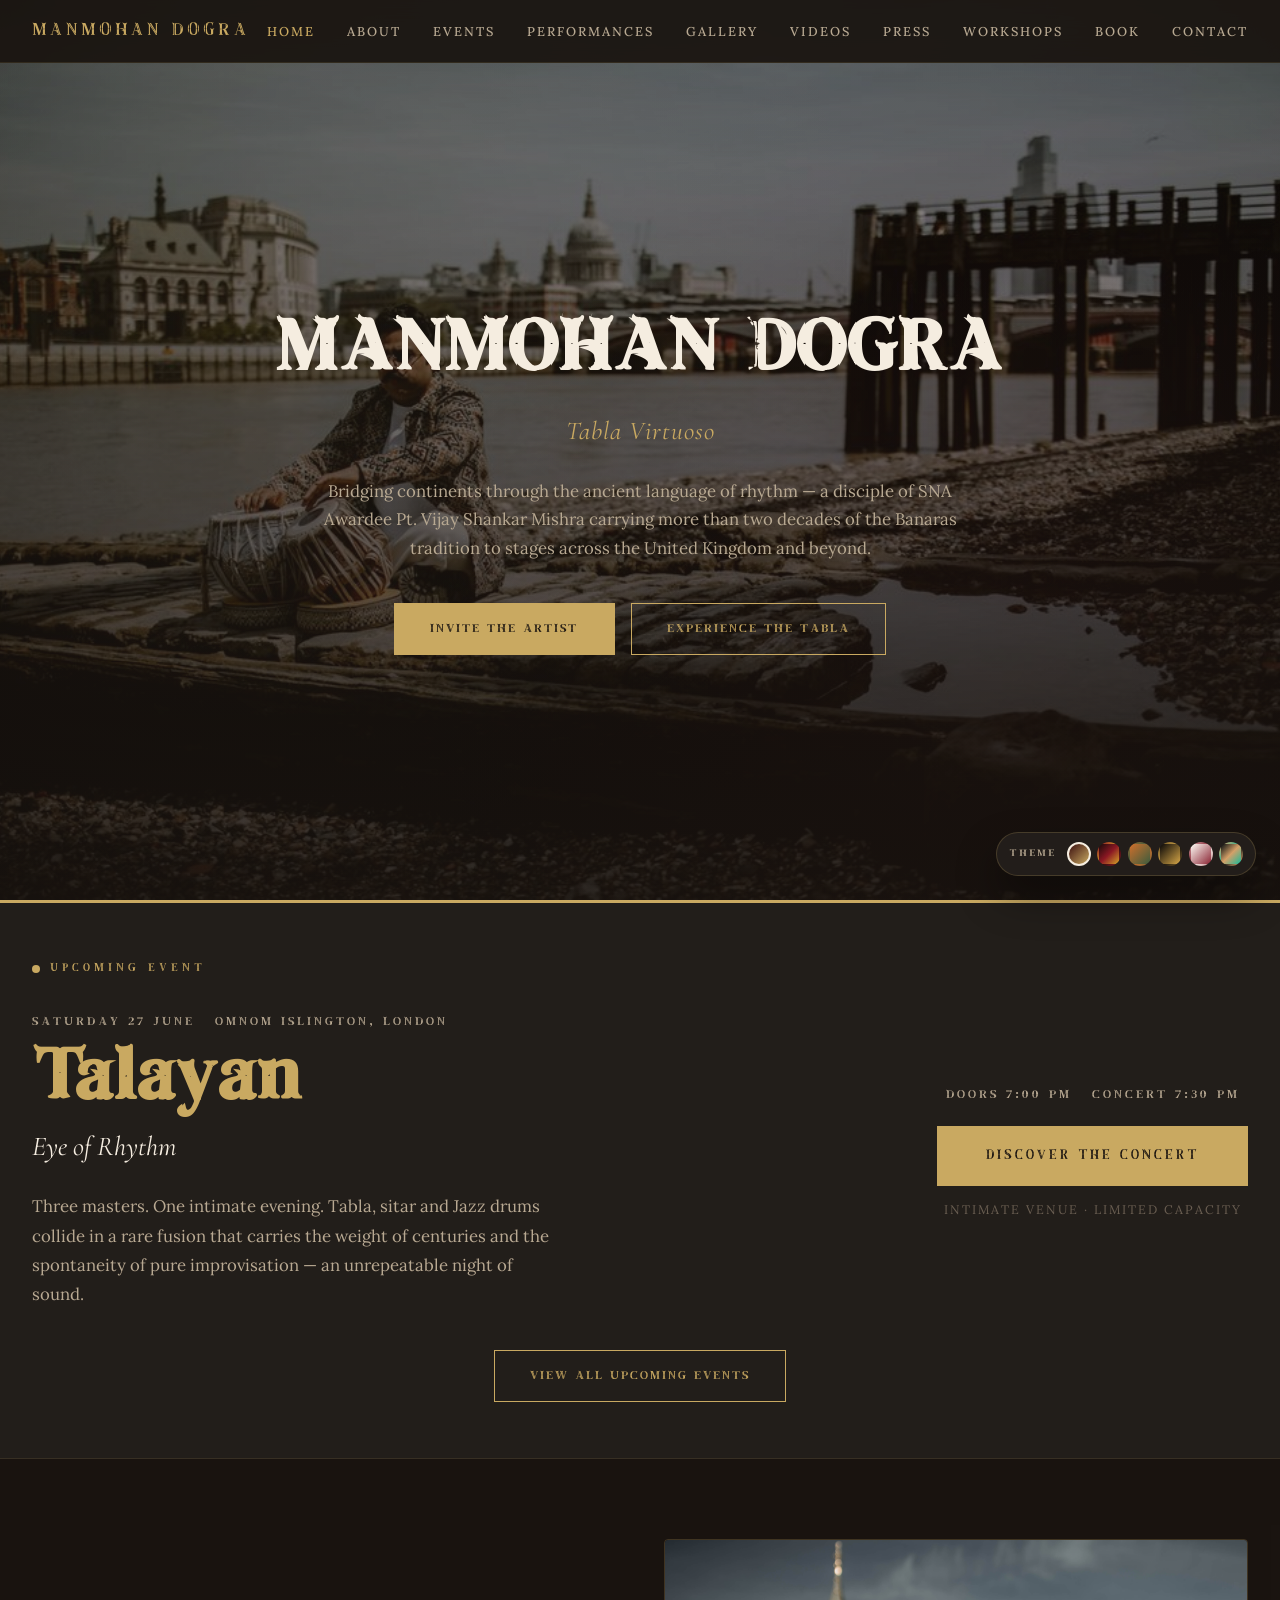
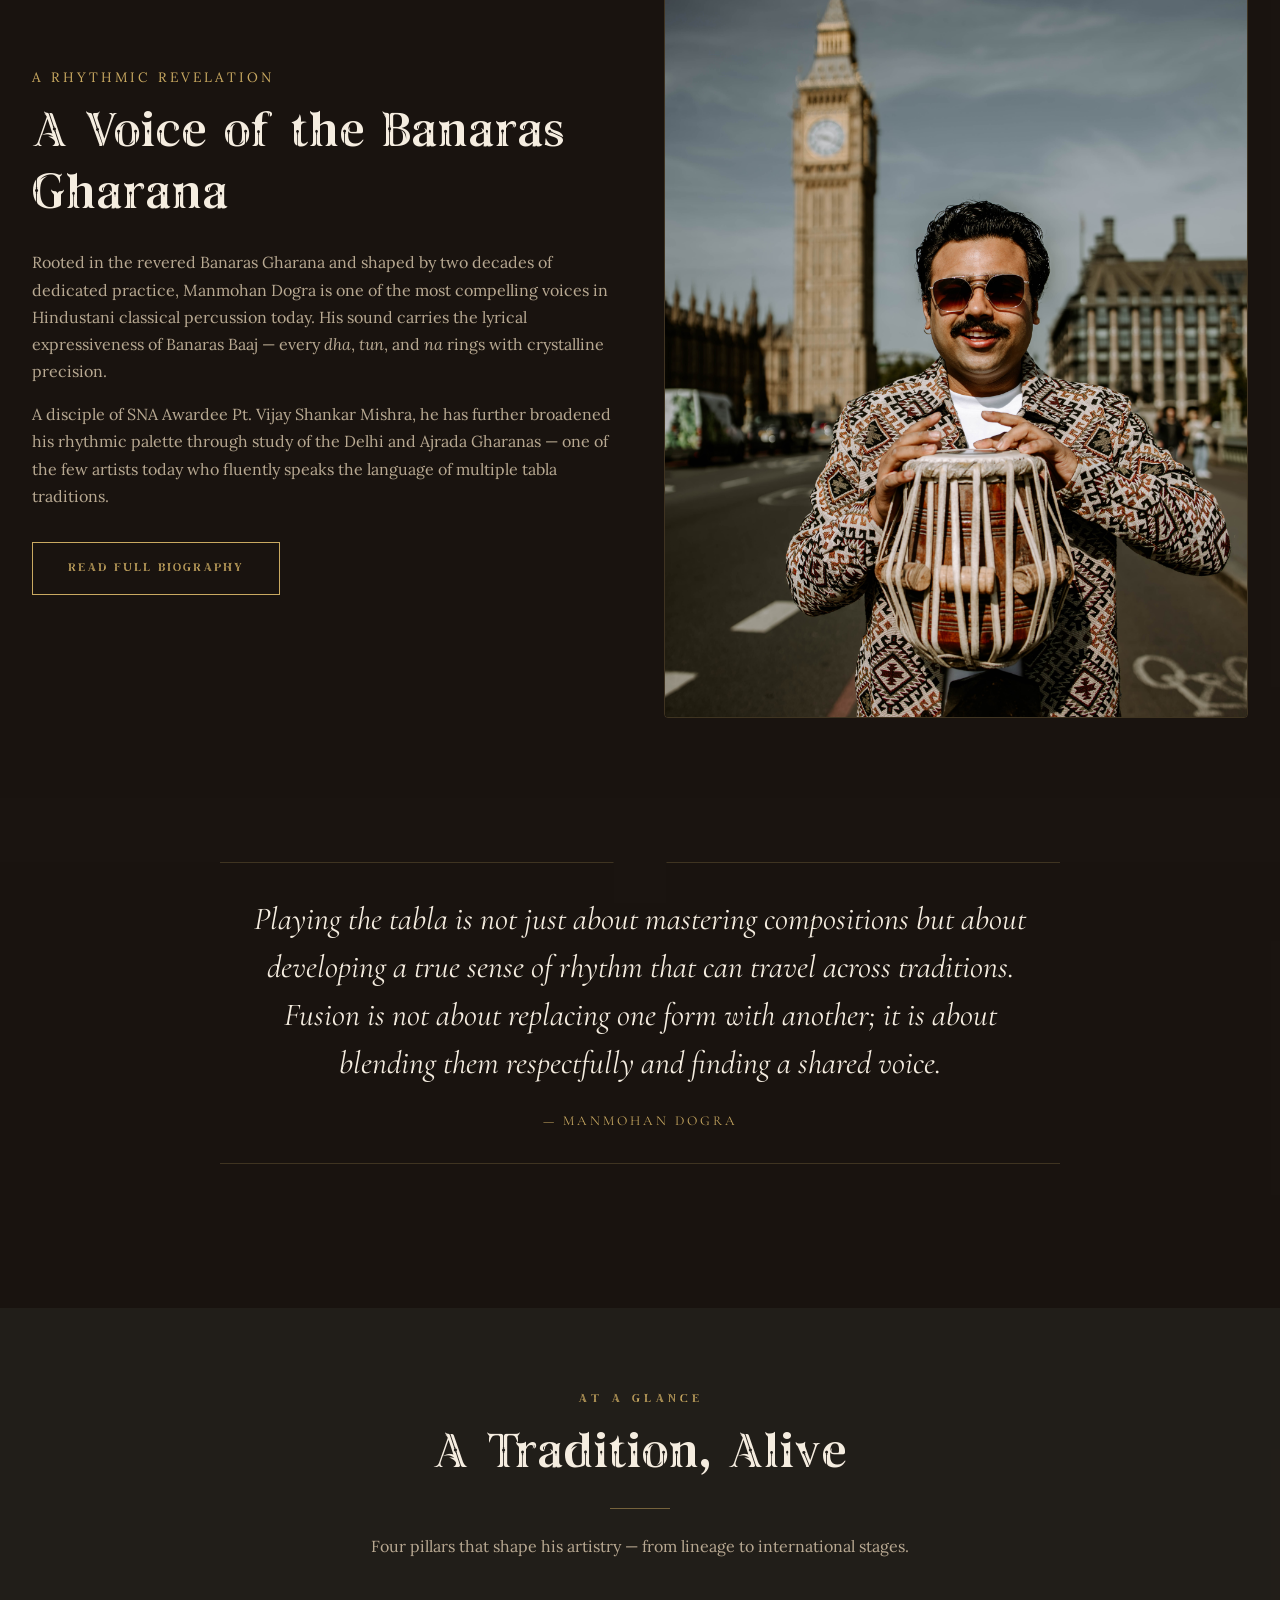
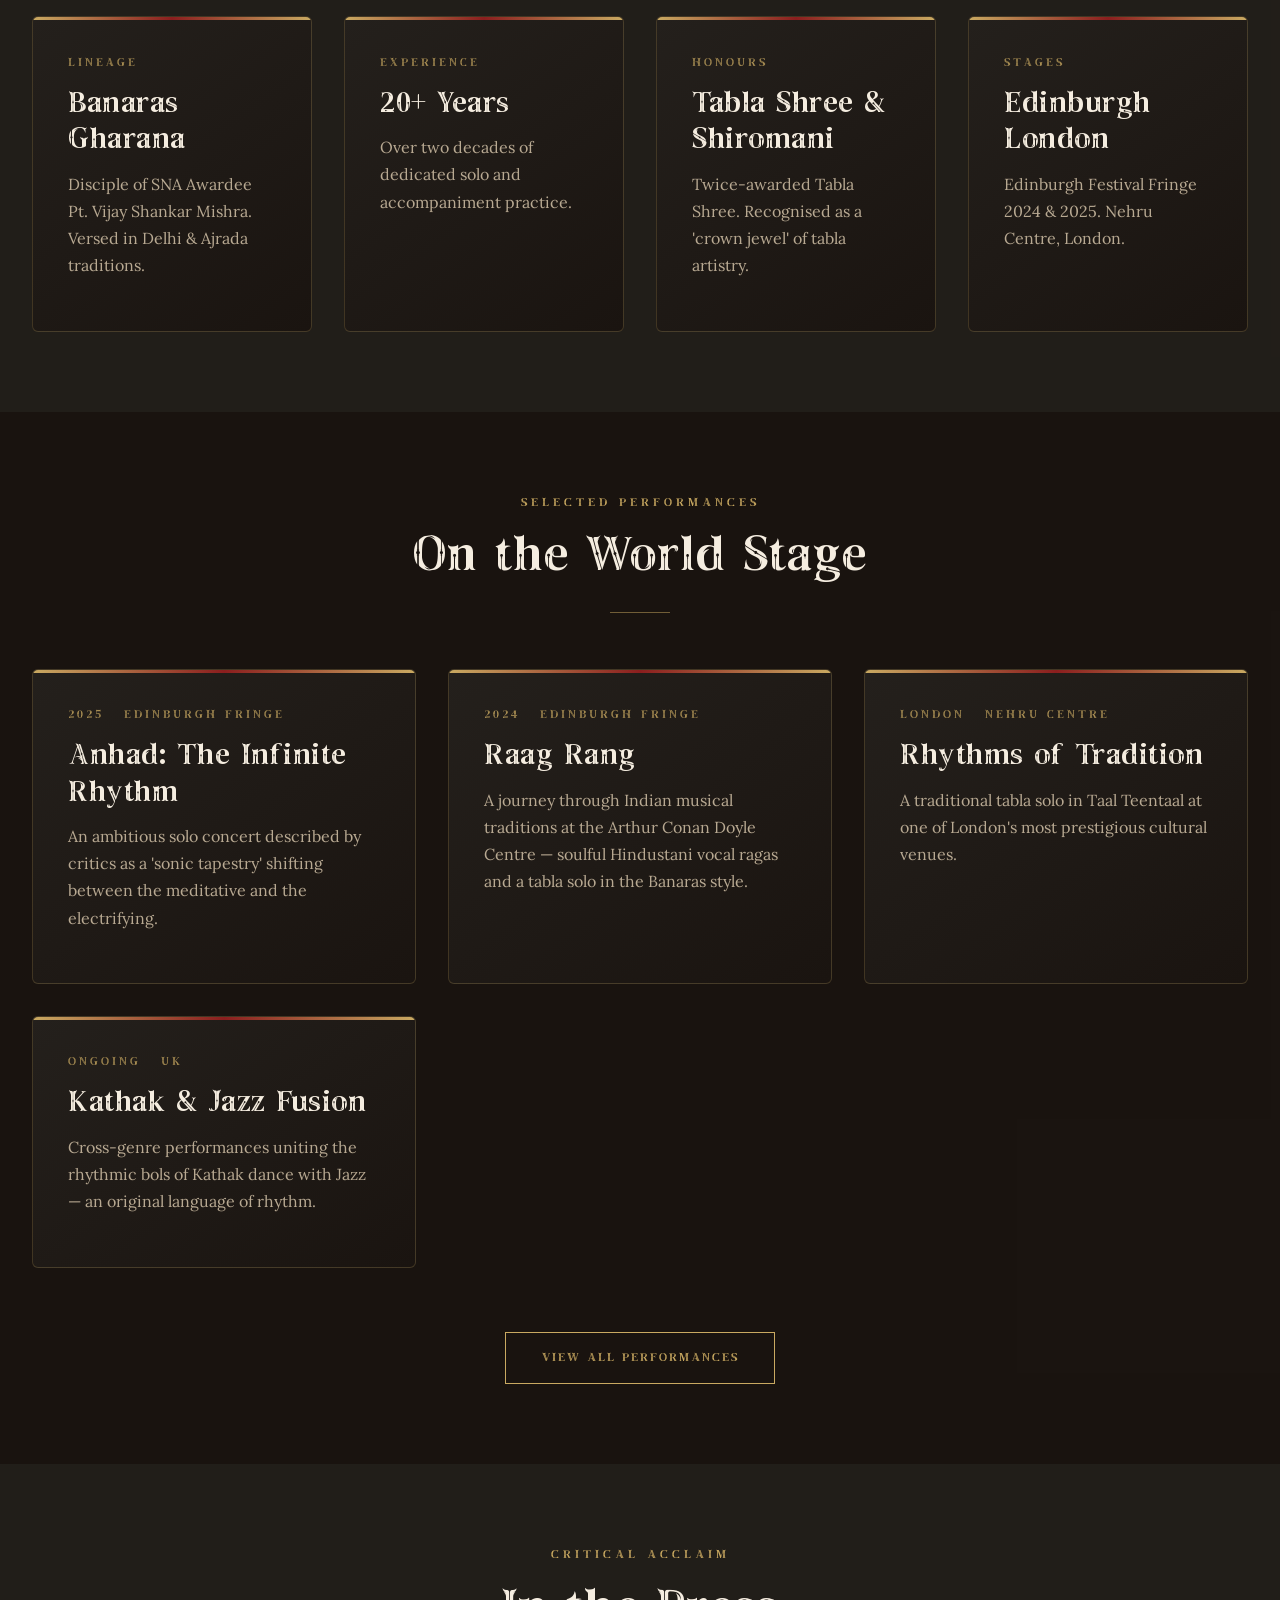
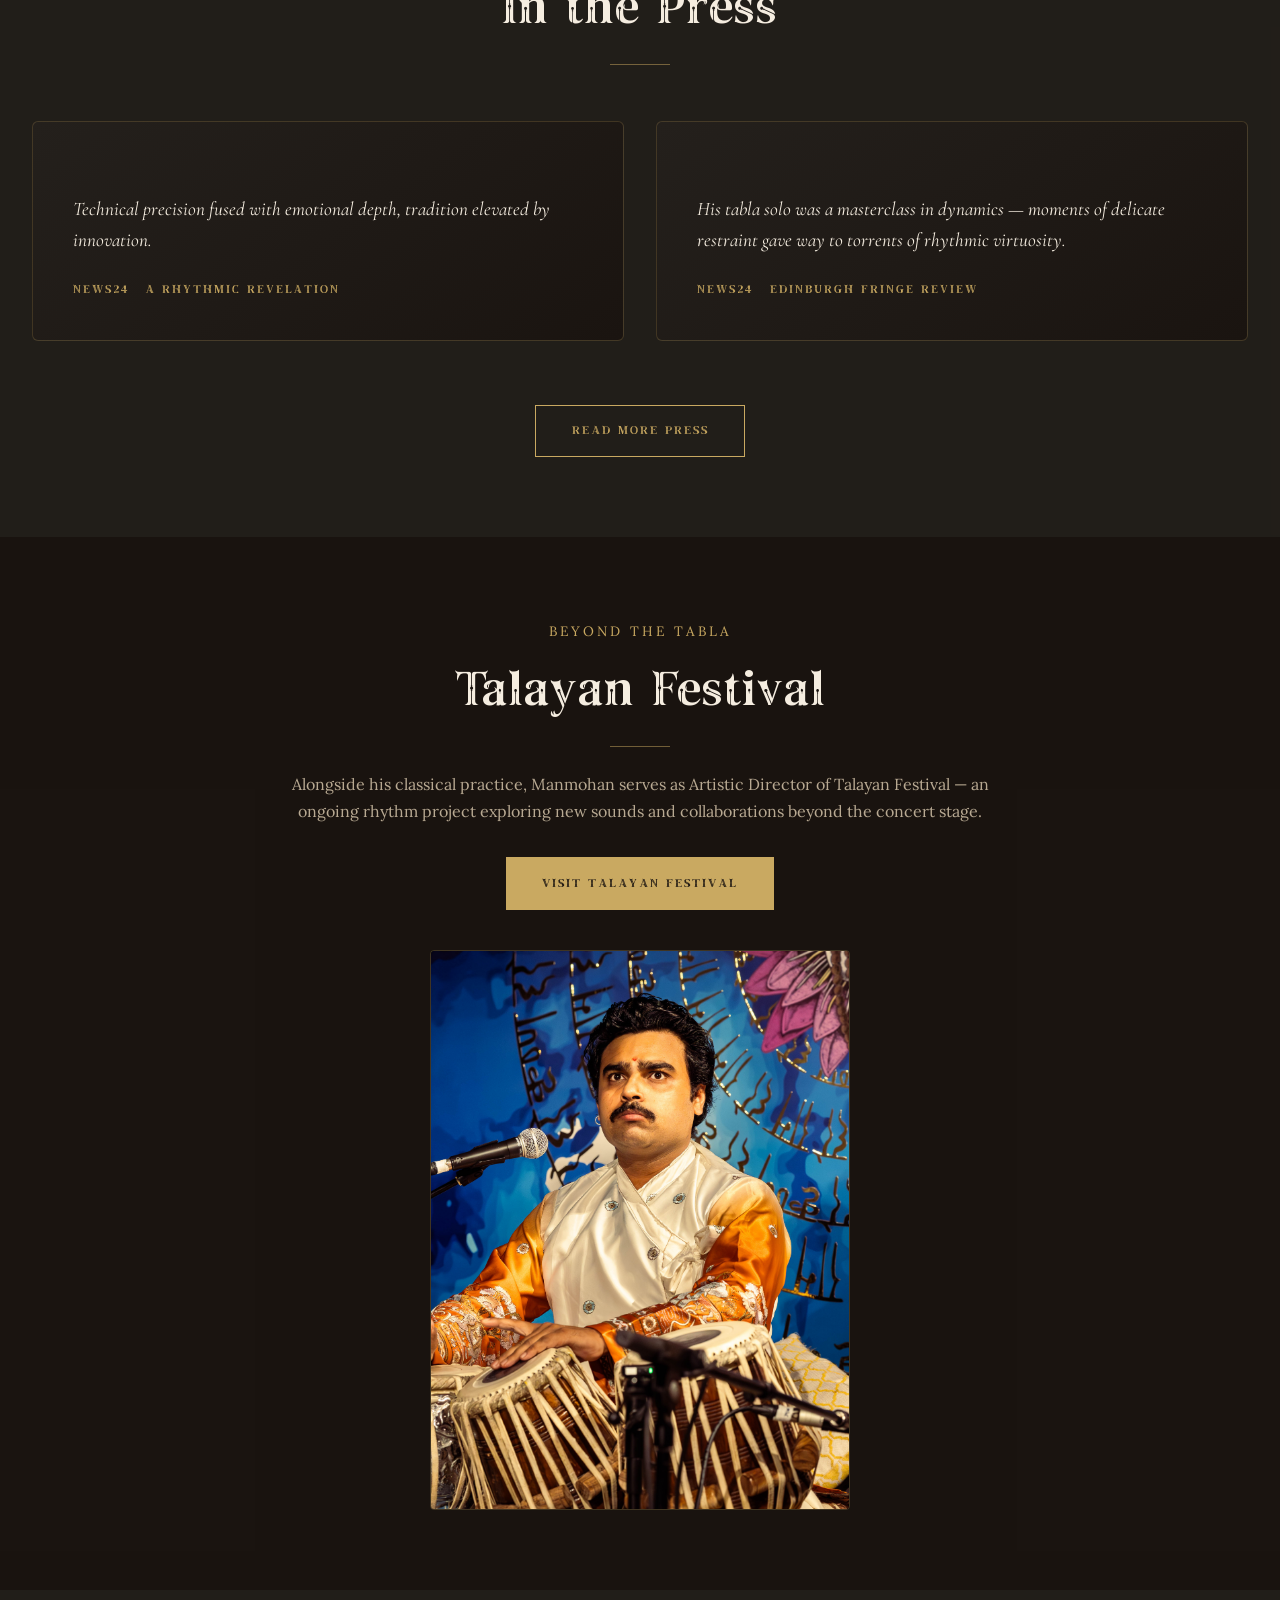
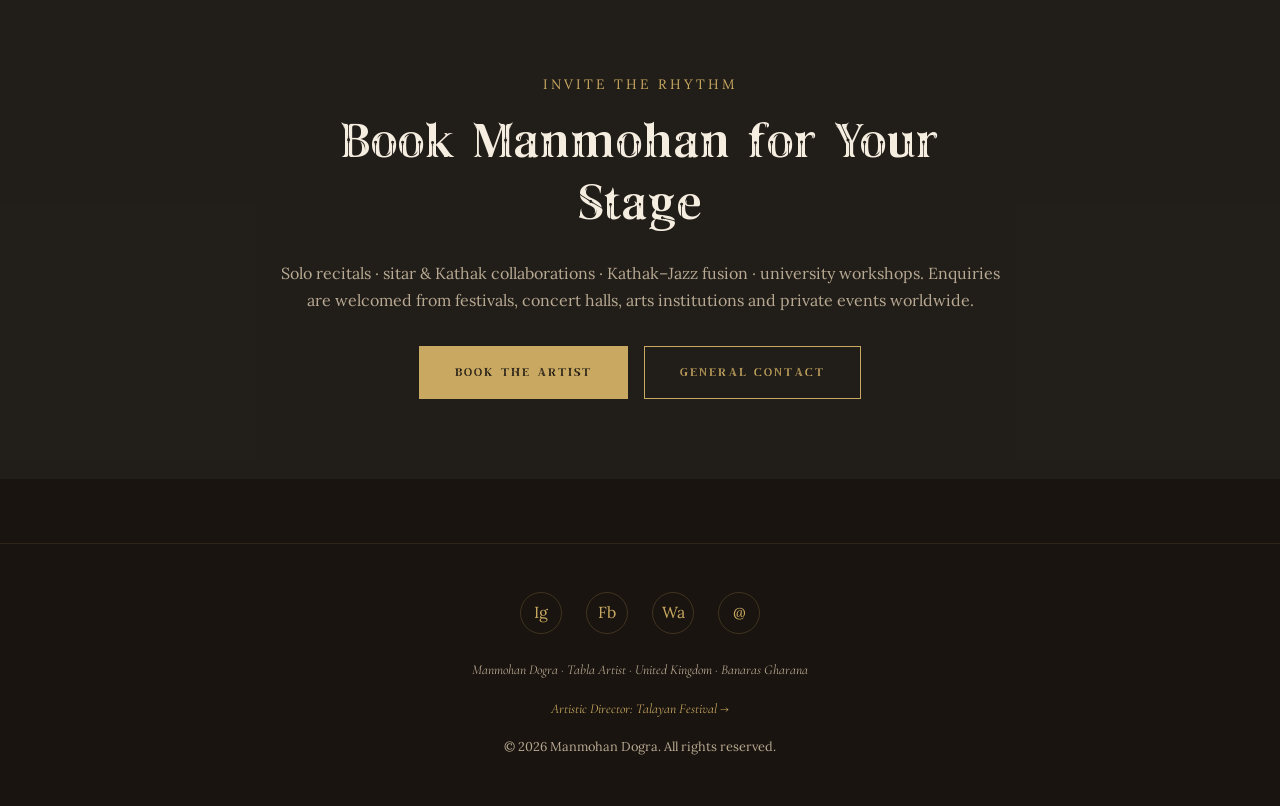
==== index.html @ 14b8acdb "Correct Rhythm Project link/name to Talayan Festival Replaces the earlier placeholder "Lion Festival" ====
<!DOCTYPE html>
<html lang="en">
<head>
<meta charset="UTF-8">
<meta name="viewport" content="width=device-width,initial-scale=1">
<title>Manmohan Dogra — Tabla Virtuoso | Banaras Gharana</title>
<meta name="description" content="Manmohan Dogra, Tabla Virtuoso of the Banaras Gharana. Bridging continents through the ancient language of rhythm — based in the United Kingdom.">
<link rel="preconnect" href="https://fonts.googleapis.com">
<link rel="preconnect" href="https://fonts.gstatic.com" crossorigin>
<link href="https://fonts.googleapis.com/css2?family=Lora:ital,wght@0,400;0,500;0,600;1,400;1,500&family=Cormorant+Garamond:ital,wght@0,400;0,500;1,400;1,500&display=swap" rel="stylesheet">
<link rel="stylesheet" href="assets/css/main.css">
</head>
<body>

<div id="page-bg" data-bg-category="home" aria-hidden="true"></div>

<!-- ================= NAV ================= -->
<nav class="site-nav">
  <div class="nav-inner">
    <a href="index.html" class="brand">MANMOHAN DOGRA</a>
    <button class="nav-toggle" aria-label="Menu">☰</button>
    <ul class="nav-links">
      <li><a href="index.html">Home</a></li>
      <li><a href="about.html">About</a></li>
      <li><a href="events.html">Events</a></li>
      <li><a href="performances.html">Performances</a></li>
      <li><a href="gallery.html">Gallery</a></li>
      <li><a href="videos.html">Videos</a></li>
      <li><a href="press.html">Press</a></li>
      <li><a href="workshops.html">Workshops</a></li>
      <li><a href="book.html">Book</a></li>
      <li><a href="contact.html">Contact</a></li>
    </ul>
  </div>
</nav>

<!-- ================= HERO ================= -->
<header class="hero">
  <div class="hero-overlay"></div>
  <div class="hero-content">
    <h1>MANMOHAN DOGRA</h1>
    <p class="sub">Tabla Virtuoso</p>
    <p class="tagline">Bridging continents through the ancient language of rhythm — a disciple of SNA Awardee Pt. Vijay Shankar Mishra carrying more than two decades of the Banaras tradition to stages across the United Kingdom and beyond.</p>
    <div class="btn-row">
      <a href="book.html" class="btn btn-primary">Invite the Artist</a>
      <a href="videos.html" class="btn">Experience the Tabla</a>
    </div>
  </div>
</header>

<!-- ================= UPCOMING EVENTS ================= -->
<section class="next-concert">
  <div class="container">
    <div class="concert-label">
      <span class="concert-dot"></span> Upcoming Event
    </div>
    <div class="concert-body">
      <div class="concert-info">
        <p class="concert-eyebrow">Saturday 27 June · OMNOM Islington, London</p>
        <h2 class="concert-title">Talayan</h2>
        <p class="concert-subtitle">Eye of Rhythm</p>
        <p class="concert-desc">Three masters. One intimate evening. Tabla, sitar and Jazz drums collide in a rare fusion that carries the weight of centuries and the spontaneity of pure improvisation — an unrepeatable night of sound.</p>
      </div>
      <div class="concert-cta">
        <p class="concert-time">Doors 7:00 PM · Concert 7:30 PM</p>
        <a href="talayan.html" class="btn btn-primary btn-ticket">Discover the Concert</a>
        <p class="concert-note">Intimate venue · Limited capacity</p>
      </div>
    </div>
    <div class="text-center" style="margin-top:2.5rem">
      <a href="events.html" class="btn">View All Upcoming Events</a>
    </div>
  </div>
</section>

<!-- ================= ABOUT SNAPSHOT ================= -->
<section>
  <div class="container">
    <div class="two-col">
      <div>
        <span class="caps" style="color:var(--accent)">A Rhythmic Revelation</span>
        <h2 style="margin-top:0.8rem">A Voice of the Banaras Gharana</h2>
        <p>Rooted in the revered Banaras Gharana and shaped by two decades of dedicated practice, Manmohan Dogra is one of the most compelling voices in Hindustani classical percussion today. His sound carries the lyrical expressiveness of Banaras Baaj — every <em>dha</em>, <em>tun</em>, and <em>na</em> rings with crystalline precision.</p>
        <p>A disciple of SNA Awardee Pt. Vijay Shankar Mishra, he has further broadened his rhythmic palette through study of the Delhi and Ajrada Gharanas — one of the few artists today who fluently speaks the language of multiple tabla traditions.</p>
        <a href="about.html" class="btn" style="margin-top:1rem">Read Full Biography</a>
      </div>
      <div>
        <img src="IMG_7757.jpg" alt="Manmohan Dogra with his tabla by Big Ben, London" style="border-radius:4px;border:1px solid var(--border);aspect-ratio:3/4;object-fit:cover;width:100%;object-position:center 30%">
      </div>
    </div>
  </div>
</section>

<!-- ================= PULL QUOTE ================= -->
<section style="padding-top:0">
  <div class="container">
    <blockquote class="pull-quote">
      Playing the tabla is not just about mastering compositions but about developing a true sense of rhythm that can travel across traditions. Fusion is not about replacing one form with another; it is about blending them respectfully and finding a shared voice.
      <cite>— Manmohan Dogra</cite>
    </blockquote>
  </div>
</section>

<!-- ================= HIGHLIGHTS ================= -->
<section class="section-alt">
  <div class="container">
    <div class="section-head">
      <span class="eyebrow">At a Glance</span>
      <h2>A Tradition, Alive</h2>
      <span class="dash"></span>
      <p>Four pillars that shape his artistry — from lineage to international stages.</p>
    </div>
    <div class="grid grid-4">
      <div class="card">
        <div class="meta">Lineage</div>
        <h3>Banaras Gharana</h3>
        <p>Disciple of SNA Awardee Pt. Vijay Shankar Mishra. Versed in Delhi &amp; Ajrada traditions.</p>
      </div>
      <div class="card">
        <div class="meta">Experience</div>
        <h3>20+ Years</h3>
        <p>Over two decades of dedicated solo and accompaniment practice.</p>
      </div>
      <div class="card">
        <div class="meta">Honours</div>
        <h3>Tabla Shree &amp; Shiromani</h3>
        <p>Twice-awarded Tabla Shree. Recognised as a 'crown jewel' of tabla artistry.</p>
      </div>
      <div class="card">
        <div class="meta">Stages</div>
        <h3>Edinburgh · London</h3>
        <p>Edinburgh Festival Fringe 2024 &amp; 2025. Nehru Centre, London.</p>
      </div>
    </div>
  </div>
</section>

<!-- ================= FEATURED PERFORMANCES ================= -->
<section>
  <div class="container">
    <div class="section-head">
      <span class="eyebrow">Selected Performances</span>
      <h2>On the World Stage</h2>
      <span class="dash"></span>
    </div>
    <div class="grid grid-2">
      <article class="card">
        <div class="meta">2025 · Edinburgh Fringe</div>
        <h3>Anhad: The Infinite Rhythm</h3>
        <p>An ambitious solo concert described by critics as a 'sonic tapestry' shifting between the meditative and the electrifying.</p>
      </article>
      <article class="card">
        <div class="meta">2024 · Edinburgh Fringe</div>
        <h3>Raag Rang</h3>
        <p>A journey through Indian musical traditions at the Arthur Conan Doyle Centre — soulful Hindustani vocal ragas and a tabla solo in the Banaras style.</p>
      </article>
      <article class="card">
        <div class="meta">London · Nehru Centre</div>
        <h3>Rhythms of Tradition</h3>
        <p>A traditional tabla solo in Taal Teentaal at one of London's most prestigious cultural venues.</p>
      </article>
      <article class="card">
        <div class="meta">Ongoing · UK</div>
        <h3>Kathak &amp; Jazz Fusion</h3>
        <p>Cross-genre performances uniting the rhythmic bols of Kathak dance with Jazz — an original language of rhythm.</p>
      </article>
    </div>
    <div class="text-center mt-4">
      <a href="performances.html" class="btn">View All Performances</a>
    </div>
  </div>
</section>

<!-- ================= PRESS STRIP ================= -->
<section class="section-alt">
  <div class="container">
    <div class="section-head">
      <span class="eyebrow">Critical Acclaim</span>
      <h2>In the Press</h2>
      <span class="dash"></span>
    </div>
    <div class="grid grid-2">
      <div class="press-card">
        <blockquote>Technical precision fused with emotional depth, tradition elevated by innovation.</blockquote>
        <div class="source"><a href="https://news24online.com/entertainment/a-rhythmic-revelation-critiquing-manmohan-dogras-tabla-artistry/628805/" target="_blank" rel="noopener">News24 · A Rhythmic Revelation</a></div>
      </div>
      <div class="press-card">
        <blockquote>His tabla solo was a masterclass in dynamics — moments of delicate restraint gave way to torrents of rhythmic virtuosity.</blockquote>
        <div class="source"><a href="https://news24online.com/entertainment/a-rhythmic-revelation-critiquing-manmohan-dogras-tabla-artistry/628805/" target="_blank" rel="noopener">News24 · Edinburgh Fringe Review</a></div>
      </div>
    </div>
    <div class="text-center mt-4">
      <a href="press.html" class="btn">Read More Press</a>
    </div>
  </div>
</section>

<!-- ================= TALAYAN FESTIVAL ================= -->
<section class="text-center">
  <div class="narrow">
    <span class="caps" style="color:var(--accent)">Beyond the Tabla</span>
    <h2 style="margin-top:1rem">Talayan Festival</h2>
    <span class="dash" style="display:block;width:60px;height:1px;background:var(--accent);margin:1.5rem auto;opacity:0.5"></span>
    <p>Alongside his classical practice, Manmohan serves as Artistic Director of Talayan Festival — an ongoing rhythm project exploring new sounds and collaborations beyond the concert stage.</p>
    <div class="btn-row mt-2">
      <a href="https://talayanfestival.com/#top" target="_blank" rel="noopener" class="btn btn-primary">Visit Talayan Festival</a>
    </div>
  </div>
  <div style="max-width:420px;margin:2.5rem auto 0">
    <img src="CONCERT_0022.jpg" alt="Manmohan Dogra, Artistic Director of Talayan Festival" style="border-radius:4px;border:1px solid var(--border);aspect-ratio:3/4;object-fit:cover;width:100%;object-position:center 20%">
  </div>
</section>

<!-- ================= CTA ================= -->
<section class="section-alt text-center">
  <div class="narrow">
    <span class="caps" style="color:var(--accent)">Invite the Rhythm</span>
    <h2 style="margin-top:1rem">Book Manmohan for Your Stage</h2>
    <p>Solo recitals · sitar &amp; Kathak collaborations · Kathak–Jazz fusion · university workshops. Enquiries are welcomed from festivals, concert halls, arts institutions and private events worldwide.</p>
    <div class="btn-row mt-2">
      <a href="book.html" class="btn btn-primary">Book the Artist</a>
      <a href="contact.html" class="btn">General Contact</a>
    </div>
  </div>
</section>

<!-- ================= FOOTER ================= -->
<footer class="site-footer">
  <div class="socials">
    <a href="https://www.instagram.com/manmohandogra_official" target="_blank" rel="noopener" aria-label="Instagram">Ig</a>
    <a href="https://www.facebook.com/profile.php?id=100010316465657" target="_blank" rel="noopener" aria-label="Facebook">Fb</a>
    <a href="#" data-whatsapp="link" target="_blank" rel="noopener" aria-label="WhatsApp">Wa</a>
    <a href="#" data-email="link" aria-label="Email">@</a>
  </div>
  <p class="copy">Manmohan Dogra · Tabla Artist · United Kingdom · Banaras Gharana</p>
  <p class="copy" style="margin-top:0.6rem;font-size:0.85rem"><a href="https://talayanfestival.com/#top" target="_blank" rel="noopener" style="color:var(--accent)">Artistic Director: Talayan Festival →</a></p>
  <p style="margin-top:0.5rem;font-size:0.8rem">&copy; <span id="yr"></span> Manmohan Dogra. All rights reserved.</p>
</footer>

<!-- ================= THEME SWITCHER ================= -->
<div class="theme-switch" aria-label="Theme switcher">
  <span class="label">Theme</span>
  <button data-set="royal-banaras" title="Royal Banaras"></button>
  <button data-set="varanasi-dusk" title="Varanasi Dusk"></button>
  <button data-set="temple-saffron" title="Temple Saffron"></button>
  <button data-set="midnight-concert" title="Midnight Concert"></button>
  <button data-set="editorial-raga" title="Editorial Raga"></button>
  <button data-set="peacock-teal" title="Peacock Teal"></button>
</div>

<script>document.getElementById('yr').textContent = new Date().getFullYear();</script>
<script src="assets/js/app.js"></script>
</body>
</html>
---- assets/css/main.css ----
/* ============================================================
   Manmohan Dogra — Tabla Virtuoso | Master Stylesheet
   Four themes selectable via [data-theme] on <html>
   ============================================================ */

/* ---------- Custom font: Taiganja Type ---------- */
@font-face {
  font-family: 'Taiganja';
  src: url('../fonts/TaiganjType.ttf') format('truetype'),
       url('../fonts/TaiganjType.otf') format('opentype');
  font-weight: normal;
  font-style: normal;
  font-display: swap;
}

/* ---------- Theme: Royal Banaras (default) ---------- */
:root,
:root[data-theme="royal-banaras"] {
  --bg:          #1a1410;
  --bg-alt:      #24201c;
  --bg-card:     linear-gradient(145deg,#24201c,#1a1410);
  --text:        #f5ede0;
  --text-muted:  #b8a992;
  --text-dim:    #6a5f52;
  --accent:      #c9a961;
  --accent-2:    #8b1e1e;
  --border:      rgba(201,169,97,0.22);
  --border-soft: rgba(201,169,97,0.12);
  --shadow:      0 20px 40px rgba(0,0,0,0.4);
  --hero-glow:   radial-gradient(circle at 20% 30%,rgba(201,169,97,0.10),transparent 50%),
                 radial-gradient(circle at 80% 70%,rgba(139,30,30,0.12),transparent 50%);
  --font-head:   'Taiganja', 'Ranga', 'Yatra One', serif;
  --font-body:   'Lora', 'Inter', serif;
  --font-serif:  'Cormorant Garamond', serif;
  --hero-overlay: linear-gradient(180deg, rgba(26,20,16,0.35) 0%, rgba(26,20,16,0.85) 100%);
  --blur-brightness: 0.15;
  --sharp-opacity:   0.88;
}

/* ---------- Theme: Editorial Raga ---------- */
:root[data-theme="editorial-raga"] {
  --bg:          #fdfaf4;
  --bg-alt:      #f2ece0;
  --bg-card:     #ffffff;
  --text:        #0f0f0f;
  --text-muted:  #555555;
  --text-dim:    #8b8b8b;
  --accent:      #8b2635;
  --accent-2:    #c4b8a4;
  --border:      rgba(15,15,15,0.12);
  --border-soft: rgba(15,15,15,0.06);
  --shadow:      0 20px 40px rgba(0,0,0,0.08);
  --hero-glow:   radial-gradient(circle at 20% 30%,rgba(139,38,53,0.06),transparent 50%),
                 radial-gradient(circle at 80% 70%,rgba(196,184,164,0.25),transparent 50%);
  --font-head:   'Taiganja', 'Cormorant Garamond', serif;
  --font-body:   'Lora', serif;
  --font-serif:  'Cormorant Garamond', serif;
  --hero-overlay: linear-gradient(180deg, rgba(253,250,244,0.25) 0%, rgba(253,250,244,0.70) 100%);
  --blur-brightness: 0.40;
  --sharp-opacity:   0.62;
}

/* ---------- Theme: Midnight Concert ---------- */
:root[data-theme="midnight-concert"] {
  --bg:          #0a0808;
  --bg-alt:      #1f1a14;
  --bg-card:     linear-gradient(160deg,#1f1a14,#0a0808);
  --text:        #f5e9d0;
  --text-muted:  #c0b69d;
  --text-dim:    #6a5f52;
  --accent:      #d4a547;
  --accent-2:    #8c6a2a;
  --border:      rgba(212,165,71,0.22);
  --border-soft: rgba(212,165,71,0.08);
  --shadow:      0 24px 48px rgba(0,0,0,0.6);
  --hero-glow:   radial-gradient(circle at 30% 20%,rgba(212,165,71,0.15),transparent 55%),
                 radial-gradient(circle at 70% 80%,rgba(212,165,71,0.06),transparent 55%);
  --font-head:   'Taiganja', 'Ranga', 'Yatra One', serif;
  --font-body:   'Lora', 'Inter', serif;
  --font-serif:  'Cormorant Garamond', serif;
  --hero-overlay: linear-gradient(180deg, rgba(10,8,8,0.20) 0%, rgba(10,8,8,0.90) 100%);
  --blur-brightness: 0.12;
  --sharp-opacity:   0.90;
}

/* ---------- Theme: Temple Saffron ---------- */
:root[data-theme="temple-saffron"] {
  --bg:          #fefaf0;
  --bg-alt:      #fbecd2;
  --bg-card:     #ffffff;
  --text:        #2d1810;
  --text-muted:  #5c3a22;
  --text-dim:    #8b6a4a;
  --accent:      #cd6f2c;
  --accent-2:    #8b3a1a;
  --border:      rgba(205,111,44,0.25);
  --border-soft: rgba(205,111,44,0.10);
  --shadow:      0 20px 40px rgba(139,58,26,0.10);
  --hero-glow:   radial-gradient(circle at 20% 30%,rgba(205,111,44,0.12),transparent 50%),
                 radial-gradient(circle at 80% 70%,rgba(61,92,61,0.10),transparent 50%);
  --font-head:   'Taiganja', 'Ranga', 'Yatra One', serif;
  --font-body:   'Lora', 'Inter', serif;
  --font-serif:  'Cormorant Garamond', serif;
  --hero-overlay: linear-gradient(180deg, rgba(254,250,240,0.20) 0%, rgba(254,250,240,0.80) 100%);
  --blur-brightness: 0.38;
  --sharp-opacity:   0.65;
}

/* ---------- Theme: Peacock Teal ---------- */
:root[data-theme="peacock-teal"] {
  --bg:          #060e10;
  --bg-alt:      #0c1a1c;
  --bg-card:     linear-gradient(145deg,#0c1a1c,#060e10);
  --text:        #daf0ec;
  --text-muted:  #5aaa96;
  --text-dim:    #1e4840;
  --accent:      #d4a068;
  --accent-2:    #1ab898;
  --border:      rgba(212,160,104,0.22);
  --border-soft: rgba(212,160,104,0.10);
  --shadow:      0 20px 40px rgba(0,0,0,0.50);
  --hero-glow:   radial-gradient(circle at 25% 30%,rgba(26,184,152,0.14),transparent 50%),
                 radial-gradient(circle at 75% 70%,rgba(212,160,104,0.12),transparent 50%);
  --font-head:   'Taiganja', 'Ranga', 'Yatra One', serif;
  --font-body:   'Lora', 'Inter', serif;
  --font-serif:  'Cormorant Garamond', serif;
  --hero-overlay: linear-gradient(180deg, rgba(6,14,16,0.28) 0%, rgba(6,14,16,0.88) 100%);
  --blur-brightness: 0.13;
  --sharp-opacity:   0.88;
}

/* ---------- Theme: Varanasi Dusk — authentic Banaras maroon & gold ---------- */
:root[data-theme="varanasi-dusk"] {
  --bg:          #1a0a0a;
  --bg-alt:      #26120f;
  --bg-card:     linear-gradient(145deg,#26120f,#1a0a0a);
  --text:        #f5e8d0;
  --text-muted:  #c0a58a;
  --text-dim:    #6a4a38;
  --accent:      #d4a028;
  --accent-2:    #8b1823;
  --border:      rgba(212,160,40,0.25);
  --border-soft: rgba(212,160,40,0.10);
  --shadow:      0 22px 45px rgba(0,0,0,0.55);
  --hero-glow:   radial-gradient(circle at 25% 30%,rgba(212,160,40,0.14),transparent 55%),
                 radial-gradient(circle at 75% 70%,rgba(139,24,35,0.16),transparent 55%);
  --font-head:   'Taiganja', 'Ranga', 'Yatra One', serif;
  --font-body:   'Lora', serif;
  --font-serif:  'Cormorant Garamond', serif;
  --hero-overlay: linear-gradient(180deg, rgba(26,10,10,0.30) 0%, rgba(26,10,10,0.88) 100%);
  --blur-brightness: 0.16;
  --sharp-opacity:   0.88;
}

/* ---------- Global Reset ---------- */
*,*::before,*::after{box-sizing:border-box;margin:0;padding:0}
html{scroll-behavior:smooth;background:var(--bg);transition:background 0.4s ease}
body{
  font-family:var(--font-body);
  background:transparent;
  color:var(--text);
  line-height:1.7;
  -webkit-font-smoothing:antialiased;
  transition:color 0.4s ease;
  min-height:100vh;
}

/* ---------- Page background slideshow ---------- */
#page-bg{
  position:fixed;inset:0;z-index:-1;
  background:var(--bg);
  transition:background 0.4s ease;
  overflow:hidden;
}
.bg-slide{
  position:absolute;inset:0;
  opacity:0;
  transition:opacity 2s ease-in-out;
}
.bg-slide.active{opacity:1}
.bg-blur{
  position:absolute;inset:-5%;
  background-size:cover;
  background-position:var(--bg-focal,center 30%);
  background-repeat:no-repeat;
  filter:blur(40px) brightness(var(--blur-brightness,0.15)) saturate(0.7);
}
.bg-sharp{
  position:absolute;inset:0;
  background-size:cover;
  background-position:var(--bg-focal,center 25%);
  background-repeat:no-repeat;
  opacity:var(--sharp-opacity,0.88);
}
img{max-width:100%;display:block}
a{color:inherit;text-decoration:none;transition:color 0.3s}
a:hover{color:var(--accent)}
button{font-family:inherit;cursor:pointer;border:none;background:none;color:inherit}

/* ---------- Typography ---------- */
h1,h2,h3,h4{font-family:var(--font-head);font-weight:400;letter-spacing:0.5px;color:var(--text);line-height:1.2}
h1{font-size:clamp(2.6rem,6.2vw,4.8rem);letter-spacing:2px;line-height:1.1;font-weight:700}
h2{font-size:clamp(2rem,4vw,3.2rem);letter-spacing:1px;margin-bottom:1.5rem}
h3{font-size:clamp(1.3rem,2.5vw,1.9rem);letter-spacing:0.5px;margin-bottom:0.75rem}
h4{font-size:1.1rem;letter-spacing:1px;margin-bottom:0.5rem}
p{margin-bottom:1rem;color:var(--text-muted)}
.serif{font-family:var(--font-serif);font-style:italic}
.caps{text-transform:uppercase;letter-spacing:3px;font-size:0.85rem}

/* ---------- Layout Containers ---------- */
.container{max-width:1280px;margin:0 auto;padding:0 2rem}
.narrow{max-width:800px;margin:0 auto;padding:0 2rem}
section{
  padding:5rem 0;
  background:color-mix(in srgb,var(--bg) 82%,transparent);
  transition:background 0.4s ease;
}
.section-alt{
  background:color-mix(in srgb,var(--bg-alt) 85%,transparent);
}

/* ---------- Navigation ---------- */
.site-nav{
  position:fixed;top:0;left:0;right:0;z-index:100;
  background:color-mix(in srgb, var(--bg) 92%, transparent);
  backdrop-filter:blur(12px);
  border-bottom:1px solid var(--border-soft);
  transition:background 0.4s;
}
.nav-inner{
  max-width:1400px;margin:0 auto;padding:1rem 2rem;
  display:flex;align-items:center;justify-content:space-between;
}
.brand{
  font-family:var(--font-head);font-size:1.1rem;letter-spacing:4px;
  color:var(--accent);text-decoration:none;display:flex;align-items:center;gap:0.5rem;
}
.brand .om{font-size:1.4rem}
.nav-links{display:flex;gap:2rem;list-style:none;align-items:center}
.nav-links a{
  font-size:0.8rem;letter-spacing:2px;text-transform:uppercase;
  color:var(--text-muted);font-weight:500;
}
.nav-links a:hover,.nav-links a.active{color:var(--accent)}
.nav-toggle{display:none;font-size:1.5rem;color:var(--text)}

@media (max-width:900px){
  .nav-toggle{display:block}
  .nav-links{
    position:absolute;top:100%;left:0;right:0;
    flex-direction:column;padding:1.5rem 2rem;gap:1.2rem;
    background:var(--bg);border-bottom:1px solid var(--border-soft);
    display:none;
  }
  .nav-links.open{display:flex}
}

/* ---------- Hero ---------- */
.hero{
  min-height:100vh;position:relative;
  display:flex;align-items:center;justify-content:center;text-align:center;
  padding:8rem 2rem 4rem;
  background:transparent;
  background-image:var(--hero-glow);
}
.hero-image{
  position:absolute;inset:0;z-index:0;
  background-size:cover;background-position:center 20%;
  opacity:0.45;filter:saturate(0.9) contrast(1.05);
}
.hero-overlay{position:absolute;inset:0;z-index:1;background:var(--hero-overlay)}
.hero-content{position:relative;z-index:2;max-width:900px}
.hero .om{font-size:3rem;color:var(--accent);margin-bottom:1rem;display:block}
.hero h1{color:var(--text);margin-bottom:1rem}
.hero .sub{
  font-family:var(--font-serif);font-style:italic;font-size:clamp(1.2rem,2.5vw,1.6rem);
  color:var(--accent);margin-bottom:0.5rem;letter-spacing:1px;
}
.hero .tagline{color:var(--text-muted);max-width:640px;margin:1.5rem auto 2.5rem;font-size:1.05rem}
.hero-ornament{
  display:flex;align-items:center;justify-content:center;gap:1.2rem;
  margin-bottom:2rem;color:var(--accent);
}
.hero-ornament .line{width:60px;height:1px;background:var(--accent);opacity:0.5}

/* ---------- Buttons ---------- */
.btn{
  display:inline-block;padding:0.9rem 2.2rem;
  font-family:var(--font-head);font-size:0.8rem;letter-spacing:2px;text-transform:uppercase;
  border:1px solid var(--accent);color:var(--accent);
  transition:all 0.35s;cursor:pointer;
}
.btn:hover{background:var(--accent);color:var(--bg);transform:translateY(-2px)}
.btn-primary{background:var(--accent);color:var(--bg)}
.btn-primary:hover{background:transparent;color:var(--accent)}
.btn-row{display:flex;gap:1rem;justify-content:center;flex-wrap:wrap}

/* ---------- Section Headers ---------- */
.section-head{text-align:center;margin-bottom:3.5rem}
.section-head .eyebrow{
  font-family:var(--font-head);font-size:0.8rem;letter-spacing:4px;
  color:var(--accent);text-transform:uppercase;margin-bottom:0.8rem;display:block;
}
.section-head h2{color:var(--text)}
.section-head .dash{
  display:block;width:60px;height:1px;background:var(--accent);
  margin:1.5rem auto;opacity:0.5;
}
.section-head p{max-width:640px;margin:1rem auto 0}

/* ---------- Cards & Grids ---------- */
.grid{display:grid;gap:2rem}
.grid-2{grid-template-columns:repeat(auto-fit,minmax(340px,1fr))}
.grid-3{grid-template-columns:repeat(auto-fit,minmax(280px,1fr))}
.grid-4{grid-template-columns:repeat(auto-fit,minmax(240px,1fr))}

.card{
  background:var(--bg-card);
  border:1px solid var(--border);
  border-radius:6px;padding:2.2rem;
  transition:all 0.4s;position:relative;overflow:hidden;
}
.card::before{
  content:"";position:absolute;top:0;left:0;right:0;height:3px;
  background:linear-gradient(90deg,var(--accent),var(--accent-2),var(--accent));
}
.card:hover{transform:translateY(-6px);border-color:var(--accent);box-shadow:var(--shadow)}
.card h3{color:var(--text)}
.card .meta{
  font-family:var(--font-head);font-size:0.75rem;letter-spacing:3px;
  color:var(--accent);opacity:0.8;text-transform:uppercase;margin-bottom:0.8rem;
}

/* ---------- Ornamental divider ---------- */
.ornament{
  display:flex;align-items:center;justify-content:center;gap:1rem;
  color:var(--accent);margin:2rem 0;
}
.ornament::before,.ornament::after{
  content:"";width:80px;height:1px;background:var(--accent);opacity:0.4;
}

/* ---------- Featured Quote ---------- */
.pull-quote{
  font-family:var(--font-serif);font-style:italic;
  font-size:clamp(1.3rem,2.8vw,2rem);line-height:1.5;
  text-align:center;color:var(--text);
  max-width:840px;margin:4rem auto;padding:2rem;
  border-top:1px solid var(--border);border-bottom:1px solid var(--border);
  position:relative;
}
.pull-quote::before{
  content:"\201C";position:absolute;top:-0.5rem;left:50%;transform:translateX(-50%);
  background:var(--bg);padding:0 1rem;font-size:3rem;color:var(--accent);
  font-family:var(--font-head);line-height:1;
}
.pull-quote cite{
  display:block;margin-top:1.5rem;font-style:normal;font-size:0.85rem;
  letter-spacing:3px;text-transform:uppercase;color:var(--accent);
}

/* ---------- Info Rows ---------- */
.info-table{width:100%;border-collapse:collapse;margin:2rem 0}
.info-table td{padding:0.9rem 0;border-bottom:1px solid var(--border-soft);vertical-align:top}
.info-table td:first-child{
  font-family:var(--font-head);color:var(--accent);
  font-size:0.8rem;letter-spacing:2px;text-transform:uppercase;width:180px;
}
.info-table td:last-child{color:var(--text)}

/* ---------- Gallery ---------- */
.gallery-grid{
  display:grid;gap:1rem;
  grid-template-columns:repeat(auto-fill,minmax(250px,1fr));
}
.gallery-item{
  position:relative;overflow:hidden;border-radius:4px;cursor:pointer;
  aspect-ratio:3/4;background:var(--bg-alt);
}
.gallery-item.wide{aspect-ratio:4/3;grid-column:span 2}
.gallery-item img{
  width:100%;height:100%;object-fit:cover;
  transition:transform 0.6s;filter:saturate(0.95);
}
.gallery-item:hover img{transform:scale(1.05);filter:saturate(1.1)}
.gallery-filter{
  display:flex;gap:0.5rem;justify-content:center;margin-bottom:2.5rem;flex-wrap:wrap;
}
.gallery-filter button{
  font-family:var(--font-head);font-size:0.75rem;letter-spacing:2px;text-transform:uppercase;
  padding:0.6rem 1.2rem;border:1px solid var(--border);color:var(--text-muted);
  transition:all 0.3s;
}
.gallery-filter button.active,
.gallery-filter button:hover{border-color:var(--accent);color:var(--accent)}

/* ---------- Lightbox ---------- */
.lightbox{
  position:fixed;inset:0;z-index:200;
  background:rgba(0,0,0,0.92);display:none;
  align-items:center;justify-content:center;padding:2rem;
}
.lightbox.open{display:flex}
.lightbox img{max-width:100%;max-height:90vh;object-fit:contain}
.lightbox-close{
  position:absolute;top:1.5rem;right:2rem;font-size:2rem;
  color:#fff;background:none;cursor:pointer;
}

/* ---------- Video Embeds ---------- */
.video-grid{display:grid;gap:2rem;grid-template-columns:repeat(auto-fit,minmax(320px,1fr))}
.video{
  position:relative;aspect-ratio:16/9;overflow:hidden;border-radius:4px;
  border:1px solid var(--border);background:var(--bg-alt);
}
.video iframe{position:absolute;inset:0;width:100%;height:100%;border:0}
.video-caption{
  font-family:var(--font-serif);font-style:italic;font-size:1rem;
  margin-top:0.8rem;color:var(--text-muted);
}

/* ---------- Press quote cards ---------- */
.press-card{
  background:var(--bg-card);border:1px solid var(--border);padding:2.5rem;
  border-radius:6px;position:relative;
}
.press-card::before{
  content:"\201C";font-family:var(--font-head);font-size:4rem;
  color:var(--accent);position:absolute;top:0.5rem;left:1.5rem;line-height:1;opacity:0.5;
}
.press-card blockquote{
  font-family:var(--font-serif);font-style:italic;font-size:1.2rem;
  line-height:1.6;color:var(--text);margin:0 0 1.5rem;padding-top:2rem;
}
.press-card .source{
  font-family:var(--font-head);font-size:0.75rem;letter-spacing:2px;
  text-transform:uppercase;color:var(--accent);
}
.press-card .source a:hover{text-decoration:underline}

/* ---------- Upcoming Concert strip ---------- */
.next-concert{
  padding:3.5rem 0;
  background:color-mix(in srgb,var(--bg-alt) 90%,transparent);
  border-top:3px solid var(--accent);
  border-bottom:1px solid var(--border-soft);
}
.concert-label{
  display:flex;align-items:center;gap:0.6rem;
  font-family:var(--font-head);font-size:0.72rem;letter-spacing:4px;
  text-transform:uppercase;color:var(--accent);margin-bottom:2rem;
}
.concert-dot{
  display:inline-block;width:8px;height:8px;border-radius:50%;
  background:var(--accent);
  animation:concertPulse 1.8s ease-in-out infinite;
}
@keyframes concertPulse{
  0%,100%{opacity:1;transform:scale(1)}
  50%{opacity:0.4;transform:scale(0.75)}
}
.concert-body{
  display:flex;align-items:center;justify-content:space-between;
  gap:3rem;flex-wrap:wrap;
}
.concert-info{flex:1;min-width:260px}
.concert-eyebrow{
  font-family:var(--font-head);font-size:0.8rem;letter-spacing:3px;
  text-transform:uppercase;color:var(--text-muted);margin-bottom:0.6rem;
}
.concert-title{
  font-family:var(--font-head);font-weight:700;
  font-size:clamp(2.8rem,6vw,5rem);
  color:var(--accent);letter-spacing:2px;line-height:1;
  margin-bottom:0.3rem;
}
.concert-subtitle{
  font-family:var(--font-serif);font-style:italic;
  font-size:clamp(1.2rem,2.5vw,1.7rem);
  color:var(--text);margin-bottom:1.4rem;
}
.concert-desc{
  color:var(--text-muted);max-width:520px;
  font-size:1.05rem;line-height:1.75;margin:0;
}
.concert-cta{
  text-align:center;flex-shrink:0;
}
.concert-time{
  font-family:var(--font-head);font-size:0.82rem;letter-spacing:3px;
  text-transform:uppercase;color:var(--text-muted);margin-bottom:1.2rem;
}
.btn-ticket{
  padding:1.1rem 3rem;font-size:0.85rem;letter-spacing:3px;
}
.concert-note{
  margin-top:0.8rem;font-size:0.78rem;
  letter-spacing:2px;color:var(--text-dim);text-transform:uppercase;
}
@media(max-width:700px){
  .concert-body{flex-direction:column;align-items:flex-start}
  .concert-cta{width:100%;text-align:left}
}

/* ---------- Footer ---------- */
.site-footer{
  border-top:1px solid var(--border-soft);
  padding:3rem 2rem 2rem;margin-top:4rem;
  text-align:center;color:var(--text-dim);font-size:0.85rem;
  background:color-mix(in srgb,var(--bg) 90%,transparent);
  transition:background 0.4s ease;
}
.site-footer .socials{
  display:flex;justify-content:center;gap:1.5rem;margin-bottom:1.5rem;
}
.site-footer .socials a{
  width:42px;height:42px;border:1px solid var(--border);
  border-radius:50%;display:flex;align-items:center;justify-content:center;
  color:var(--accent);font-size:1rem;
}
.site-footer .socials a:hover{background:var(--accent);color:var(--bg);border-color:var(--accent)}
.site-footer .copy{font-family:var(--font-serif);font-style:italic;color:var(--text-muted)}

/* ---------- Form ---------- */
.form{display:grid;gap:1.2rem;max-width:640px;margin:0 auto}
.form label{
  font-family:var(--font-head);font-size:0.75rem;letter-spacing:2px;
  text-transform:uppercase;color:var(--accent);margin-bottom:0.3rem;display:block;
}
.form input,.form textarea,.form select{
  width:100%;padding:0.9rem 1rem;
  background:var(--bg-alt);border:1px solid var(--border);
  color:var(--text);font-family:var(--font-body);font-size:1rem;
  border-radius:4px;transition:border-color 0.3s;
}
.form input:focus,.form textarea:focus,.form select:focus{
  outline:none;border-color:var(--accent);
}
.form textarea{min-height:140px;resize:vertical}

/* ---------- Theme switcher panel ---------- */
.theme-switch{
  position:fixed;right:1.5rem;bottom:1.5rem;z-index:90;
  background:color-mix(in srgb,var(--bg-alt) 90%,transparent);
  backdrop-filter:blur(12px);
  border:1px solid var(--border);
  border-radius:22px;padding:0.55rem 0.75rem;
  display:flex;gap:0.4rem;align-items:center;flex-wrap:wrap;
  max-width:340px;justify-content:flex-end;
  box-shadow:var(--shadow);
}
.theme-switch .label{
  font-family:var(--font-head);font-size:0.65rem;letter-spacing:2px;
  text-transform:uppercase;color:var(--text-muted);margin-right:0.3rem;
}
.theme-switch button{
  width:24px;height:24px;border-radius:50%;
  border:2px solid transparent;cursor:pointer;
  transition:transform 0.3s,border-color 0.3s;
}
.theme-switch button:hover{transform:scale(1.15)}
.theme-switch button.active{border-color:var(--text)}
.theme-switch button[data-set="royal-banaras"]{
  background:linear-gradient(135deg,#3a0e0e 0%,#c9a961 100%);
}
.theme-switch button[data-set="editorial-raga"]{
  background:linear-gradient(135deg,#fdfaf4 0%,#8b2635 100%);
}
.theme-switch button[data-set="midnight-concert"]{
  background:linear-gradient(135deg,#0a0808 0%,#d4a547 100%);
}
.theme-switch button[data-set="temple-saffron"]{
  background:linear-gradient(135deg,#cd6f2c 0%,#3d5c3d 100%);
}
.theme-switch button[data-set="peacock-teal"]{
  background:linear-gradient(135deg,#060e10 0%,#d4a068 50%,#1ab898 100%);
}
.theme-switch button[data-set="varanasi-dusk"]{
  background:linear-gradient(135deg,#1a0a0a 0%,#8b1823 50%,#d4a028 100%);
}

/* ---------- Utility ---------- */
.text-center{text-align:center}
.mt-2{margin-top:2rem}.mt-4{margin-top:4rem}
.mb-2{margin-bottom:2rem}.mb-4{margin-bottom:4rem}

/* ---------- Responsive image columns ---------- */
.two-col{
  display:grid;grid-template-columns:1fr 1fr;gap:3rem;align-items:center;
}
@media (max-width:800px){
  .two-col{grid-template-columns:1fr}
  .gallery-item.wide{grid-column:auto}
  section{padding:3.5rem 0}
}

/* ---------- Page-specific hero variants ---------- */
.page-hero{
  min-height:55vh;padding:9rem 2rem 4rem;text-align:center;
  background:transparent;background-image:var(--hero-glow);
  border-bottom:1px solid var(--border-soft);
  position:relative;
}
.page-hero::before{
  content:"";position:absolute;inset:0;z-index:-1;
  background:linear-gradient(180deg,color-mix(in srgb,var(--bg) 55%,transparent) 0%,color-mix(in srgb,var(--bg) 82%,transparent) 100%);
}
.page-hero .eyebrow{
  font-family:var(--font-head);font-size:0.8rem;letter-spacing:4px;
  color:var(--accent);text-transform:uppercase;margin-bottom:1rem;display:block;
}
.page-hero h1{font-size:clamp(2rem,5vw,3.5rem);color:var(--text)}

/* ---------- Event Page (Talayan etc.) ---------- */
.event-hero{
  min-height:92vh;position:relative;
  display:flex;align-items:center;justify-content:center;text-align:center;
  padding:9rem 2rem 5rem;
  background:transparent;background-image:var(--hero-glow);
}
.event-hero-overlay{
  position:absolute;inset:0;z-index:1;
  background:linear-gradient(180deg,color-mix(in srgb,var(--bg) 30%,transparent) 0%,color-mix(in srgb,var(--bg) 80%,transparent) 100%);
}
.event-hero-content{position:relative;z-index:2;max-width:920px}
.event-eyebrow{
  display:inline-flex;align-items:center;gap:0.6rem;
  font-family:var(--font-head);font-size:0.78rem;letter-spacing:4px;
  text-transform:uppercase;color:var(--accent);
  margin-bottom:2rem;padding:0.5rem 1.2rem;
  border:1px solid var(--accent);border-radius:30px;
  background:color-mix(in srgb,var(--bg) 30%,transparent);
}
.event-dot{
  display:inline-block;width:7px;height:7px;border-radius:50%;
  background:var(--accent);
  animation:concertPulse 1.8s ease-in-out infinite;
}
.event-title{
  font-family:var(--font-head);font-weight:700;
  font-size:clamp(4rem,11vw,8.5rem);
  letter-spacing:6px;line-height:0.95;
  color:var(--accent);margin-bottom:0.5rem;
}
.event-subtitle{
  font-family:var(--font-serif);font-style:italic;
  font-size:clamp(1.3rem,3vw,2rem);
  color:var(--text);margin-bottom:1.6rem;letter-spacing:1px;
}
.event-tagline{
  color:var(--text-muted);font-size:1.1rem;
  max-width:620px;margin:0 auto 2.5rem;line-height:1.7;
}

/* Artist cards */
.artist-card{
  background:color-mix(in srgb,var(--bg-card) 92%,transparent);
  border:1px solid var(--border);border-radius:6px;
  overflow:hidden;display:flex;flex-direction:column;
  transition:all 0.4s;
}
.artist-card:hover{transform:translateY(-6px);border-color:var(--accent);box-shadow:var(--shadow)}
.artist-photo{
  aspect-ratio:4/5;background-size:cover;background-position:center 25%;
  background-color:var(--bg-alt);
  border-bottom:1px solid var(--border-soft);
}
.artist-photo-placeholder{
  background:repeating-linear-gradient(45deg,
    color-mix(in srgb,var(--bg-alt) 80%,transparent) 0,
    color-mix(in srgb,var(--bg-alt) 80%,transparent) 12px,
    color-mix(in srgb,var(--bg) 80%,transparent) 12px,
    color-mix(in srgb,var(--bg) 80%,transparent) 24px);
  display:flex;align-items:center;justify-content:center;
  position:relative;
}
.artist-photo-placeholder::after{
  content:"Photo to follow";
  font-family:var(--font-head);font-size:0.7rem;letter-spacing:3px;
  text-transform:uppercase;color:var(--text-dim);
  background:var(--bg);padding:0.4rem 1rem;border:1px solid var(--border);
  border-radius:30px;
}
.artist-body{padding:1.8rem 1.6rem 1.8rem}
.artist-instrument{
  font-family:var(--font-head);font-size:0.72rem;letter-spacing:3px;
  text-transform:uppercase;color:var(--accent);margin-bottom:0.5rem;
}
.artist-card h3{margin-bottom:0.9rem}
.artist-card p{font-size:0.97rem;line-height:1.7}
.artist-link{
  display:inline-block;margin-top:0.5rem;
  font-family:var(--font-head);font-size:0.78rem;letter-spacing:2px;
  text-transform:uppercase;color:var(--accent);
}
.artist-note{
  margin-top:0.8rem;font-size:0.82rem;font-style:italic;
  color:var(--text-dim);
}

/* Video placeholders */
.video-placeholder{
  aspect-ratio:16/9;
  background:color-mix(in srgb,var(--bg-alt) 85%,transparent);
  border:1px dashed var(--border);border-radius:6px;
  display:flex;flex-direction:column;align-items:center;justify-content:center;
  gap:0.4rem;padding:1.5rem;text-align:center;
}
.video-placeholder .vp-instrument{
  font-family:var(--font-head);font-size:0.72rem;letter-spacing:3px;
  text-transform:uppercase;color:var(--accent);
}
.video-placeholder .vp-name{
  font-family:var(--font-head);font-size:1.1rem;color:var(--text);
}
.video-placeholder .vp-note{
  font-size:0.78rem;letter-spacing:2px;text-transform:uppercase;
  color:var(--text-dim);margin-top:0.3rem;
}

/* ---------- Events Page (event listing cards) ---------- */
.event-listing{
  background:color-mix(in srgb,var(--bg-card) 92%,transparent);
  border:1px solid var(--border);border-radius:8px;
  overflow:hidden;margin-bottom:2.5rem;
  transition:all 0.4s;
}
.event-listing:hover{border-color:var(--accent);box-shadow:var(--shadow);transform:translateY(-4px)}
.event-listing-image{
  width:100%;aspect-ratio:2/1;
  background-size:cover;background-position:center 35%;
  background-color:var(--bg-alt);
}
.event-listing-body{
  display:flex;align-items:flex-start;gap:2rem;
  padding:2.5rem;
}
.event-listing-date{
  flex-shrink:0;text-align:center;
  border:1px solid var(--accent);border-radius:6px;
  padding:1rem 1.2rem;background:color-mix(in srgb,var(--bg) 30%,transparent);
}
.event-listing-date .event-day{
  display:block;font-family:var(--font-head);font-weight:700;
  font-size:2.4rem;color:var(--accent);line-height:1;
}
.event-listing-date .event-month{
  display:block;font-family:var(--font-head);
  font-size:0.78rem;letter-spacing:3px;text-transform:uppercase;
  color:var(--accent);margin-top:0.4rem;
}
.event-listing-date .event-year{
  display:block;font-size:0.7rem;letter-spacing:2px;
  color:var(--text-muted);margin-top:0.2rem;
}
.event-listing-info{flex:1;min-width:0}
.event-listing-eyebrow{
  display:inline-flex;align-items:center;gap:0.5rem;
  font-family:var(--font-head);font-size:0.72rem;letter-spacing:3px;
  text-transform:uppercase;color:var(--accent);margin-bottom:0;
}
.event-listing-meta{
  font-family:var(--font-head);font-size:0.85rem;letter-spacing:1px;
  color:var(--text-muted);margin-bottom:1rem;
}
@media (max-width:800px){
  .event-listing-image{aspect-ratio:4/3}
  .event-listing-body{flex-direction:column;gap:1.5rem;padding:1.8rem}
}

/* ---------- Event detail grid (poster + about) ---------- */
.event-detail-grid{
  display:grid;grid-template-columns:1fr 1.5fr;gap:3rem;
  margin-top:3rem;align-items:start;
}
.event-poster{display:flex;flex-direction:column;align-items:center;gap:1rem}
.event-poster-img{width:100%;border-radius:6px;border:2px solid var(--accent);box-shadow:var(--shadow);display:block}
.event-poster-frame{
  width:100%;aspect-ratio:2/3;
  background:repeating-linear-gradient(45deg,
    color-mix(in srgb,var(--bg-alt) 80%,transparent) 0,
    color-mix(in srgb,var(--bg-alt) 80%,transparent) 14px,
    color-mix(in srgb,var(--bg) 80%,transparent) 14px,
    color-mix(in srgb,var(--bg) 80%,transparent) 28px);
  border:2px solid var(--accent);border-radius:6px;
  position:relative;
  display:flex;flex-direction:column;align-items:center;justify-content:center;
  gap:0.5rem;
  box-shadow:var(--shadow);
}
.event-poster-frame .poster-label{
  font-family:var(--font-head);font-size:0.85rem;letter-spacing:4px;
  text-transform:uppercase;color:var(--accent);
  background:var(--bg);padding:0.6rem 1.4rem;
  border:1px solid var(--accent);border-radius:30px;
}
.event-poster-frame .poster-note{
  font-family:var(--font-serif);font-style:italic;
  font-size:0.95rem;color:var(--text-muted);
}
.event-poster-caption{
  font-size:0.85rem;color:var(--text-dim);text-align:center;
  font-style:italic;margin:0;
}
.event-about h3{font-family:var(--font-head);font-weight:700;color:var(--accent);margin-bottom:1rem}
.event-about p{font-size:1.02rem;line-height:1.75}
@media (max-width:800px){
  .event-detail-grid{grid-template-columns:1fr;gap:2.5rem}
  .event-poster-frame{max-width:280px;margin:0 auto}
}
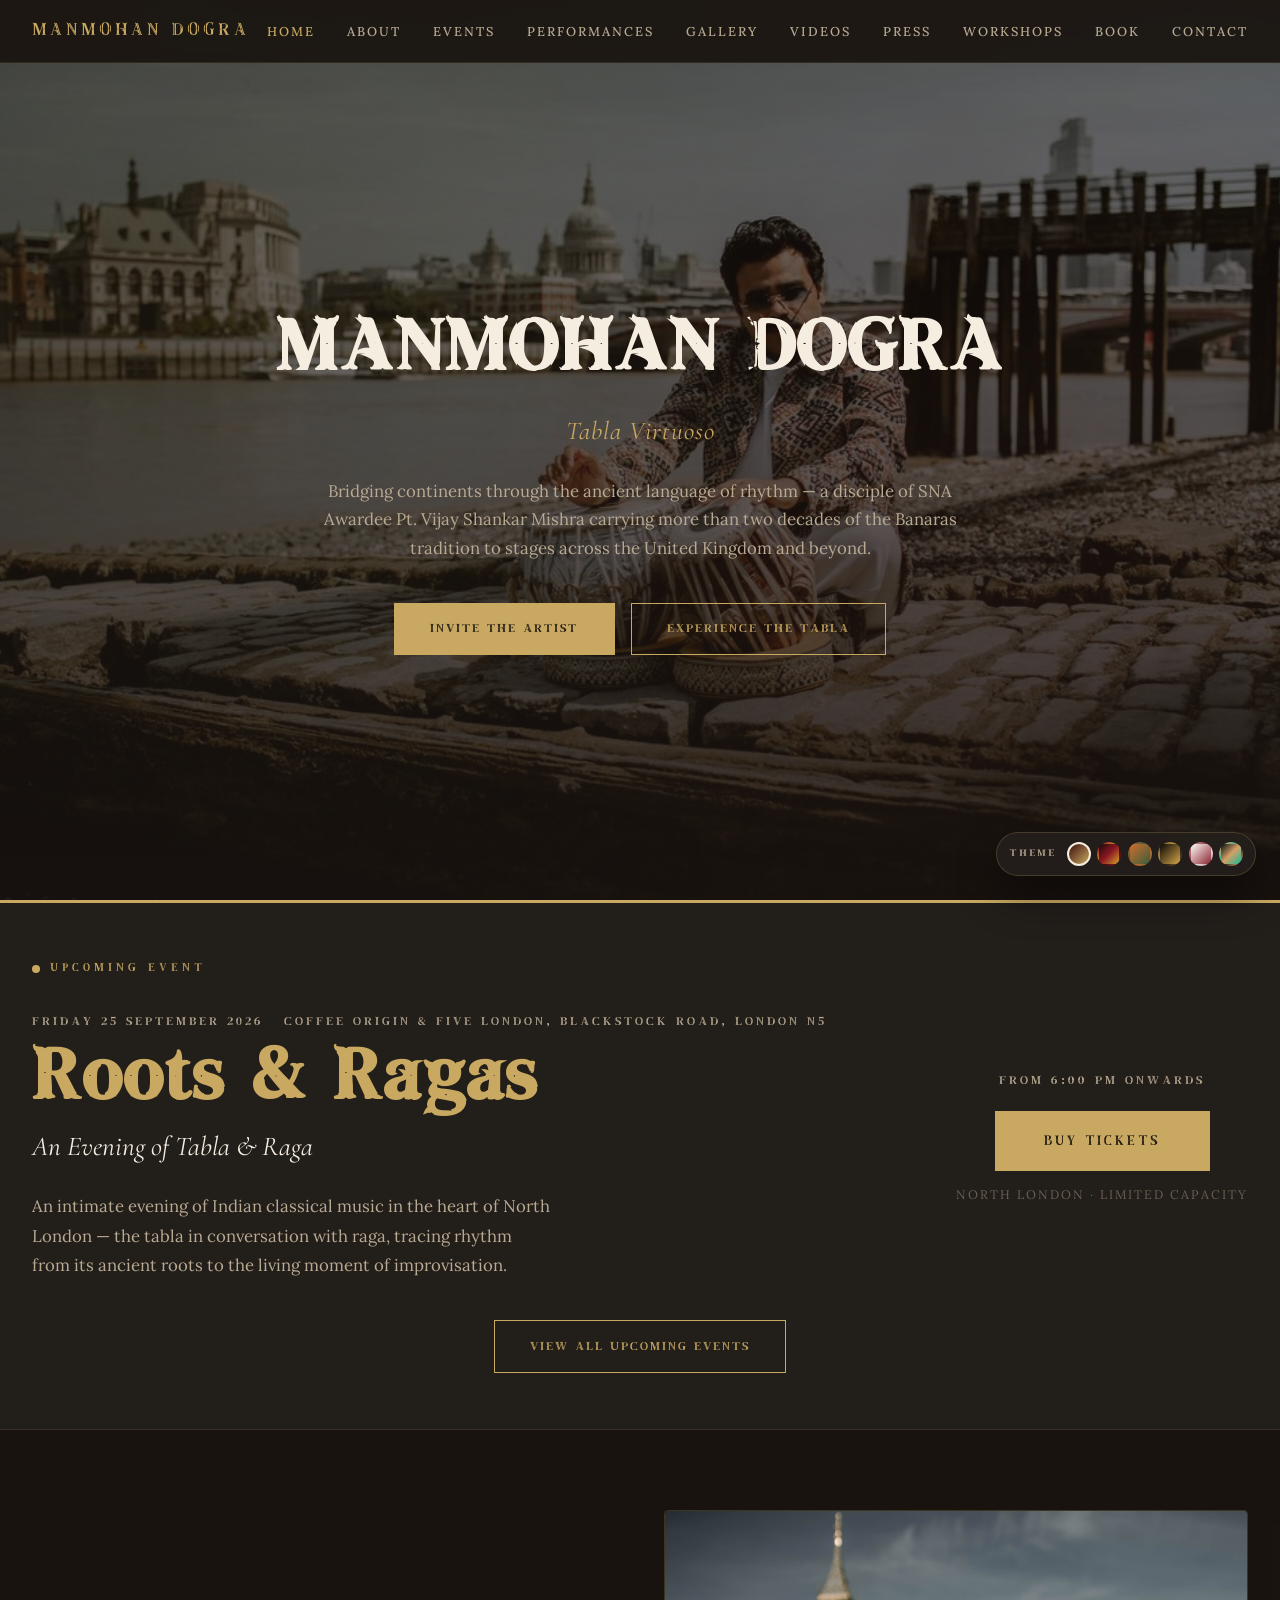
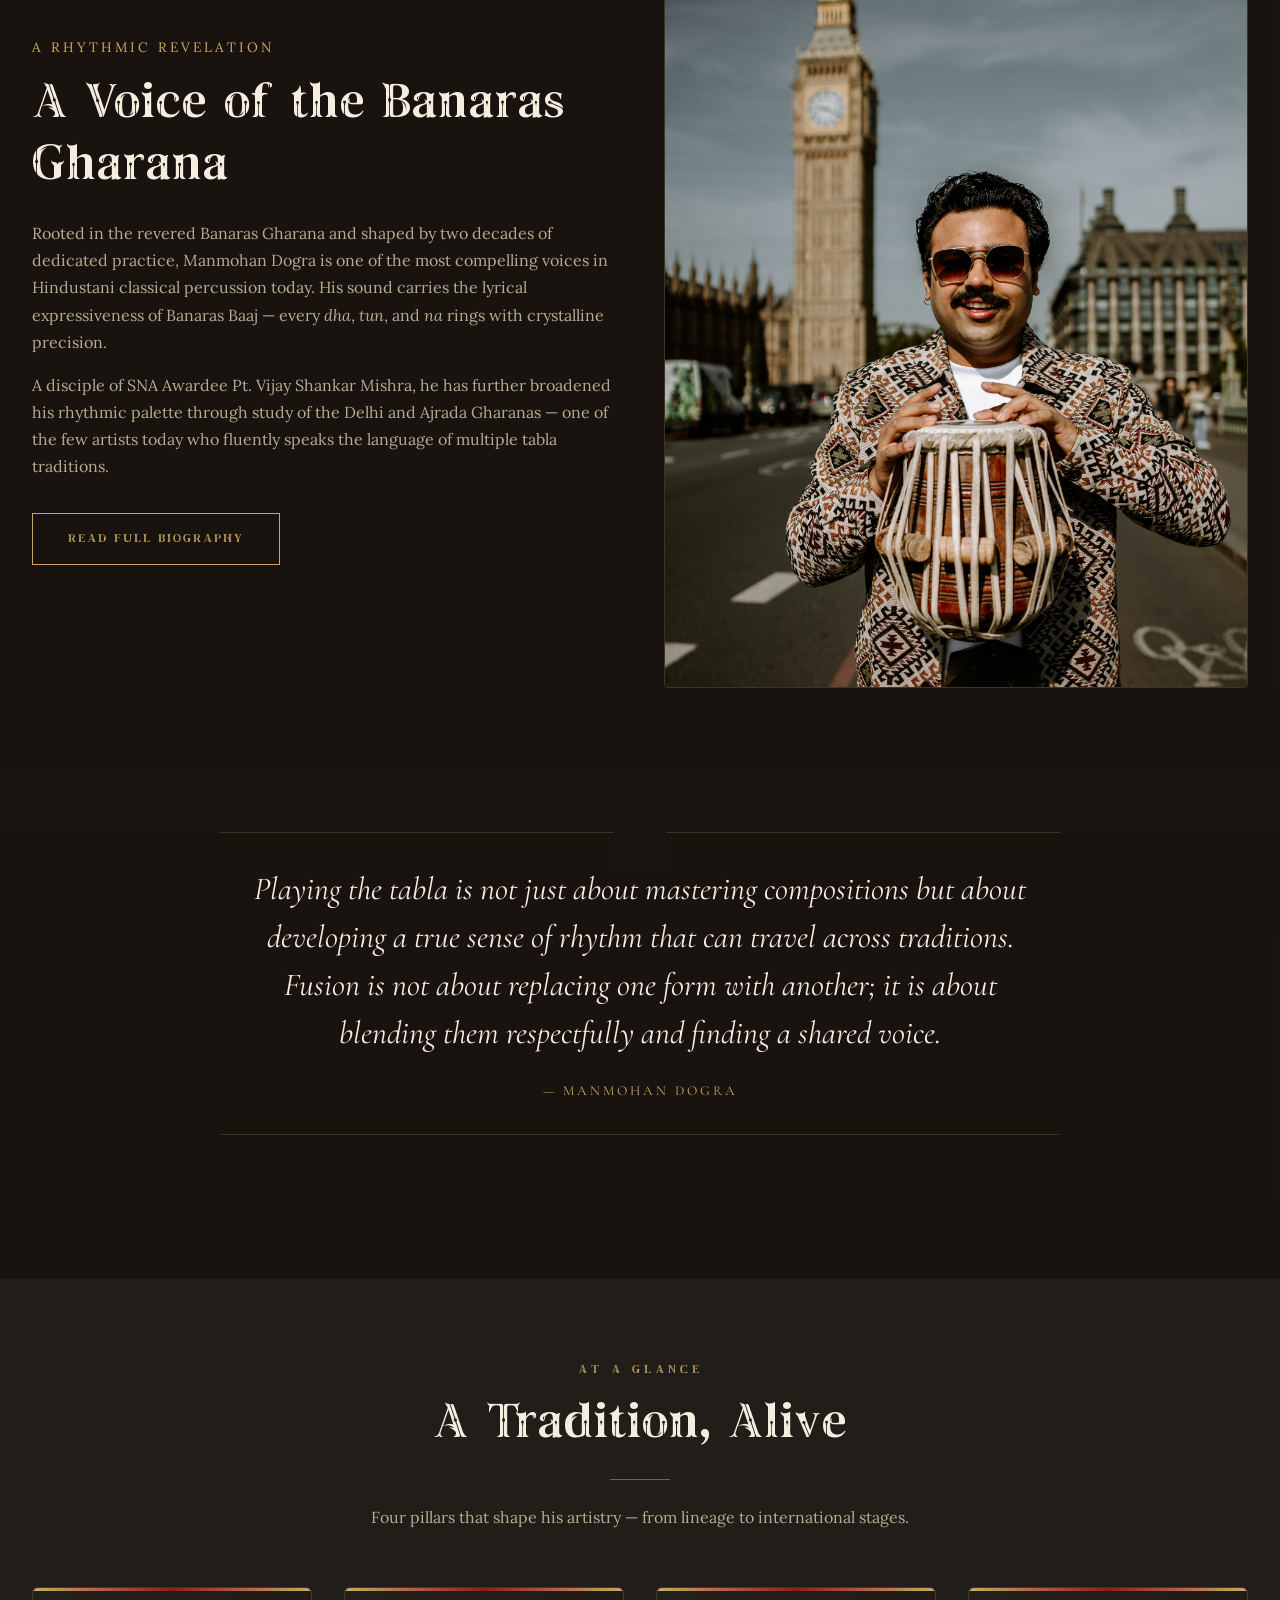
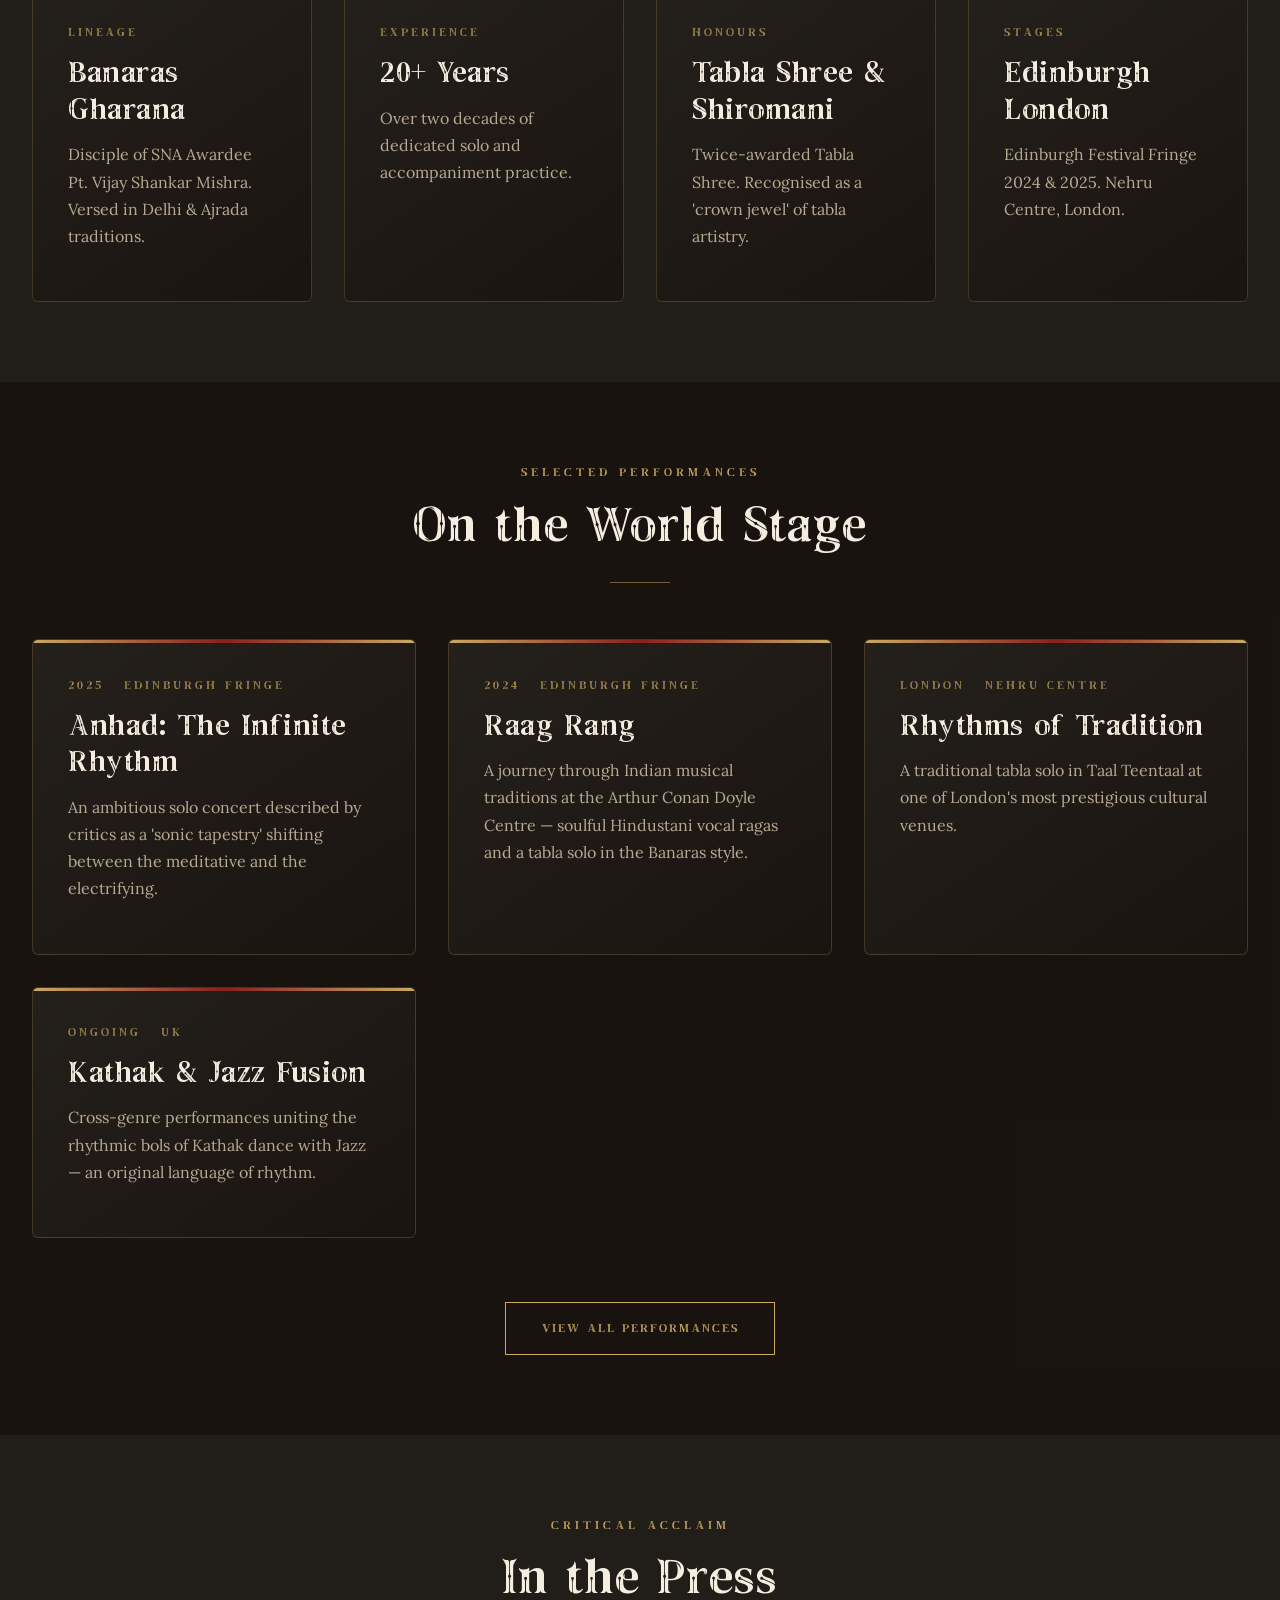
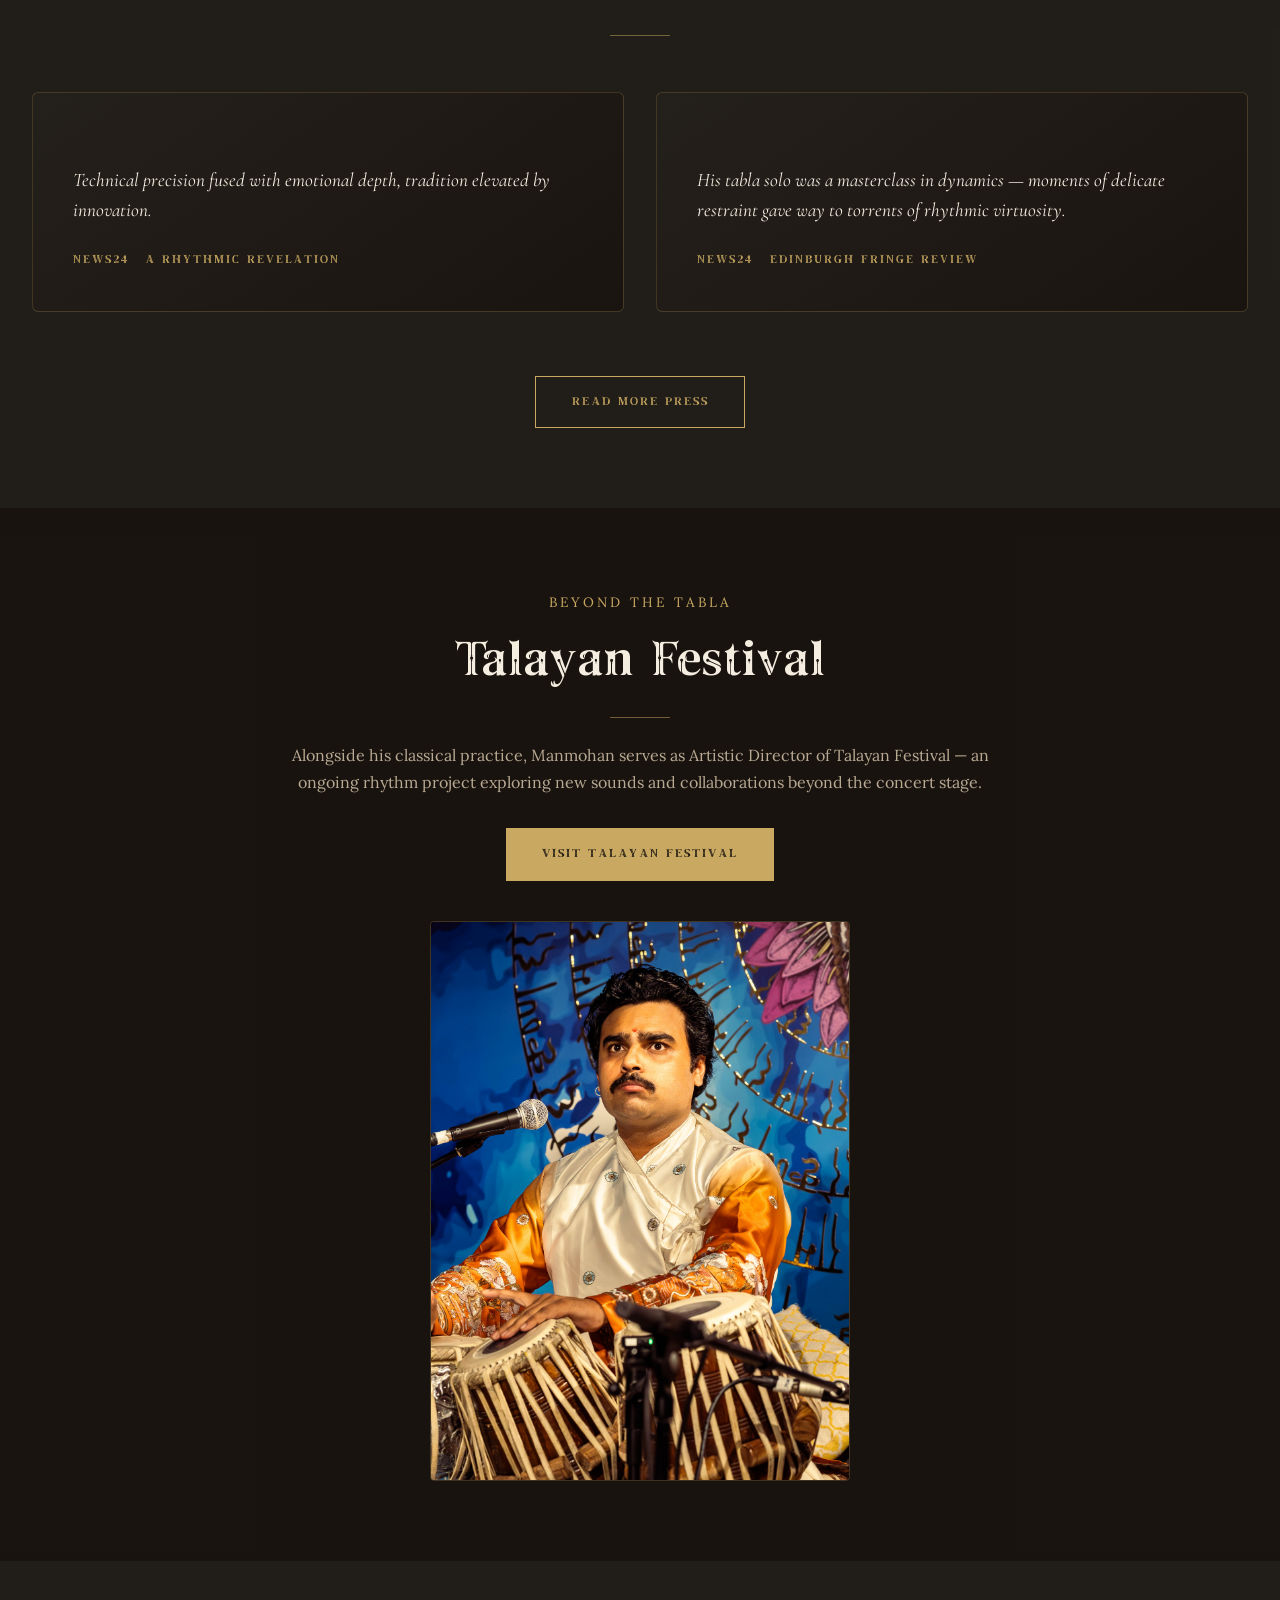
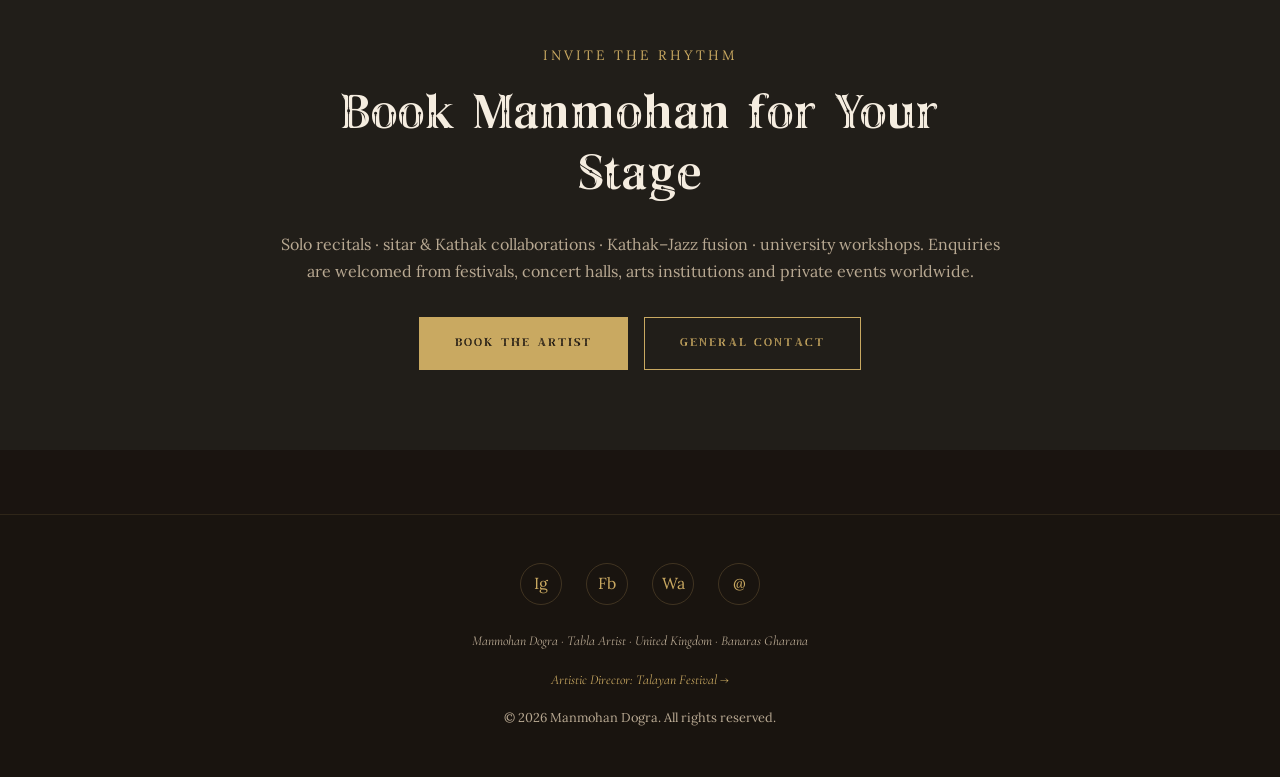
==== commit 7f3026d8: "Add Roots & Ragas concert; reframe Talayan as archive project Feature the new Roots & Ragas concert " ====
--- a/index.html
+++ b/index.html
@@ -56,15 +56,15 @@
     </div>
     <div class="concert-body">
       <div class="concert-info">
-        <p class="concert-eyebrow">Saturday 27 June · OMNOM Islington, London</p>
-        <h2 class="concert-title">Talayan</h2>
-        <p class="concert-subtitle">Eye of Rhythm</p>
-        <p class="concert-desc">Three masters. One intimate evening. Tabla, sitar and Jazz drums collide in a rare fusion that carries the weight of centuries and the spontaneity of pure improvisation — an unrepeatable night of sound.</p>
+        <p class="concert-eyebrow">Friday 25 September 2026 · Coffee Origin &amp; Five London, Blackstock Road, London N5</p>
+        <h2 class="concert-title">Roots &amp; Ragas</h2>
+        <p class="concert-subtitle">An Evening of Tabla &amp; Raga</p>
+        <p class="concert-desc">An intimate evening of Indian classical music in the heart of North London — the tabla in conversation with raga, tracing rhythm from its ancient roots to the living moment of improvisation.</p>
       </div>
       <div class="concert-cta">
-        <p class="concert-time">Doors 7:00 PM · Concert 7:30 PM</p>
-        <a href="talayan.html" class="btn btn-primary btn-ticket">Discover the Concert</a>
-        <p class="concert-note">Intimate venue · Limited capacity</p>
+        <p class="concert-time">From 6:00 PM onwards</p>
+        <a href="https://aalaap.app/e/roots-ragas-ummg" target="_blank" rel="noopener" class="btn btn-primary btn-ticket">Buy Tickets</a>
+        <p class="concert-note">North London · Limited capacity</p>
       </div>
     </div>
     <div class="text-center" style="margin-top:2.5rem">
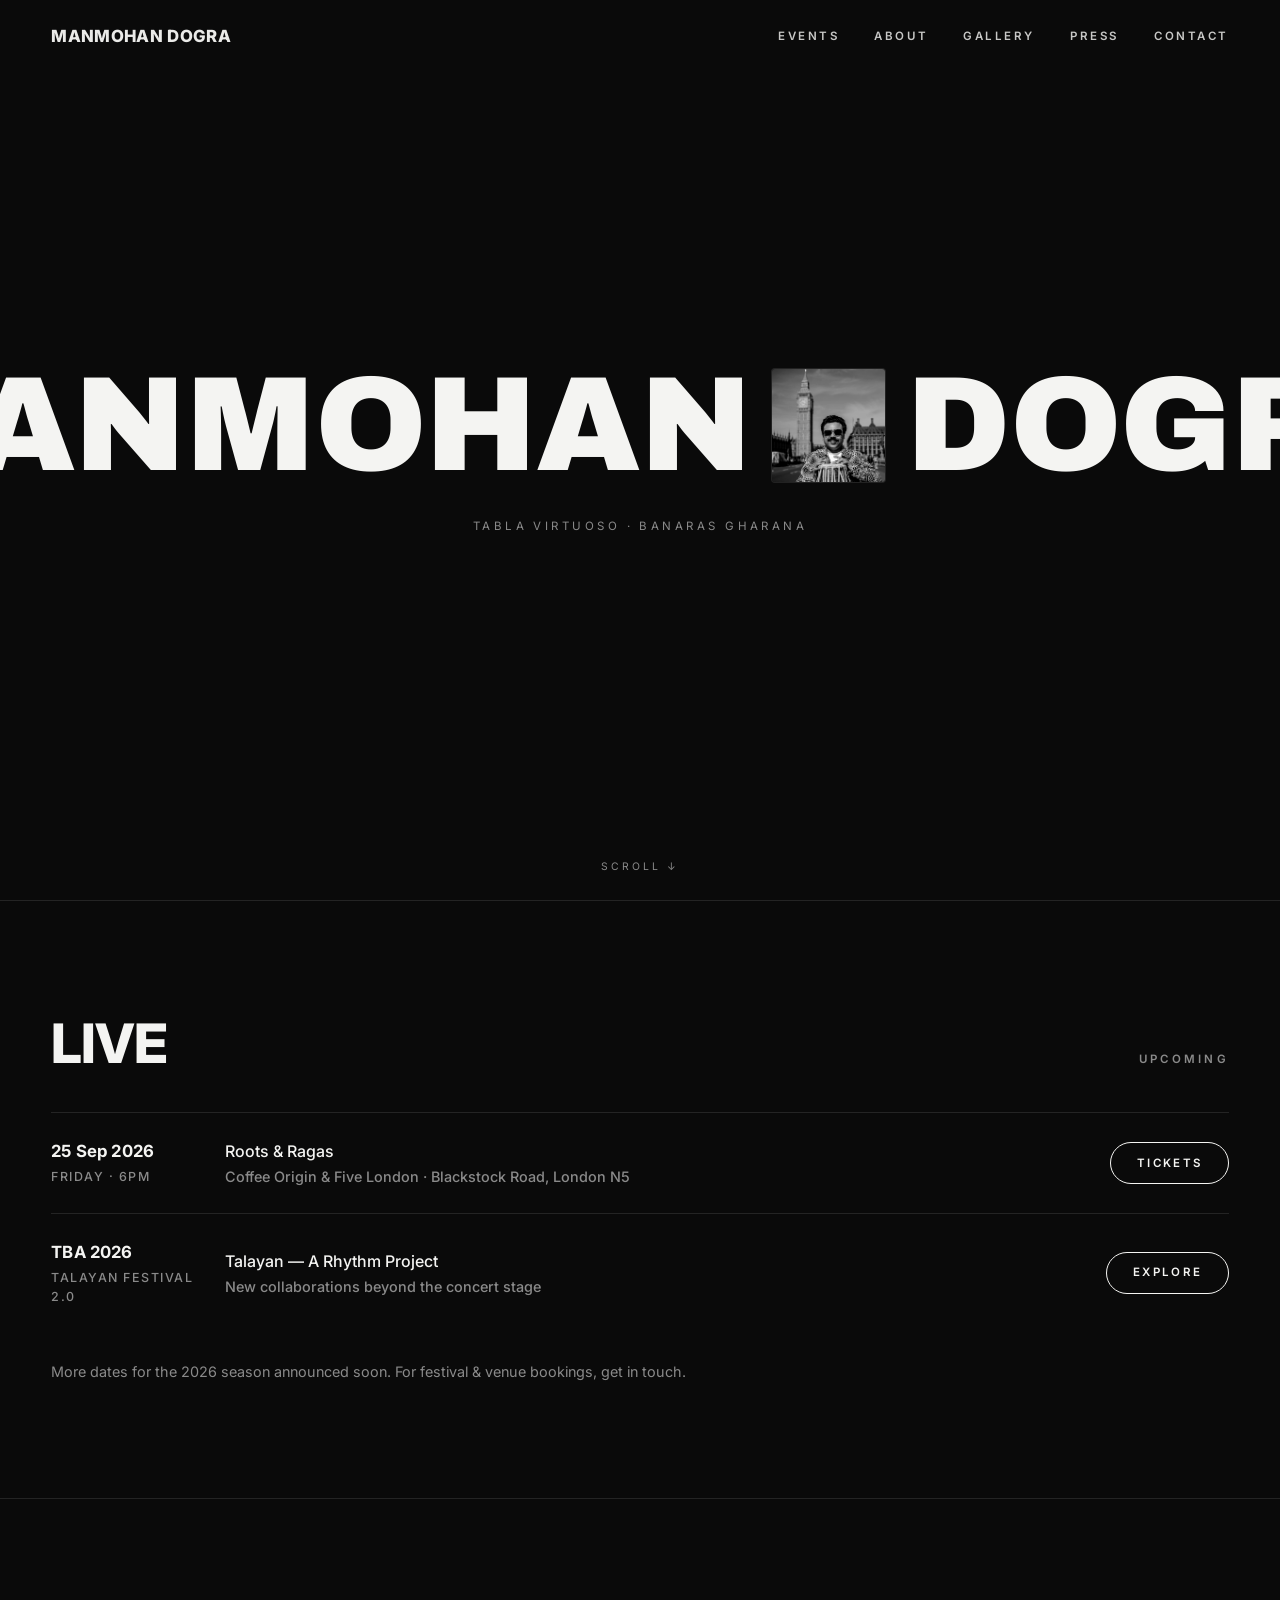
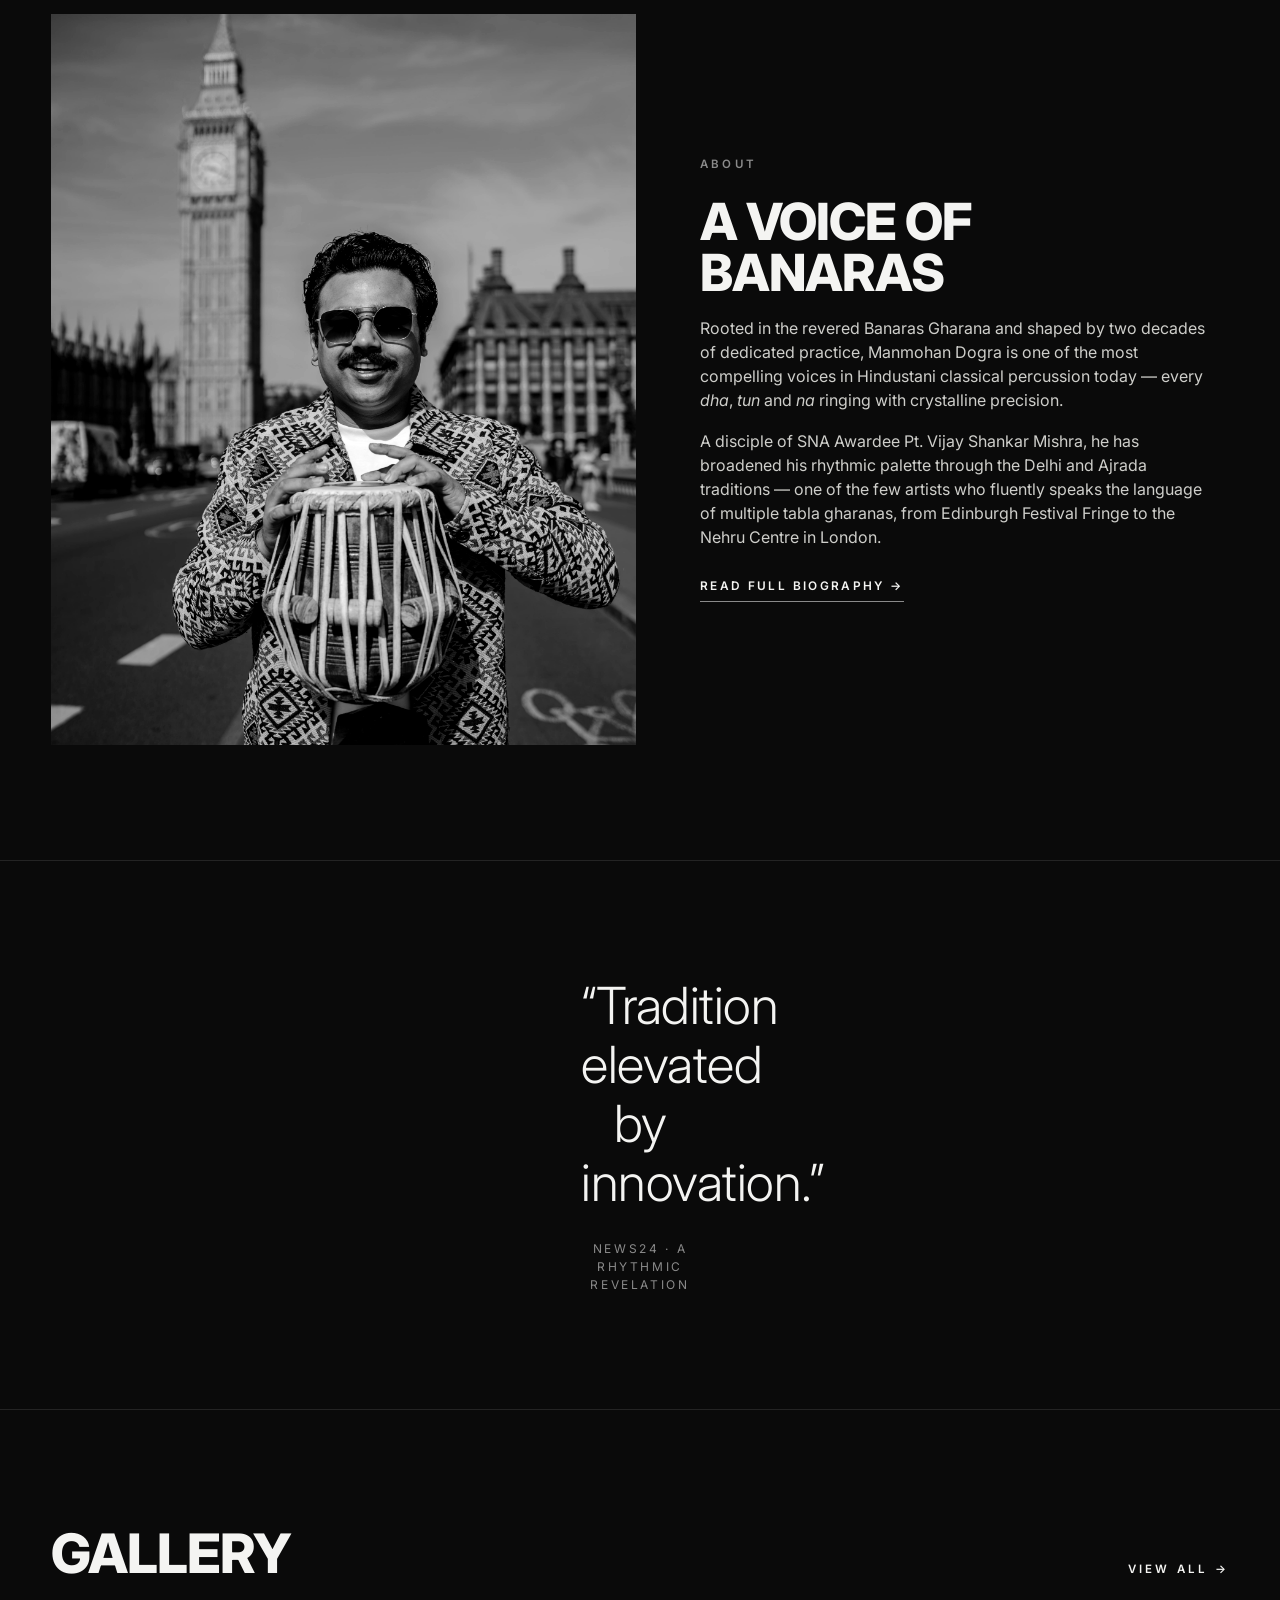
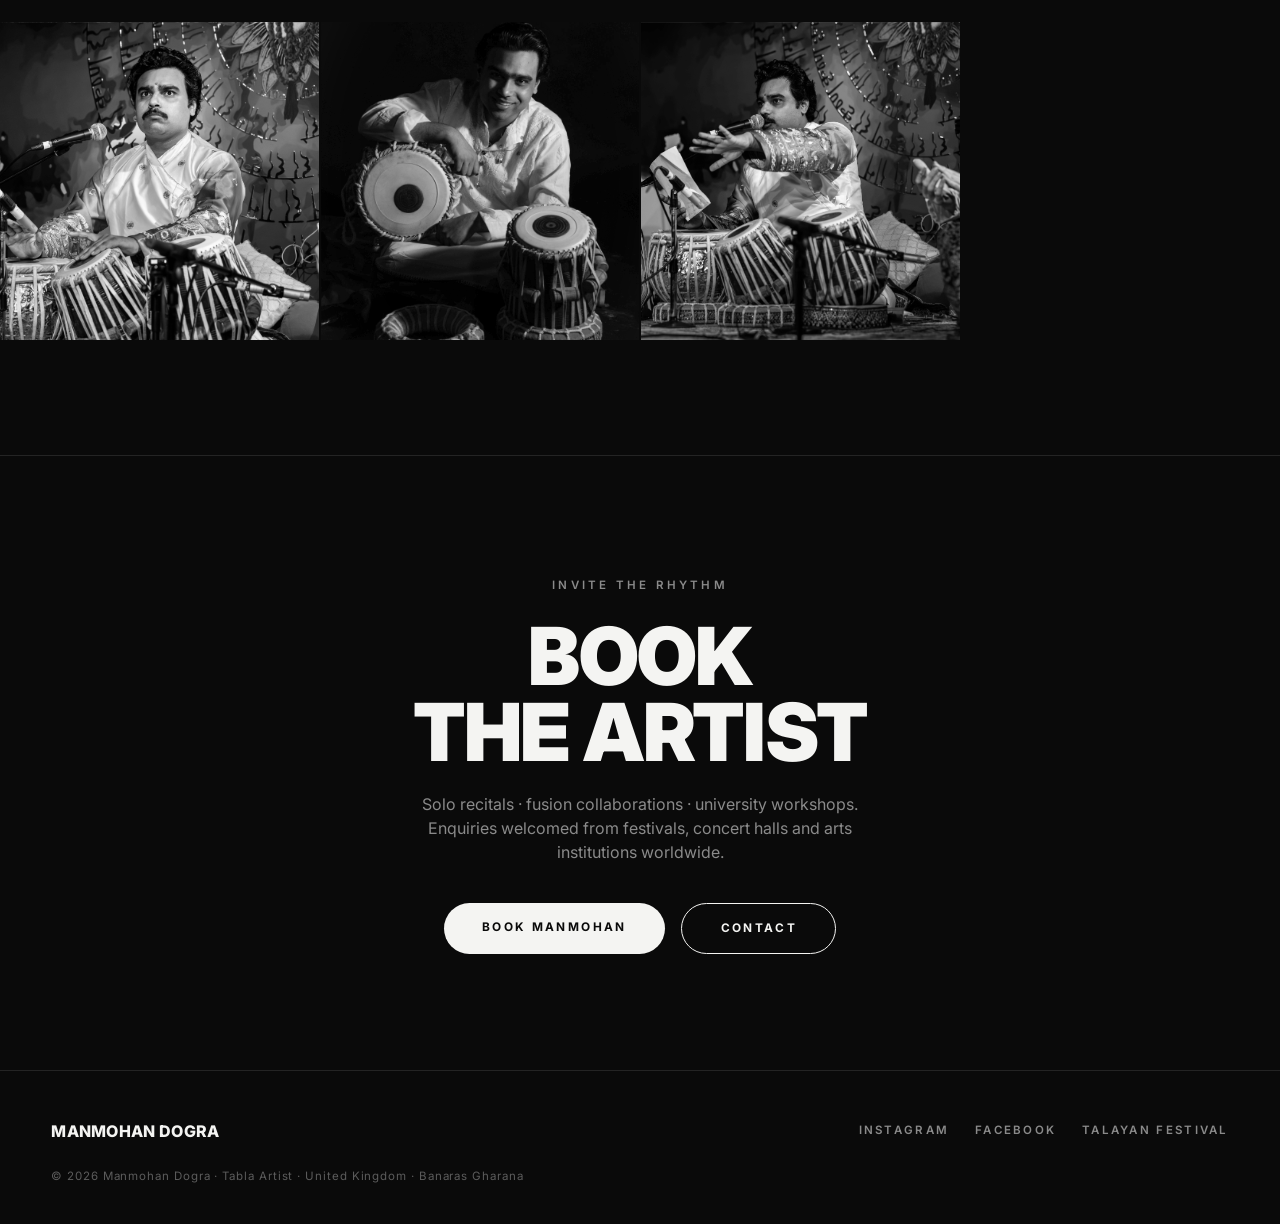
==== commit 6f1c1bce: "Make animated redesign the live homepage; slow the hero zoom-out Replace index.html with the Paul Ka" ====
--- a/index.html
+++ b/index.html
@@ -4,251 +4,343 @@
 <meta charset="UTF-8">
 <meta name="viewport" content="width=device-width,initial-scale=1">
 <title>Manmohan Dogra — Tabla Virtuoso | Banaras Gharana</title>
-<meta name="description" content="Manmohan Dogra, Tabla Virtuoso of the Banaras Gharana. Bridging continents through the ancient language of rhythm — based in the United Kingdom.">
+<link rel="canonical" href="https://manmohandogra.com/">
+<meta name="description" content="Manmohan Dogra — Tabla virtuoso of the Banaras Gharana. Live dates, music and rhythm across the United Kingdom and beyond.">
 <link rel="preconnect" href="https://fonts.googleapis.com">
 <link rel="preconnect" href="https://fonts.gstatic.com" crossorigin>
-<link href="https://fonts.googleapis.com/css2?family=Lora:ital,wght@0,400;0,500;0,600;1,400;1,500&family=Cormorant+Garamond:ital,wght@0,400;0,500;1,400;1,500&display=swap" rel="stylesheet">
-<link rel="stylesheet" href="assets/css/main.css">
+<link href="https://fonts.googleapis.com/css2?family=Archivo:wght@600;700;800;900&family=Inter:wght@300;400;500;600;700;800;900&display=swap" rel="stylesheet">
+<style>
+  :root{
+    --black:#0a0a0a;
+    --ink:#f4f4f2;
+    --grey:#8a8a8a;
+    --line:#242424;
+    --accent:#f4f4f2;
+  }
+  *{margin:0;padding:0;box-sizing:border-box}
+  html{scroll-behavior:smooth}
+  body{
+    background:var(--black);
+    color:var(--ink);
+    font-family:"Inter",Helvetica,Arial,sans-serif;
+    font-weight:400;
+    line-height:1.5;
+    -webkit-font-smoothing:antialiased;
+    overflow-x:hidden;
+  }
+  a{color:inherit;text-decoration:none}
+  img{max-width:100%;display:block}
+  .wrap{max-width:1400px;margin:0 auto;padding:0 clamp(1.2rem,4vw,4rem)}
+
+  /* ---------- labels ---------- */
+  .label{
+    font-size:0.72rem;letter-spacing:0.28em;text-transform:uppercase;
+    font-weight:600;color:var(--grey);
+  }
+
+  /* ---------- nav ---------- */
+  nav{
+    position:fixed;top:0;left:0;right:0;z-index:50;
+    display:flex;align-items:center;justify-content:space-between;
+    padding:1.5rem clamp(1.2rem,4vw,4rem);
+    mix-blend-mode:difference;
+  }
+  nav .brand{font-weight:800;letter-spacing:0.02em;font-size:1.05rem;text-transform:uppercase}
+  nav .menu{display:flex;gap:2.2rem}
+  nav .menu a{
+    font-size:0.72rem;letter-spacing:0.22em;text-transform:uppercase;font-weight:600;
+    opacity:0.85;transition:opacity .2s;
+  }
+  nav .menu a:hover{opacity:1}
+  .nav-burger{display:none;font-size:1.4rem;background:none;border:0;color:var(--ink);cursor:pointer}
+  @media(max-width:820px){
+    nav .menu{display:none}
+    .nav-burger{display:block}
+  }
+
+  /* ---------- hero (animated name + inline portrait) ---------- */
+  .hero{
+    position:relative;height:100vh;min-height:600px;
+    display:flex;flex-direction:column;align-items:center;justify-content:center;
+    background:var(--black);overflow:hidden;text-align:center;
+  }
+  .bigname{
+    display:flex;align-items:center;justify-content:center;gap:0.16em;
+    font-family:"Archivo",Helvetica,Arial,sans-serif;font-weight:900;
+    text-transform:uppercase;white-space:nowrap;
+    font-size:clamp(1.6rem,10.5vw,9.5rem);line-height:0.9;letter-spacing:-0.01em;
+    visibility:hidden;
+  }
+  .hero.shown .bigname{visibility:visible}
+  .bigname .word{display:inline-block;will-change:transform}
+  .namebox{
+    display:inline-block;flex:0 0 auto;
+    width:0.84em;height:0.84em;overflow:hidden;border-radius:3px;background:#141414;
+    transform-origin:center center;will-change:transform;
+    box-shadow:0 0 0 1px rgba(255,255,255,0.10);
+  }
+  .namebox img{width:100%;height:100%;object-fit:cover;object-position:center 18%;filter:grayscale(100%) contrast(1.06);display:block}
+  .hero-sub{
+    margin-top:2rem;font-size:0.72rem;letter-spacing:0.3em;text-transform:uppercase;color:var(--grey);
+    opacity:0;transition:opacity .7s ease 2.1s;
+  }
+  .hero.shown .hero-sub{opacity:1}
+  .scroll-cue{
+    position:absolute;left:50%;bottom:1.6rem;transform:translateX(-50%);z-index:2;
+    font-size:0.65rem;letter-spacing:0.3em;text-transform:uppercase;color:var(--grey);
+    opacity:0;transition:opacity .7s ease 2.4s;
+  }
+  .hero.shown .scroll-cue{opacity:1}
+  @media (prefers-reduced-motion: reduce){
+    .bigname{visibility:visible}
+    .bigname .word,.namebox{transform:none !important;transition:none !important}
+    .hero-sub,.scroll-cue{opacity:1;transition:none}
+  }
+
+  /* ---------- section frame ---------- */
+  section.block{padding:clamp(4rem,9vw,8rem) 0;border-top:1px solid var(--line)}
+  .head{display:flex;align-items:baseline;justify-content:space-between;gap:1rem;margin-bottom:2.6rem}
+  .head h2{font-size:clamp(1.8rem,4.5vw,3.4rem);font-weight:800;letter-spacing:-0.02em;text-transform:uppercase;line-height:1}
+
+  /* ---------- live dates ---------- */
+  .date-row{
+    display:grid;grid-template-columns:150px 1fr auto;gap:1.5rem;align-items:center;
+    padding:1.6rem 0;border-top:1px solid var(--line);transition:background .25s,padding .25s;
+  }
+  .date-row:last-child{border-bottom:1px solid var(--line)}
+  .date-row:hover{background:#141414;padding-left:1rem;padding-right:1rem}
+  .date-when{font-weight:700;font-size:1.05rem;letter-spacing:0.01em}
+  .date-when small{display:block;color:var(--grey);font-weight:500;font-size:0.78rem;letter-spacing:0.12em;text-transform:uppercase;margin-top:0.25rem}
+  .date-what{font-weight:500}
+  .date-what .venue{color:var(--grey);font-size:0.9rem;margin-top:0.2rem}
+  .ticket-btn{
+    border:1px solid var(--ink);padding:0.7rem 1.6rem;border-radius:999px;
+    font-size:0.72rem;letter-spacing:0.2em;text-transform:uppercase;font-weight:600;white-space:nowrap;
+    transition:background .2s,color .2s;
+  }
+  .ticket-btn:hover{background:var(--ink);color:var(--black)}
+  .ticket-btn.muted{border-color:var(--line);color:var(--grey);cursor:default}
+  .dates-note{margin-top:1.8rem;color:var(--grey);font-size:0.9rem}
+  @media(max-width:720px){
+    .date-row{grid-template-columns:1fr;gap:0.7rem}
+    .date-row .ticket-btn{justify-self:start}
+  }
+
+  /* ---------- about split ---------- */
+  .split{display:grid;grid-template-columns:1.05fr 0.95fr;gap:clamp(2rem,5vw,5rem);align-items:center}
+  .split img{filter:grayscale(100%) contrast(1.05);aspect-ratio:4/5;object-fit:cover;width:100%}
+  .split p{color:#cececa;margin-top:1.1rem;max-width:52ch}
+  .split .label{margin-bottom:1.4rem;display:block}
+  .txt-link{display:inline-block;margin-top:1.8rem;font-size:0.74rem;letter-spacing:0.2em;text-transform:uppercase;font-weight:600;border-bottom:1px solid var(--grey);padding-bottom:0.35rem}
+  .txt-link:hover{border-color:var(--ink)}
+  @media(max-width:820px){.split{grid-template-columns:1fr}.split img{aspect-ratio:3/2;margin-bottom:1.5rem}}
+
+  /* ---------- pull quote ---------- */
+  .quote-block{text-align:center;max-width:22ch;margin:0 auto}
+  .quote-block blockquote{font-size:clamp(1.6rem,4.5vw,3.2rem);font-weight:300;line-height:1.15;letter-spacing:-0.01em}
+  .quote-block cite{display:block;margin-top:1.8rem;font-style:normal;font-size:0.75rem;letter-spacing:0.22em;text-transform:uppercase;color:var(--grey)}
+
+  /* ---------- gallery strip ---------- */
+  .strip{display:grid;grid-template-columns:repeat(4,1fr);gap:2px}
+  .strip .cell{aspect-ratio:1/1;overflow:hidden}
+  .strip .cell div{width:100%;height:100%;background-size:cover;background-position:center;filter:grayscale(100%);transition:filter .4s,transform .6s}
+  .strip .cell:hover div{filter:grayscale(0%);transform:scale(1.06)}
+  @media(max-width:720px){.strip{grid-template-columns:repeat(2,1fr)}}
+
+  /* ---------- big CTA ---------- */
+  .cta{text-align:center}
+  .cta h2{font-size:clamp(2rem,7vw,5rem);font-weight:900;letter-spacing:-0.02em;text-transform:uppercase;line-height:0.95}
+  .cta p{color:var(--grey);margin:1.4rem auto 0;max-width:44ch}
+  .cta .row{display:flex;gap:1rem;justify-content:center;flex-wrap:wrap;margin-top:2.4rem}
+  .btn-solid{background:var(--ink);color:var(--black);padding:1rem 2.4rem;border-radius:999px;font-size:0.74rem;letter-spacing:0.2em;text-transform:uppercase;font-weight:700}
+  .btn-solid:hover{opacity:0.85}
+  .btn-ghost{border:1px solid var(--ink);padding:1rem 2.4rem;border-radius:999px;font-size:0.74rem;letter-spacing:0.2em;text-transform:uppercase;font-weight:700}
+  .btn-ghost:hover{background:var(--ink);color:var(--black)}
+
+  /* ---------- footer ---------- */
+  footer{border-top:1px solid var(--line);padding:3rem 0 2.4rem}
+  .foot-grid{display:flex;align-items:center;justify-content:space-between;gap:1rem;flex-wrap:wrap}
+  .foot-socials{display:flex;gap:1.6rem}
+  .foot-socials a{font-size:0.72rem;letter-spacing:0.2em;text-transform:uppercase;font-weight:600;color:var(--grey)}
+  .foot-socials a:hover{color:var(--ink)}
+  .foot-copy{color:#5c5c5c;font-size:0.72rem;letter-spacing:0.08em;margin-top:1.6rem}
+</style>
 </head>
 <body>
 
-<div id="page-bg" data-bg-category="home" aria-hidden="true"></div>
-
-<!-- ================= NAV ================= -->
-<nav class="site-nav">
-  <div class="nav-inner">
-    <a href="index.html" class="brand">MANMOHAN DOGRA</a>
-    <button class="nav-toggle" aria-label="Menu">☰</button>
-    <ul class="nav-links">
-      <li><a href="index.html">Home</a></li>
-      <li><a href="about.html">About</a></li>
-      <li><a href="events.html">Events</a></li>
-      <li><a href="performances.html">Performances</a></li>
-      <li><a href="gallery.html">Gallery</a></li>
-      <li><a href="videos.html">Videos</a></li>
-      <li><a href="press.html">Press</a></li>
-      <li><a href="workshops.html">Workshops</a></li>
-      <li><a href="book.html">Book</a></li>
-      <li><a href="contact.html">Contact</a></li>
-    </ul>
-  </div>
+<!-- ============ NAV ============ -->
+<nav>
+  <a href="index.html" class="brand">Manmohan Dogra</a>
+  <div class="menu">
+    <a href="events.html">Events</a>
+    <a href="about.html">About</a>
+    <a href="gallery.html">Gallery</a>
+    <a href="press.html">Press</a>
+    <a href="contact.html">Contact</a>
+  </div>
+  <button class="nav-burger" aria-label="Menu" onclick="location.href='events.html'">≡</button>
 </nav>
 
-<!-- ================= HERO ================= -->
-<header class="hero">
-  <div class="hero-overlay"></div>
-  <div class="hero-content">
-    <h1>MANMOHAN DOGRA</h1>
-    <p class="sub">Tabla Virtuoso</p>
-    <p class="tagline">Bridging continents through the ancient language of rhythm — a disciple of SNA Awardee Pt. Vijay Shankar Mishra carrying more than two decades of the Banaras tradition to stages across the United Kingdom and beyond.</p>
-    <div class="btn-row">
-      <a href="book.html" class="btn btn-primary">Invite the Artist</a>
-      <a href="videos.html" class="btn">Experience the Tabla</a>
-    </div>
-  </div>
+<!-- ============ HERO ============ -->
+<header class="hero" id="top">
+  <h1 class="bigname" aria-label="Manmohan Dogra">
+    <span class="word w-left">Manmohan</span><span class="namebox" aria-hidden="true"><img src="IMG_7757.jpg" alt=""></span><span class="word w-right">Dogra</span>
+  </h1>
+  <p class="hero-sub">Tabla Virtuoso · Banaras Gharana</p>
+  <span class="scroll-cue">Scroll ↓</span>
 </header>
 
-<!-- ================= UPCOMING EVENTS ================= -->
-<section class="next-concert">
-  <div class="container">
-    <div class="concert-label">
-      <span class="concert-dot"></span> Upcoming Event
-    </div>
-    <div class="concert-body">
-      <div class="concert-info">
-        <p class="concert-eyebrow">Friday 25 September 2026 · Coffee Origin &amp; Five London, Blackstock Road, London N5</p>
-        <h2 class="concert-title">Roots &amp; Ragas</h2>
-        <p class="concert-subtitle">An Evening of Tabla &amp; Raga</p>
-        <p class="concert-desc">An intimate evening of Indian classical music in the heart of North London — the tabla in conversation with raga, tracing rhythm from its ancient roots to the living moment of improvisation.</p>
+<!-- ============ LIVE ============ -->
+<section class="block" id="live">
+  <div class="wrap">
+    <div class="head">
+      <h2>Live</h2>
+      <span class="label">Upcoming</span>
+    </div>
+
+    <div class="date-row">
+      <div class="date-when">25 Sep 2026<small>Friday · 6PM</small></div>
+      <div class="date-what">
+        Roots &amp; Ragas
+        <div class="venue">Coffee Origin &amp; Five London · Blackstock Road, London N5</div>
       </div>
-      <div class="concert-cta">
-        <p class="concert-time">From 6:00 PM onwards</p>
-        <a href="https://aalaap.app/e/roots-ragas-ummg" target="_blank" rel="noopener" class="btn btn-primary btn-ticket">Buy Tickets</a>
-        <p class="concert-note">North London · Limited capacity</p>
+      <a href="https://aalaap.app/e/roots-ragas-ummg" target="_blank" rel="noopener" class="ticket-btn">Tickets</a>
+    </div>
+
+    <div class="date-row">
+      <div class="date-when">TBA 2026<small>Talayan Festival 2.0</small></div>
+      <div class="date-what">
+        Talayan — A Rhythm Project
+        <div class="venue">New collaborations beyond the concert stage</div>
       </div>
-    </div>
-    <div class="text-center" style="margin-top:2.5rem">
-      <a href="events.html" class="btn">View All Upcoming Events</a>
-    </div>
-  </div>
-</section>
-
-<!-- ================= ABOUT SNAPSHOT ================= -->
-<section>
-  <div class="container">
-    <div class="two-col">
-      <div>
-        <span class="caps" style="color:var(--accent)">A Rhythmic Revelation</span>
-        <h2 style="margin-top:0.8rem">A Voice of the Banaras Gharana</h2>
-        <p>Rooted in the revered Banaras Gharana and shaped by two decades of dedicated practice, Manmohan Dogra is one of the most compelling voices in Hindustani classical percussion today. His sound carries the lyrical expressiveness of Banaras Baaj — every <em>dha</em>, <em>tun</em>, and <em>na</em> rings with crystalline precision.</p>
-        <p>A disciple of SNA Awardee Pt. Vijay Shankar Mishra, he has further broadened his rhythmic palette through study of the Delhi and Ajrada Gharanas — one of the few artists today who fluently speaks the language of multiple tabla traditions.</p>
-        <a href="about.html" class="btn" style="margin-top:1rem">Read Full Biography</a>
-      </div>
-      <div>
-        <img src="IMG_7757.jpg" alt="Manmohan Dogra with his tabla by Big Ben, London" style="border-radius:4px;border:1px solid var(--border);aspect-ratio:3/4;object-fit:cover;width:100%;object-position:center 30%">
-      </div>
-    </div>
-  </div>
-</section>
-
-<!-- ================= PULL QUOTE ================= -->
-<section style="padding-top:0">
-  <div class="container">
-    <blockquote class="pull-quote">
-      Playing the tabla is not just about mastering compositions but about developing a true sense of rhythm that can travel across traditions. Fusion is not about replacing one form with another; it is about blending them respectfully and finding a shared voice.
-      <cite>— Manmohan Dogra</cite>
-    </blockquote>
-  </div>
-</section>
-
-<!-- ================= HIGHLIGHTS ================= -->
-<section class="section-alt">
-  <div class="container">
-    <div class="section-head">
-      <span class="eyebrow">At a Glance</span>
-      <h2>A Tradition, Alive</h2>
-      <span class="dash"></span>
-      <p>Four pillars that shape his artistry — from lineage to international stages.</p>
-    </div>
-    <div class="grid grid-4">
-      <div class="card">
-        <div class="meta">Lineage</div>
-        <h3>Banaras Gharana</h3>
-        <p>Disciple of SNA Awardee Pt. Vijay Shankar Mishra. Versed in Delhi &amp; Ajrada traditions.</p>
-      </div>
-      <div class="card">
-        <div class="meta">Experience</div>
-        <h3>20+ Years</h3>
-        <p>Over two decades of dedicated solo and accompaniment practice.</p>
-      </div>
-      <div class="card">
-        <div class="meta">Honours</div>
-        <h3>Tabla Shree &amp; Shiromani</h3>
-        <p>Twice-awarded Tabla Shree. Recognised as a 'crown jewel' of tabla artistry.</p>
-      </div>
-      <div class="card">
-        <div class="meta">Stages</div>
-        <h3>Edinburgh · London</h3>
-        <p>Edinburgh Festival Fringe 2024 &amp; 2025. Nehru Centre, London.</p>
-      </div>
-    </div>
-  </div>
-</section>
-
-<!-- ================= FEATURED PERFORMANCES ================= -->
-<section>
-  <div class="container">
-    <div class="section-head">
-      <span class="eyebrow">Selected Performances</span>
-      <h2>On the World Stage</h2>
-      <span class="dash"></span>
-    </div>
-    <div class="grid grid-2">
-      <article class="card">
-        <div class="meta">2025 · Edinburgh Fringe</div>
-        <h3>Anhad: The Infinite Rhythm</h3>
-        <p>An ambitious solo concert described by critics as a 'sonic tapestry' shifting between the meditative and the electrifying.</p>
-      </article>
-      <article class="card">
-        <div class="meta">2024 · Edinburgh Fringe</div>
-        <h3>Raag Rang</h3>
-        <p>A journey through Indian musical traditions at the Arthur Conan Doyle Centre — soulful Hindustani vocal ragas and a tabla solo in the Banaras style.</p>
-      </article>
-      <article class="card">
-        <div class="meta">London · Nehru Centre</div>
-        <h3>Rhythms of Tradition</h3>
-        <p>A traditional tabla solo in Taal Teentaal at one of London's most prestigious cultural venues.</p>
-      </article>
-      <article class="card">
-        <div class="meta">Ongoing · UK</div>
-        <h3>Kathak &amp; Jazz Fusion</h3>
-        <p>Cross-genre performances uniting the rhythmic bols of Kathak dance with Jazz — an original language of rhythm.</p>
-      </article>
-    </div>
-    <div class="text-center mt-4">
-      <a href="performances.html" class="btn">View All Performances</a>
-    </div>
-  </div>
-</section>
-
-<!-- ================= PRESS STRIP ================= -->
-<section class="section-alt">
-  <div class="container">
-    <div class="section-head">
-      <span class="eyebrow">Critical Acclaim</span>
-      <h2>In the Press</h2>
-      <span class="dash"></span>
-    </div>
-    <div class="grid grid-2">
-      <div class="press-card">
-        <blockquote>Technical precision fused with emotional depth, tradition elevated by innovation.</blockquote>
-        <div class="source"><a href="https://news24online.com/entertainment/a-rhythmic-revelation-critiquing-manmohan-dogras-tabla-artistry/628805/" target="_blank" rel="noopener">News24 · A Rhythmic Revelation</a></div>
-      </div>
-      <div class="press-card">
-        <blockquote>His tabla solo was a masterclass in dynamics — moments of delicate restraint gave way to torrents of rhythmic virtuosity.</blockquote>
-        <div class="source"><a href="https://news24online.com/entertainment/a-rhythmic-revelation-critiquing-manmohan-dogras-tabla-artistry/628805/" target="_blank" rel="noopener">News24 · Edinburgh Fringe Review</a></div>
-      </div>
-    </div>
-    <div class="text-center mt-4">
-      <a href="press.html" class="btn">Read More Press</a>
-    </div>
-  </div>
-</section>
-
-<!-- ================= TALAYAN FESTIVAL ================= -->
-<section class="text-center">
-  <div class="narrow">
-    <span class="caps" style="color:var(--accent)">Beyond the Tabla</span>
-    <h2 style="margin-top:1rem">Talayan Festival</h2>
-    <span class="dash" style="display:block;width:60px;height:1px;background:var(--accent);margin:1.5rem auto;opacity:0.5"></span>
-    <p>Alongside his classical practice, Manmohan serves as Artistic Director of Talayan Festival — an ongoing rhythm project exploring new sounds and collaborations beyond the concert stage.</p>
-    <div class="btn-row mt-2">
-      <a href="https://talayanfestival.com/#top" target="_blank" rel="noopener" class="btn btn-primary">Visit Talayan Festival</a>
-    </div>
-  </div>
-  <div style="max-width:420px;margin:2.5rem auto 0">
-    <img src="CONCERT_0022.jpg" alt="Manmohan Dogra, Artistic Director of Talayan Festival" style="border-radius:4px;border:1px solid var(--border);aspect-ratio:3/4;object-fit:cover;width:100%;object-position:center 20%">
-  </div>
-</section>
-
-<!-- ================= CTA ================= -->
-<section class="section-alt text-center">
-  <div class="narrow">
-    <span class="caps" style="color:var(--accent)">Invite the Rhythm</span>
-    <h2 style="margin-top:1rem">Book Manmohan for Your Stage</h2>
-    <p>Solo recitals · sitar &amp; Kathak collaborations · Kathak–Jazz fusion · university workshops. Enquiries are welcomed from festivals, concert halls, arts institutions and private events worldwide.</p>
-    <div class="btn-row mt-2">
-      <a href="book.html" class="btn btn-primary">Book the Artist</a>
-      <a href="contact.html" class="btn">General Contact</a>
-    </div>
-  </div>
-</section>
-
-<!-- ================= FOOTER ================= -->
-<footer class="site-footer">
-  <div class="socials">
-    <a href="https://www.instagram.com/manmohandogra_official" target="_blank" rel="noopener" aria-label="Instagram">Ig</a>
-    <a href="https://www.facebook.com/profile.php?id=100010316465657" target="_blank" rel="noopener" aria-label="Facebook">Fb</a>
-    <a href="#" data-whatsapp="link" target="_blank" rel="noopener" aria-label="WhatsApp">Wa</a>
-    <a href="#" data-email="link" aria-label="Email">@</a>
-  </div>
-  <p class="copy">Manmohan Dogra · Tabla Artist · United Kingdom · Banaras Gharana</p>
-  <p class="copy" style="margin-top:0.6rem;font-size:0.85rem"><a href="https://talayanfestival.com/#top" target="_blank" rel="noopener" style="color:var(--accent)">Artistic Director: Talayan Festival →</a></p>
-  <p style="margin-top:0.5rem;font-size:0.8rem">&copy; <span id="yr"></span> Manmohan Dogra. All rights reserved.</p>
+      <a href="https://talayanfestival.com/#top" target="_blank" rel="noopener" class="ticket-btn">Explore</a>
+    </div>
+
+    <p class="dates-note">More dates for the 2026 season announced soon. For festival &amp; venue bookings, get in touch.</p>
+  </div>
+</section>
+
+<!-- ============ ABOUT ============ -->
+<section class="block" id="about">
+  <div class="wrap split">
+    <img src="IMG_7757.jpg" alt="Manmohan Dogra with his tabla by Big Ben, London">
+    <div>
+      <span class="label">About</span>
+      <h2 style="font-size:clamp(1.8rem,4.5vw,3.2rem);font-weight:800;letter-spacing:-0.02em;text-transform:uppercase;line-height:1">A Voice of<br>Banaras</h2>
+      <p>Rooted in the revered Banaras Gharana and shaped by two decades of dedicated practice, Manmohan Dogra is one of the most compelling voices in Hindustani classical percussion today — every <em>dha</em>, <em>tun</em> and <em>na</em> ringing with crystalline precision.</p>
+      <p>A disciple of SNA Awardee Pt. Vijay Shankar Mishra, he has broadened his rhythmic palette through the Delhi and Ajrada traditions — one of the few artists who fluently speaks the language of multiple tabla gharanas, from Edinburgh Festival Fringe to the Nehru Centre in London.</p>
+      <a href="about.html" class="txt-link">Read full biography →</a>
+    </div>
+  </div>
+</section>
+
+<!-- ============ QUOTE ============ -->
+<section class="block" id="quote">
+  <div class="wrap quote-block">
+    <blockquote>“Tradition elevated by innovation.”</blockquote>
+    <cite>News24 · A Rhythmic Revelation</cite>
+  </div>
+</section>
+
+<!-- ============ GALLERY ============ -->
+<section class="block" id="gallery">
+  <div class="wrap">
+    <div class="head">
+      <h2>Gallery</h2>
+      <a href="gallery.html" class="label" style="color:var(--ink)">View all →</a>
+    </div>
+  </div>
+  <div class="strip">
+    <div class="cell"><div style="background-image:url('CONCERT_0022.jpg')"></div></div>
+    <div class="cell"><div style="background-image:url('DSC_6030.jpg')"></div></div>
+    <div class="cell"><div style="background-image:url('CONCERT_0006.jpg')"></div></div>
+    <div class="cell"><div style="background-image:url('Z6B_6546.jpg')"></div></div>
+  </div>
+</section>
+
+<!-- ============ CONTACT / CTA ============ -->
+<section class="block cta" id="contact">
+  <div class="wrap">
+    <span class="label">Invite the Rhythm</span>
+    <h2 style="margin-top:1.4rem">Book<br>the Artist</h2>
+    <p>Solo recitals · fusion collaborations · university workshops. Enquiries welcomed from festivals, concert halls and arts institutions worldwide.</p>
+    <div class="row">
+      <a href="book.html" class="btn-solid">Book Manmohan</a>
+      <a href="contact.html" class="btn-ghost">Contact</a>
+    </div>
+  </div>
+</section>
+
+<!-- ============ FOOTER ============ -->
+<footer>
+  <div class="wrap foot-grid">
+    <a href="#top" class="brand" style="font-weight:800;text-transform:uppercase;letter-spacing:0.02em">Manmohan Dogra</a>
+    <div class="foot-socials">
+      <a href="https://www.instagram.com/manmohandogra_official" target="_blank" rel="noopener">Instagram</a>
+      <a href="https://www.facebook.com/profile.php?id=100010316465657" target="_blank" rel="noopener">Facebook</a>
+      <a href="https://talayanfestival.com/#top" target="_blank" rel="noopener">Talayan Festival</a>
+    </div>
+  </div>
+  <div class="wrap">
+    <p class="foot-copy">© <span id="yr"></span> Manmohan Dogra · Tabla Artist · United Kingdom · Banaras Gharana</p>
+  </div>
 </footer>
 
-<!-- ================= THEME SWITCHER ================= -->
-<div class="theme-switch" aria-label="Theme switcher">
-  <span class="label">Theme</span>
-  <button data-set="royal-banaras" title="Royal Banaras"></button>
-  <button data-set="varanasi-dusk" title="Varanasi Dusk"></button>
-  <button data-set="temple-saffron" title="Temple Saffron"></button>
-  <button data-set="midnight-concert" title="Midnight Concert"></button>
-  <button data-set="editorial-raga" title="Editorial Raga"></button>
-  <button data-set="peacock-teal" title="Peacock Teal"></button>
-</div>
-
-<script>document.getElementById('yr').textContent = new Date().getFullYear();</script>
-<script src="assets/js/app.js"></script>
+<script>document.getElementById('yr').textContent=new Date().getFullYear();</script>
+
+<!-- hero load animation: portrait zooms out from ~full screen into a letter-sized
+     slot between the two names, while the names slide in from the two edges -->
+<script>
+(function(){
+  var hero=document.querySelector('.hero');
+  var box=document.querySelector('.namebox');
+  var left=document.querySelector('.w-left');
+  var right=document.querySelector('.w-right');
+  if(!hero||!box||!left||!right) return;
+
+  if(window.matchMedia && window.matchMedia('(prefers-reduced-motion: reduce)').matches){
+    hero.classList.add('shown');
+    return;
+  }
+
+  function run(){
+    // measure the final letter-sized slot (layout already in place; only visibility hidden)
+    var r=box.getBoundingClientRect();
+    if(!r.height){ hero.classList.add('shown'); return; }
+    var cx=r.left+r.width/2, cy=r.top+r.height/2;
+    var bigH=Math.min(window.innerHeight, window.innerWidth)*0.82;
+    var scale=bigH/r.height;
+    var dx=(window.innerWidth/2 - cx);
+    var dy=(window.innerHeight/2 - cy);
+
+    // set the "big / off-screen" starting state with no transition
+    box.style.transition='none';
+    box.style.transform='translate('+dx+'px,'+dy+'px) scale('+scale+')';
+    left.style.transition='none';   left.style.transform='translateX(-115vw)';
+    right.style.transition='none';  right.style.transform='translateX(115vw)';
+
+    hero.classList.add('shown');
+    void box.offsetWidth; // force reflow so the start state is committed
+
+    // animate to the resting composition (slower, more cinematic zoom-out)
+    box.style.transition='transform 2.3s cubic-bezier(.19,.86,.26,1)';
+    box.style.transform='translate(0,0) scale(1)';
+    var ease='transform 1.7s cubic-bezier(.19,.86,.26,1) .5s';
+    left.style.transition=ease;  left.style.transform='translateX(0)';
+    right.style.transition=ease; right.style.transform='translateX(0)';
+  }
+
+  // wait for fonts (affects letter widths -> slot position) and the portrait to load
+  var start=function(){ requestAnimationFrame(function(){ requestAnimationFrame(run); }); };
+  var img=box.querySelector('img');
+  var fontsReady = (document.fonts && document.fonts.ready) ? document.fonts.ready : Promise.resolve();
+  if(img && !img.complete){
+    img.addEventListener('load', function(){ fontsReady.then(start); });
+    img.addEventListener('error', function(){ fontsReady.then(start); });
+  } else {
+    fontsReady.then(start);
+  }
+})();
+</script>
 </body>
 </html>
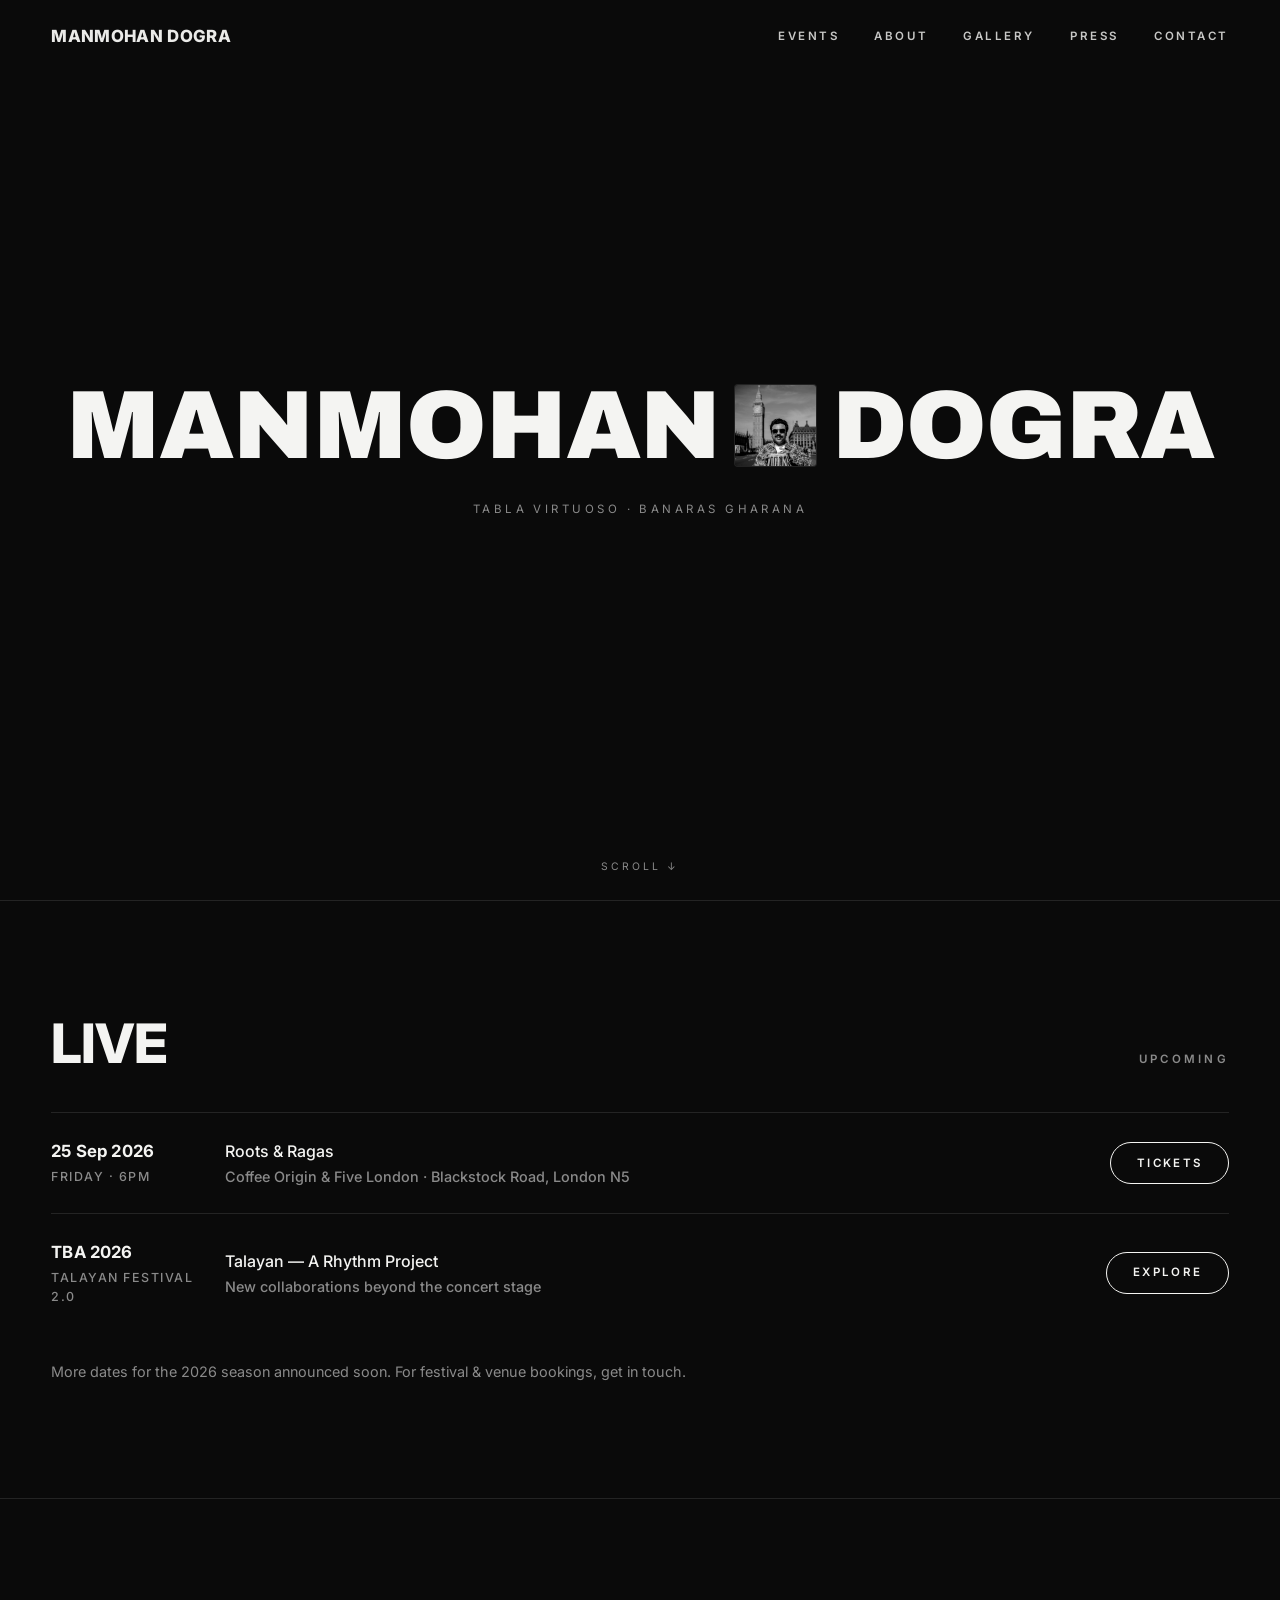
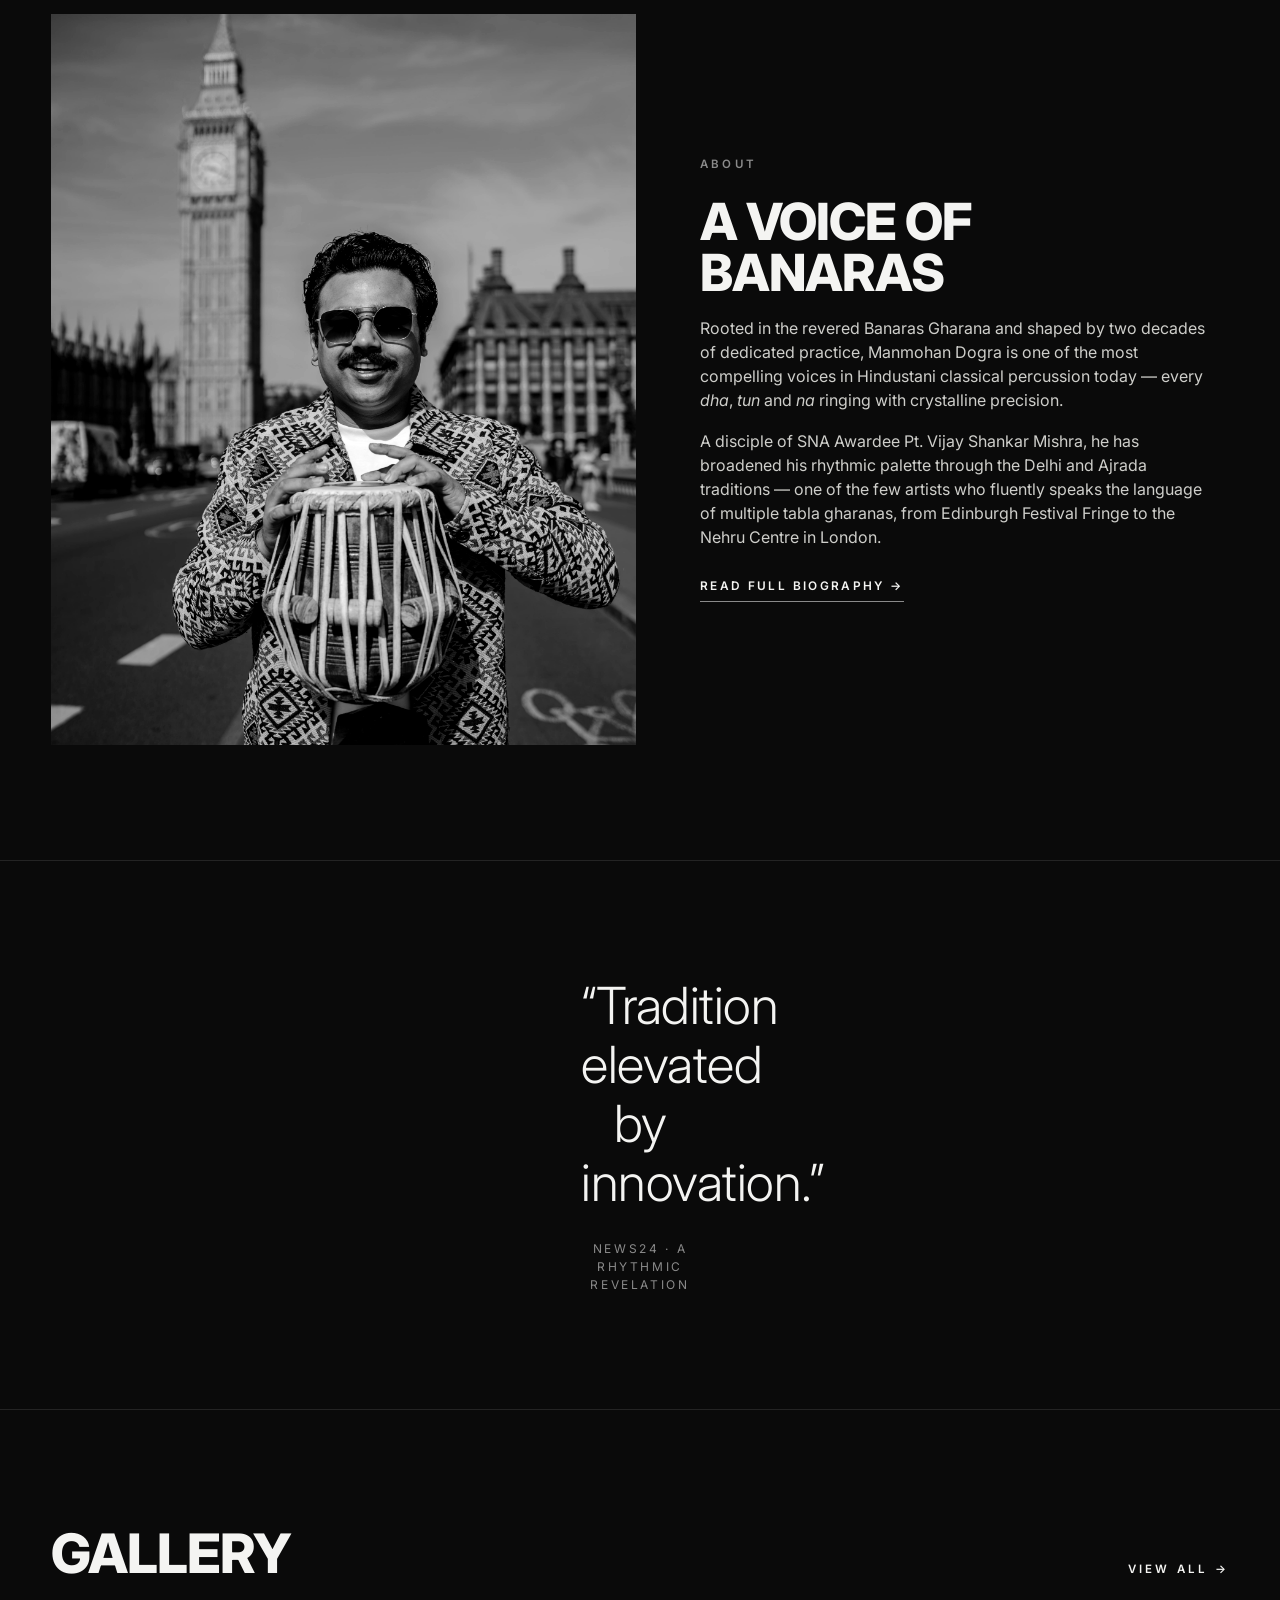
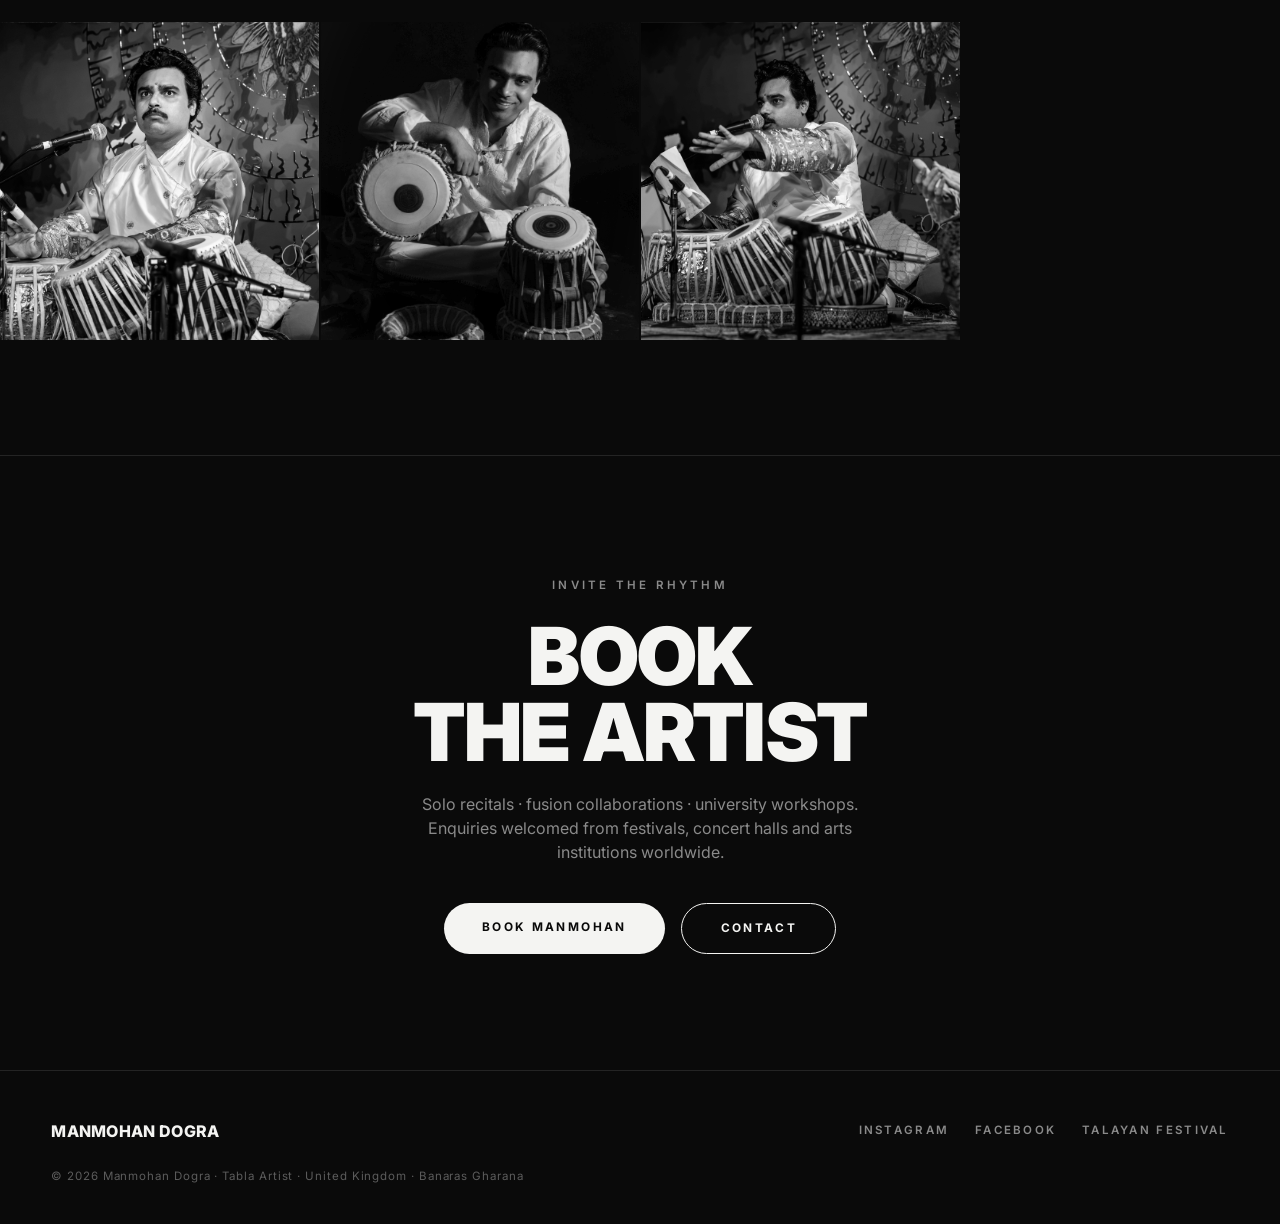
==== commit 7c1872c3: "Fit full hero name; hold portrait 3s then zoom; apply B&W theme site-wide Homepage: JS now shrinks t" ====
--- a/index.html
+++ b/index.html
@@ -82,13 +82,13 @@
   .namebox img{width:100%;height:100%;object-fit:cover;object-position:center 18%;filter:grayscale(100%) contrast(1.06);display:block}
   .hero-sub{
     margin-top:2rem;font-size:0.72rem;letter-spacing:0.3em;text-transform:uppercase;color:var(--grey);
-    opacity:0;transition:opacity .7s ease 2.1s;
+    opacity:0;transition:opacity .7s ease 5.3s;
   }
   .hero.shown .hero-sub{opacity:1}
   .scroll-cue{
     position:absolute;left:50%;bottom:1.6rem;transform:translateX(-50%);z-index:2;
     font-size:0.65rem;letter-spacing:0.3em;text-transform:uppercase;color:var(--grey);
-    opacity:0;transition:opacity .7s ease 2.4s;
+    opacity:0;transition:opacity .7s ease 5.6s;
   }
   .hero.shown .scroll-cue{opacity:1}
   @media (prefers-reduced-motion: reduce){
@@ -298,23 +298,41 @@
   var right=document.querySelector('.w-right');
   if(!hero||!box||!left||!right) return;
 
+  var name=document.querySelector('.bigname');
+
+  // shrink the name only if it would overflow, so the FULL name always fits on screen
+  function fitName(){
+    if(!name) return;
+    name.style.fontSize='';                       // reset to the CSS clamp size
+    var target=window.innerWidth*0.90;
+    var w=name.scrollWidth;
+    if(w>target){
+      var cur=parseFloat(getComputedStyle(name).fontSize);
+      name.style.fontSize=(cur*target/w)+'px';
+    }
+  }
+  window.addEventListener('resize', fitName);
+
   if(window.matchMedia && window.matchMedia('(prefers-reduced-motion: reduce)').matches){
+    fitName();
     hero.classList.add('shown');
     return;
   }
 
   function run(){
+    fitName();                                    // fit the full name before measuring the slot
     // measure the final letter-sized slot (layout already in place; only visibility hidden)
     var r=box.getBoundingClientRect();
     if(!r.height){ hero.classList.add('shown'); return; }
     var cx=r.left+r.width/2, cy=r.top+r.height/2;
-    var bigH=Math.min(window.innerHeight, window.innerWidth)*0.82;
+    var bigH=Math.min(window.innerHeight, window.innerWidth)*0.90;   // larger opening image
     var scale=bigH/r.height;
     var dx=(window.innerWidth/2 - cx);
     var dy=(window.innerHeight/2 - cy);
 
-    // set the "big / off-screen" starting state with no transition
+    // starting state: portrait big & centred (faded out), names off the two edges
     box.style.transition='none';
+    box.style.opacity='0';
     box.style.transform='translate('+dx+'px,'+dy+'px) scale('+scale+')';
     left.style.transition='none';   left.style.transform='translateX(-115vw)';
     right.style.transition='none';  right.style.transform='translateX(115vw)';
@@ -322,10 +340,13 @@
     hero.classList.add('shown');
     void box.offsetWidth; // force reflow so the start state is committed
 
-    // animate to the resting composition (slower, more cinematic zoom-out)
-    box.style.transition='transform 2.3s cubic-bezier(.19,.86,.26,1)';
+    // 1) portrait fades up (~0.55s) and HOLDS at full size for 3 seconds
+    // 2) then zooms out over 2s into the letter-sized slot
+    // 3) the names slide in from both edges as it settles between them
+    box.style.transition='opacity .55s ease, transform 2s cubic-bezier(.19,.86,.26,1) 3s';
+    box.style.opacity='1';
     box.style.transform='translate(0,0) scale(1)';
-    var ease='transform 1.7s cubic-bezier(.19,.86,.26,1) .5s';
+    var ease='transform 1.6s cubic-bezier(.19,.86,.26,1) 3.7s';
     left.style.transition=ease;  left.style.transform='translateX(0)';
     right.style.transition=ease; right.style.transform='translateX(0)';
   }
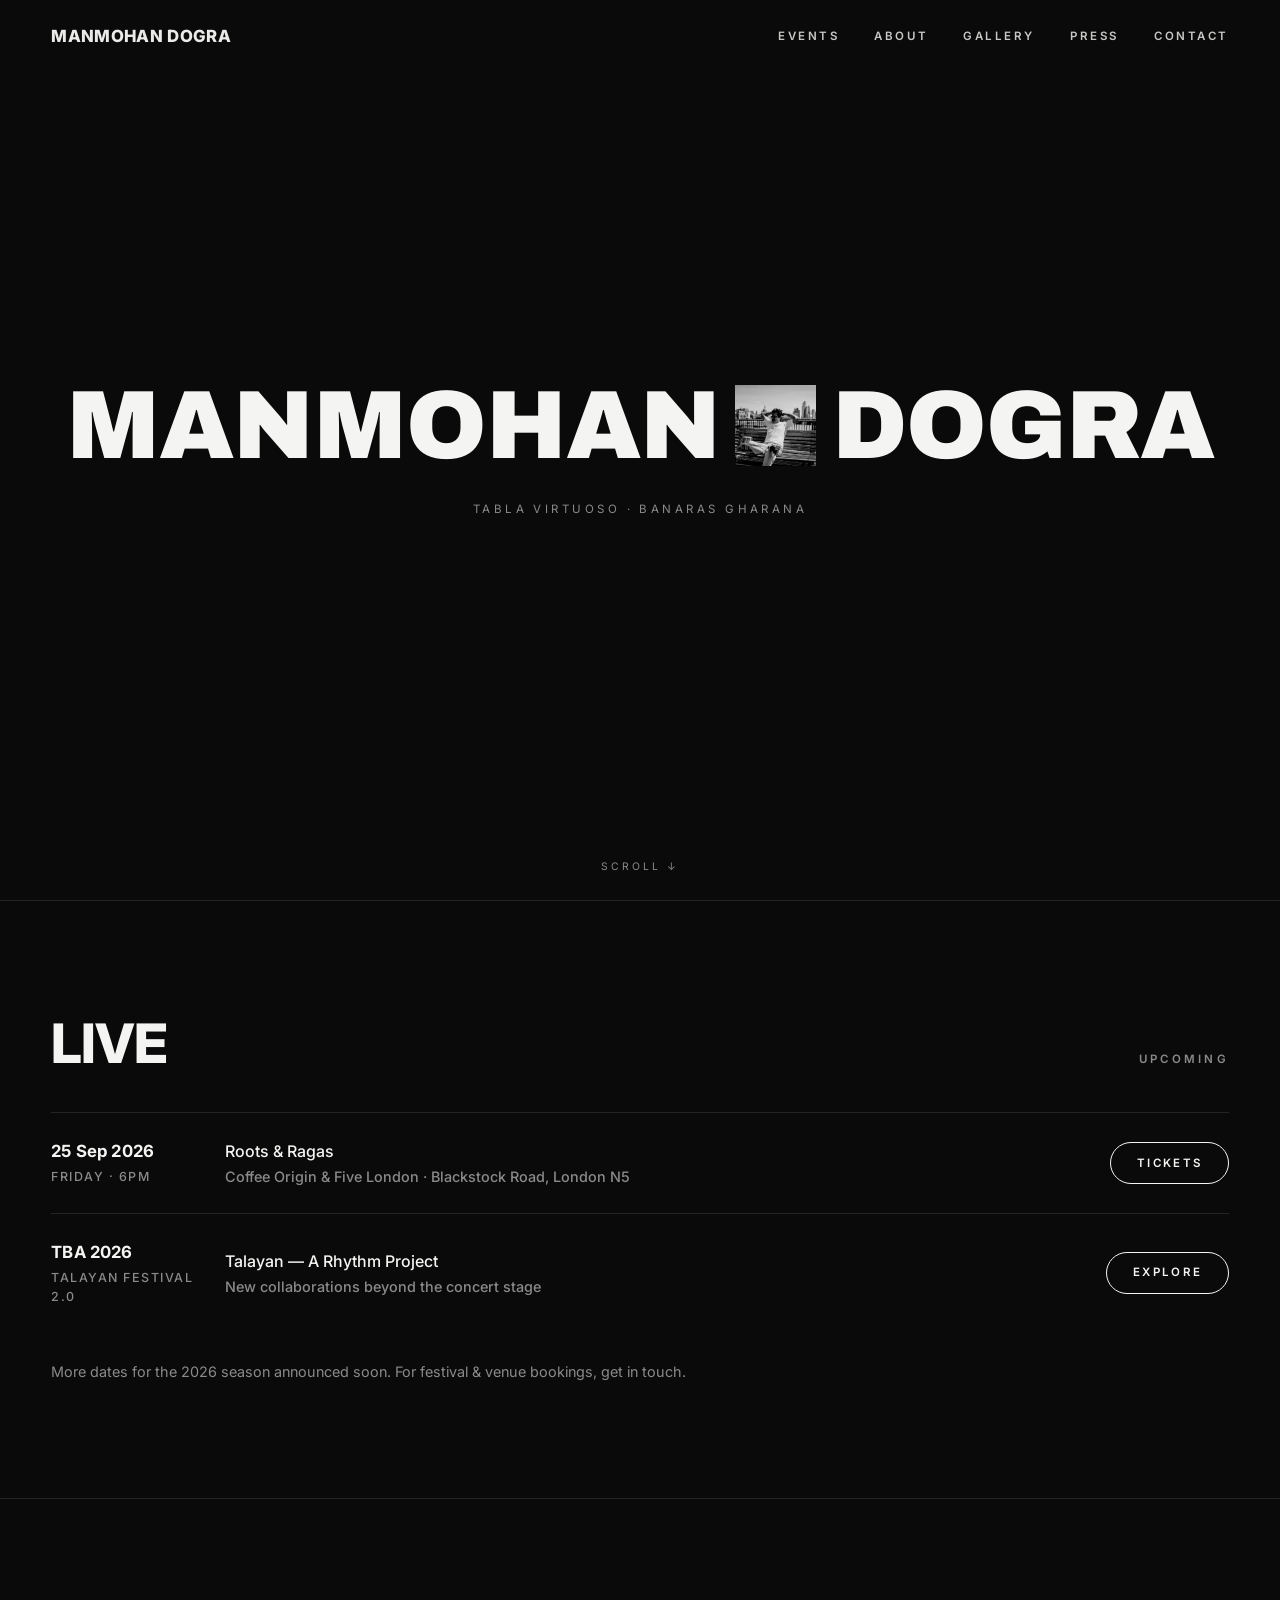
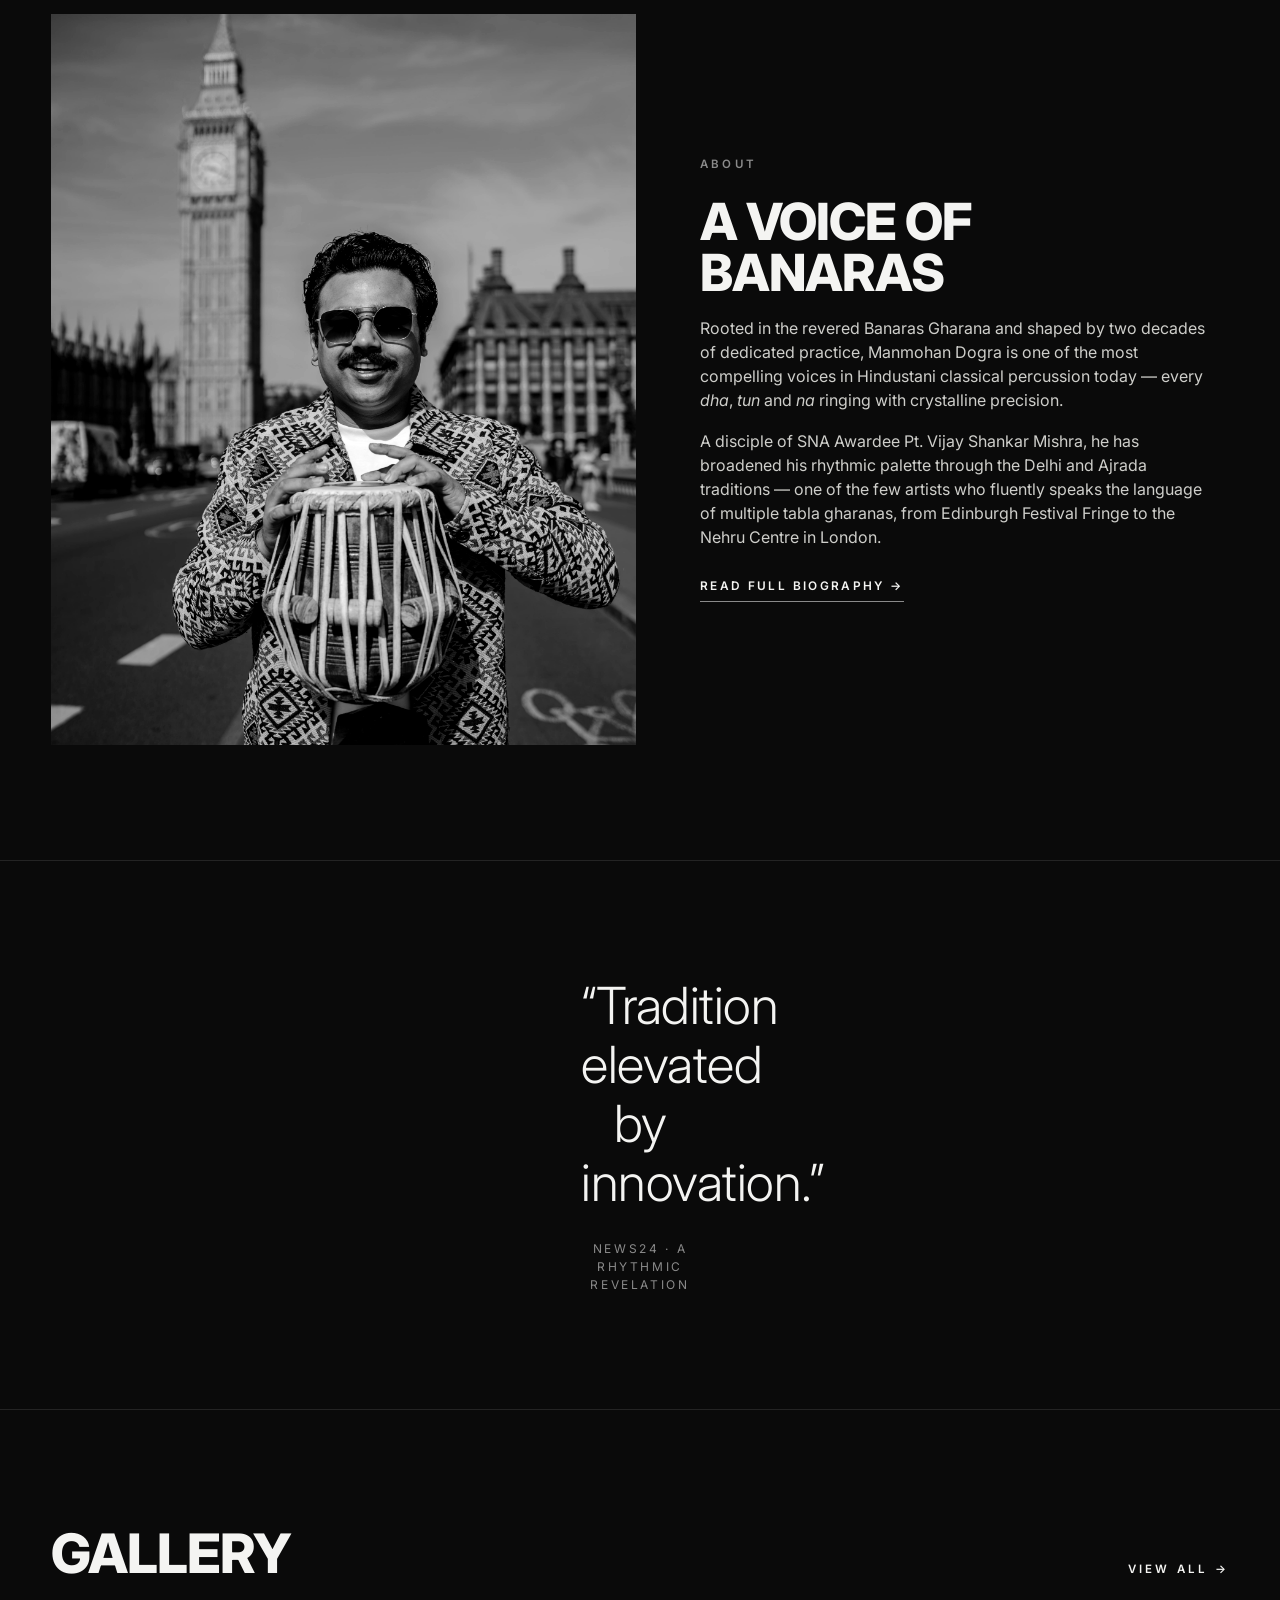
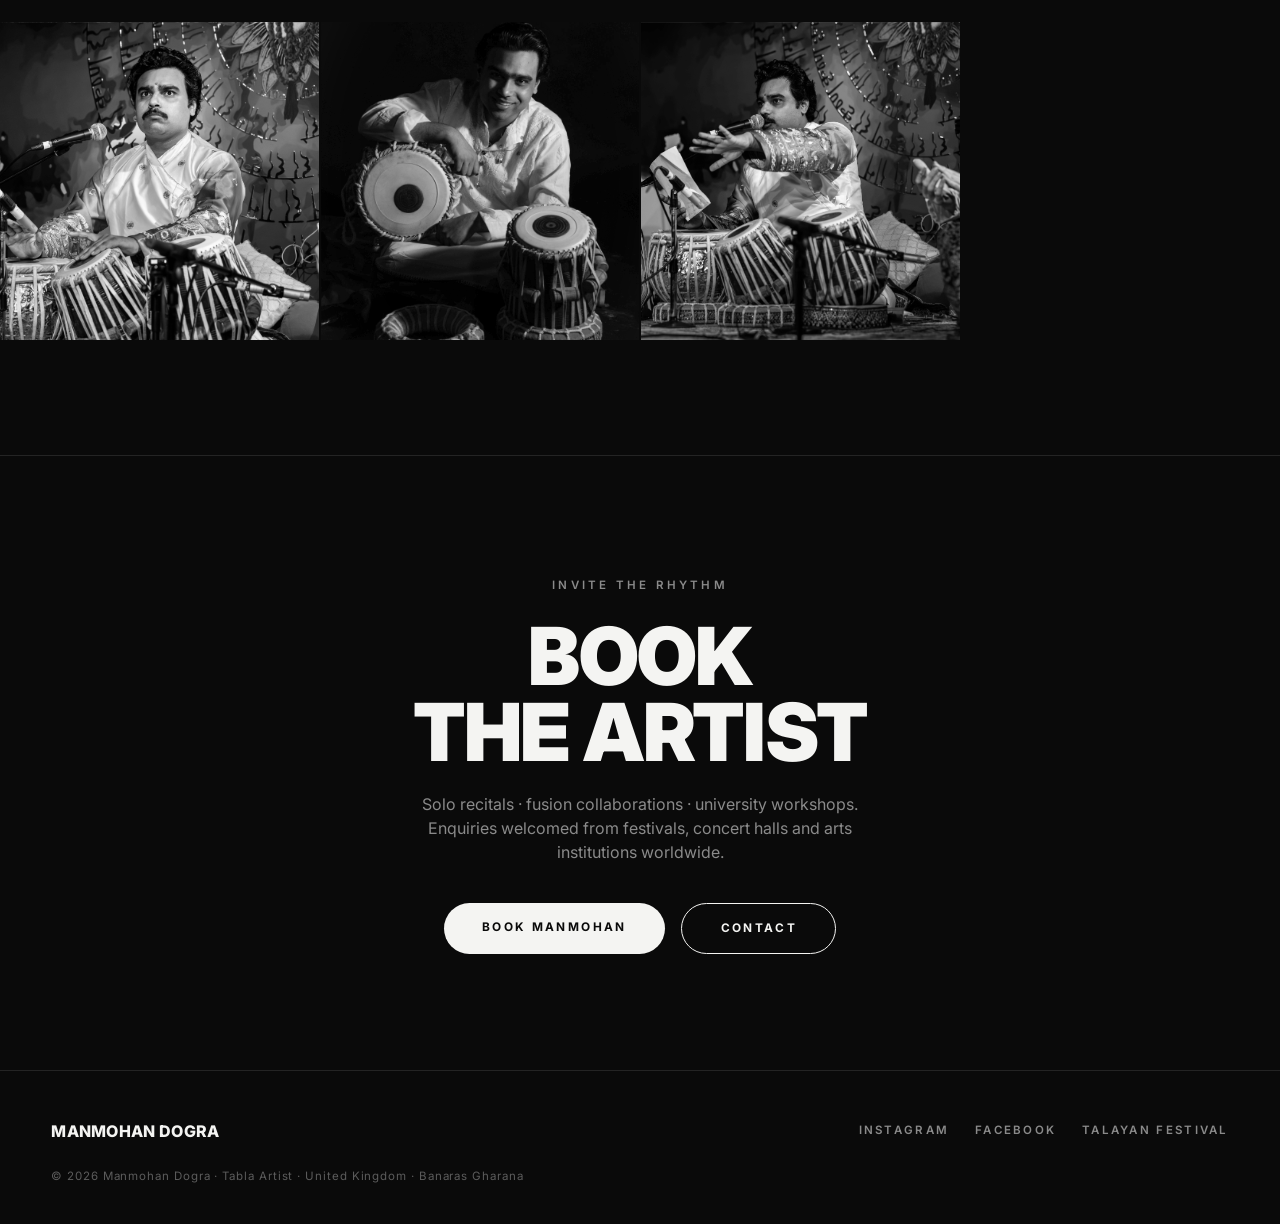
==== commit 806fb76d: "Hero: use IMG_8405 Thames-bench photo, open full screen, eased zoom-out The hero now opens with the " ====
--- a/index.html
+++ b/index.html
@@ -75,20 +75,19 @@
   .bigname .word{display:inline-block;will-change:transform}
   .namebox{
     display:inline-block;flex:0 0 auto;
-    width:0.84em;height:0.84em;overflow:hidden;border-radius:3px;background:#141414;
+    width:0.84em;height:0.84em;overflow:hidden;border-radius:0;background:#141414;
     transform-origin:center center;will-change:transform;
-    box-shadow:0 0 0 1px rgba(255,255,255,0.10);
-  }
-  .namebox img{width:100%;height:100%;object-fit:cover;object-position:center 18%;filter:grayscale(100%) contrast(1.06);display:block}
+  }
+  .namebox img{width:100%;height:100%;object-fit:cover;object-position:center 30%;filter:grayscale(100%) contrast(1.06);display:block}
   .hero-sub{
     margin-top:2rem;font-size:0.72rem;letter-spacing:0.3em;text-transform:uppercase;color:var(--grey);
-    opacity:0;transition:opacity .7s ease 5.3s;
+    opacity:0;transition:opacity .7s ease 6.1s;
   }
   .hero.shown .hero-sub{opacity:1}
   .scroll-cue{
     position:absolute;left:50%;bottom:1.6rem;transform:translateX(-50%);z-index:2;
     font-size:0.65rem;letter-spacing:0.3em;text-transform:uppercase;color:var(--grey);
-    opacity:0;transition:opacity .7s ease 5.6s;
+    opacity:0;transition:opacity .7s ease 6.4s;
   }
   .hero.shown .scroll-cue{opacity:1}
   @media (prefers-reduced-motion: reduce){
@@ -184,7 +183,7 @@
 <!-- ============ HERO ============ -->
 <header class="hero" id="top">
   <h1 class="bigname" aria-label="Manmohan Dogra">
-    <span class="word w-left">Manmohan</span><span class="namebox" aria-hidden="true"><img src="IMG_7757.jpg" alt=""></span><span class="word w-right">Dogra</span>
+    <span class="word w-left">Manmohan</span><span class="namebox" aria-hidden="true"><img src="IMG_8405.jpg" alt=""></span><span class="word w-right">Dogra</span>
   </h1>
   <p class="hero-sub">Tabla Virtuoso · Banaras Gharana</p>
   <span class="scroll-cue">Scroll ↓</span>
@@ -325,12 +324,13 @@
     var r=box.getBoundingClientRect();
     if(!r.height){ hero.classList.add('shown'); return; }
     var cx=r.left+r.width/2, cy=r.top+r.height/2;
-    var bigH=Math.min(window.innerHeight, window.innerWidth)*0.90;   // larger opening image
-    var scale=bigH/r.height;
+    // cover the ENTIRE screen: the square tile must span the longer viewport edge
+    // (parts of the image bleed off-screen at the start — intended)
+    var scale=Math.max(window.innerWidth, window.innerHeight)/r.height*1.04;
     var dx=(window.innerWidth/2 - cx);
     var dy=(window.innerHeight/2 - cy);
 
-    // starting state: portrait big & centred (faded out), names off the two edges
+    // starting state: portrait covering the full screen, names off the two edges
     box.style.transition='none';
     box.style.opacity='0';
     box.style.transform='translate('+dx+'px,'+dy+'px) scale('+scale+')';
@@ -340,13 +340,14 @@
     hero.classList.add('shown');
     void box.offsetWidth; // force reflow so the start state is committed
 
-    // 1) portrait fades up (~0.55s) and HOLDS at full size for 3 seconds
-    // 2) then zooms out over 2s into the letter-sized slot
-    // 3) the names slide in from both edges as it settles between them
-    box.style.transition='opacity .55s ease, transform 2s cubic-bezier(.19,.86,.26,1) 3s';
+    // one continuous 6s zoom-out that starts from the very first moment,
+    // but eased so it is near-imperceptible at first, accelerates through the
+    // middle, and settles gently into the letter slot (never linear)
+    box.style.transition='opacity .5s ease, transform 6s cubic-bezier(.85,.02,.17,1)';
     box.style.opacity='1';
     box.style.transform='translate(0,0) scale(1)';
-    var ease='transform 1.6s cubic-bezier(.19,.86,.26,1) 3.7s';
+    // names arrive from both edges while the picture is completing its landing
+    var ease='transform 1.8s cubic-bezier(.22,.8,.24,1) 3.9s';
     left.style.transition=ease;  left.style.transform='translateX(0)';
     right.style.transition=ease; right.style.transform='translateX(0)';
   }
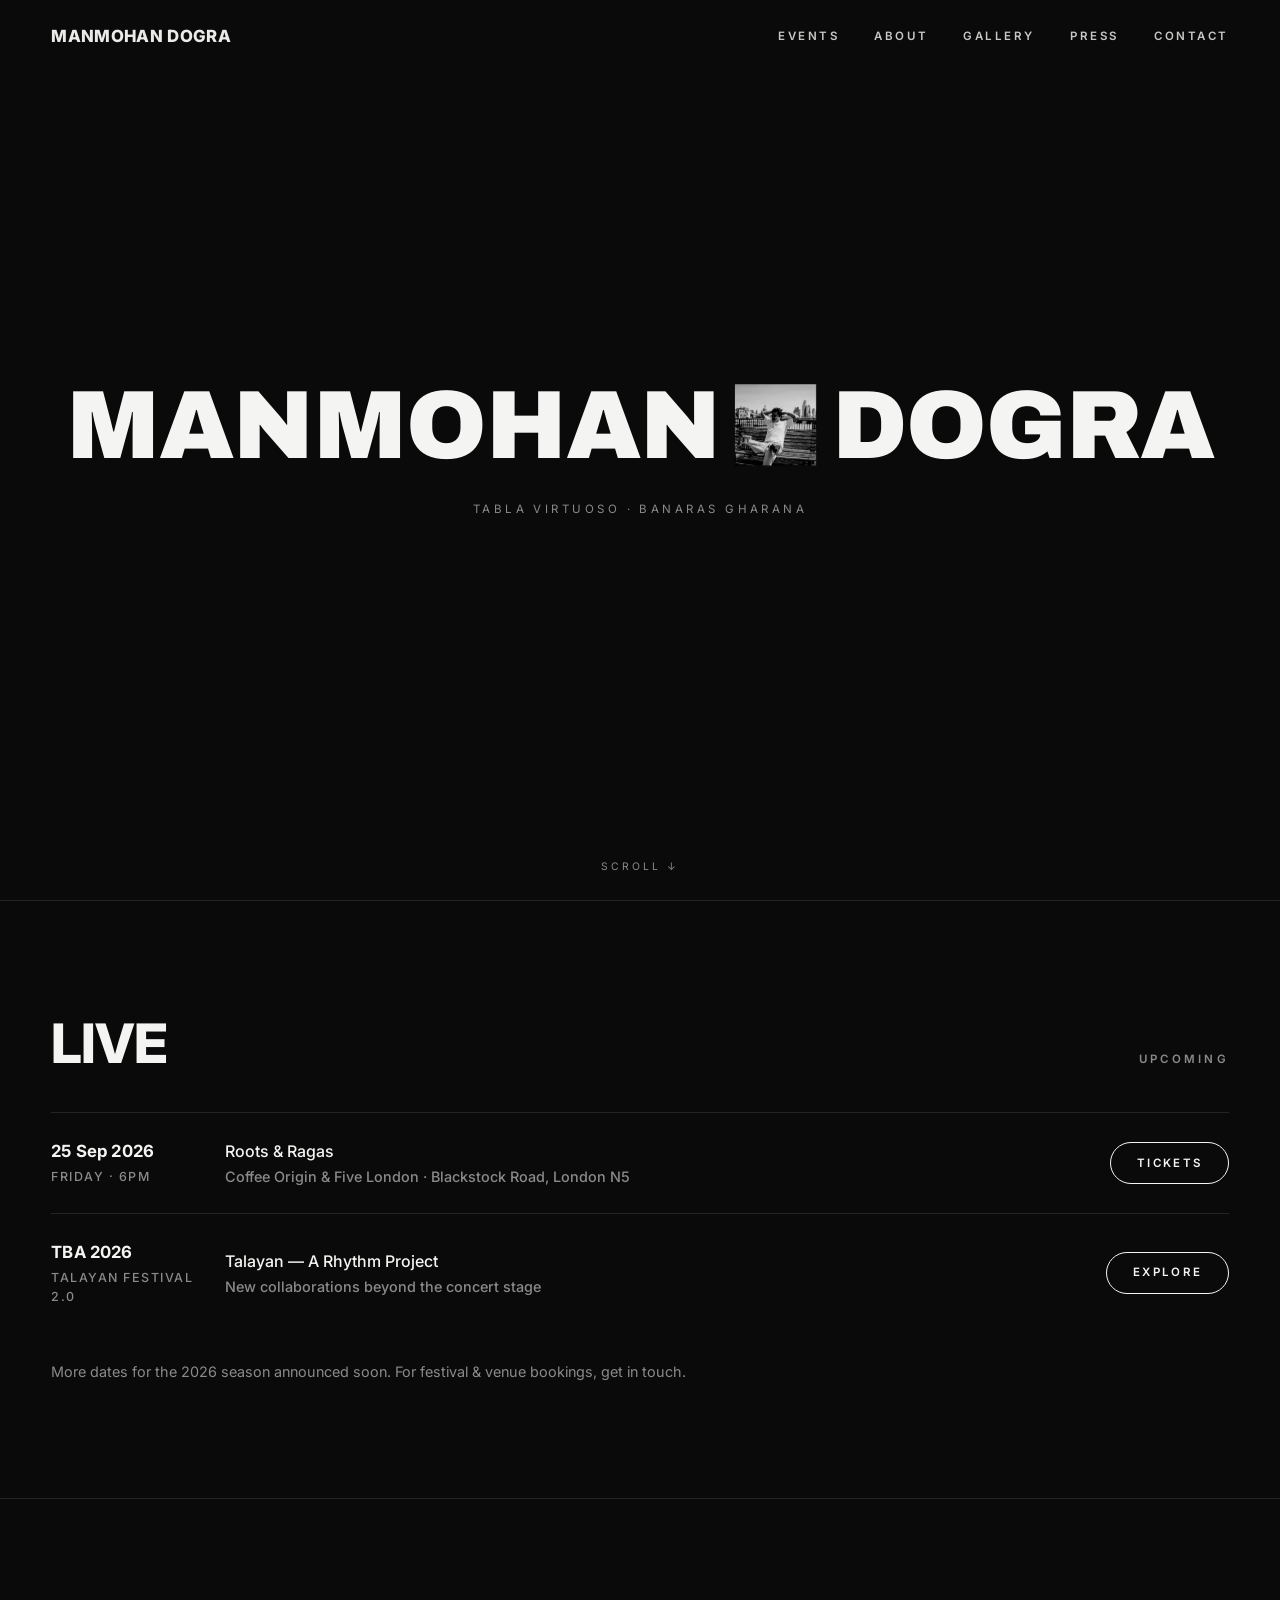
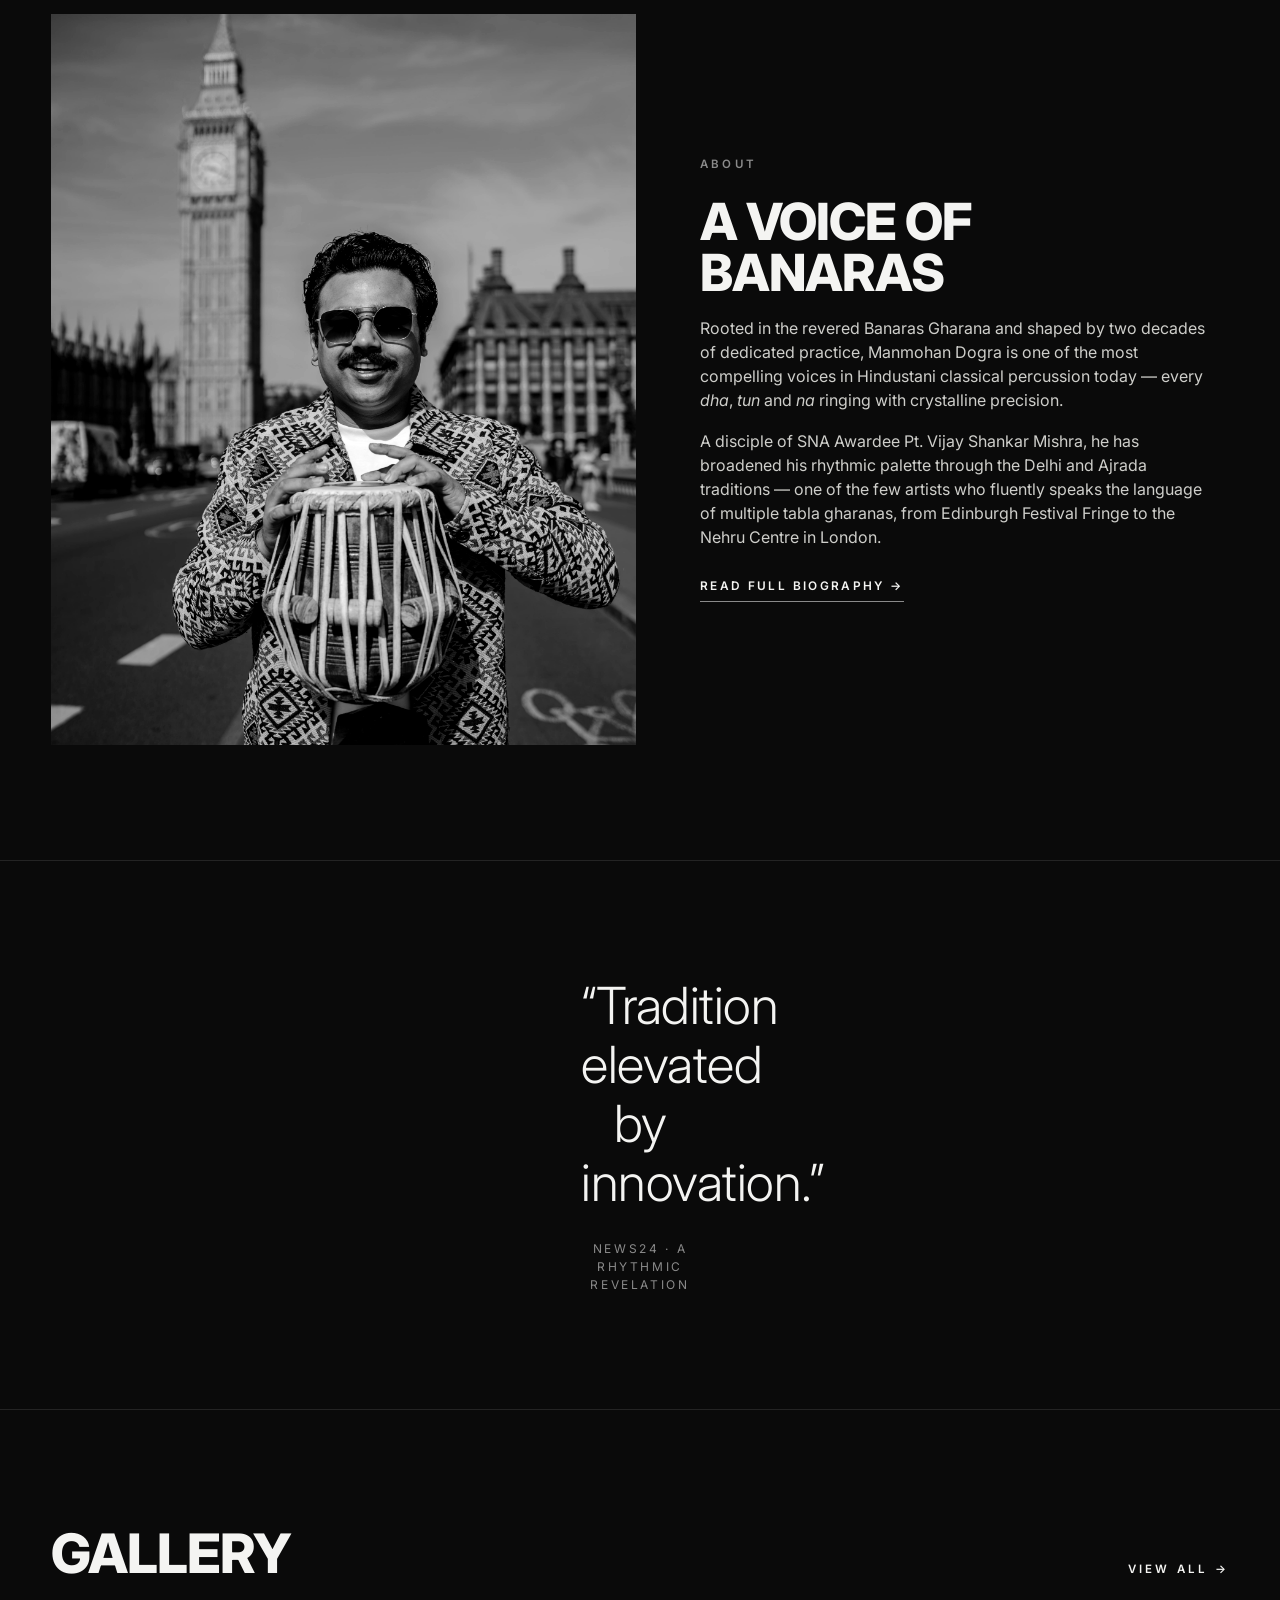
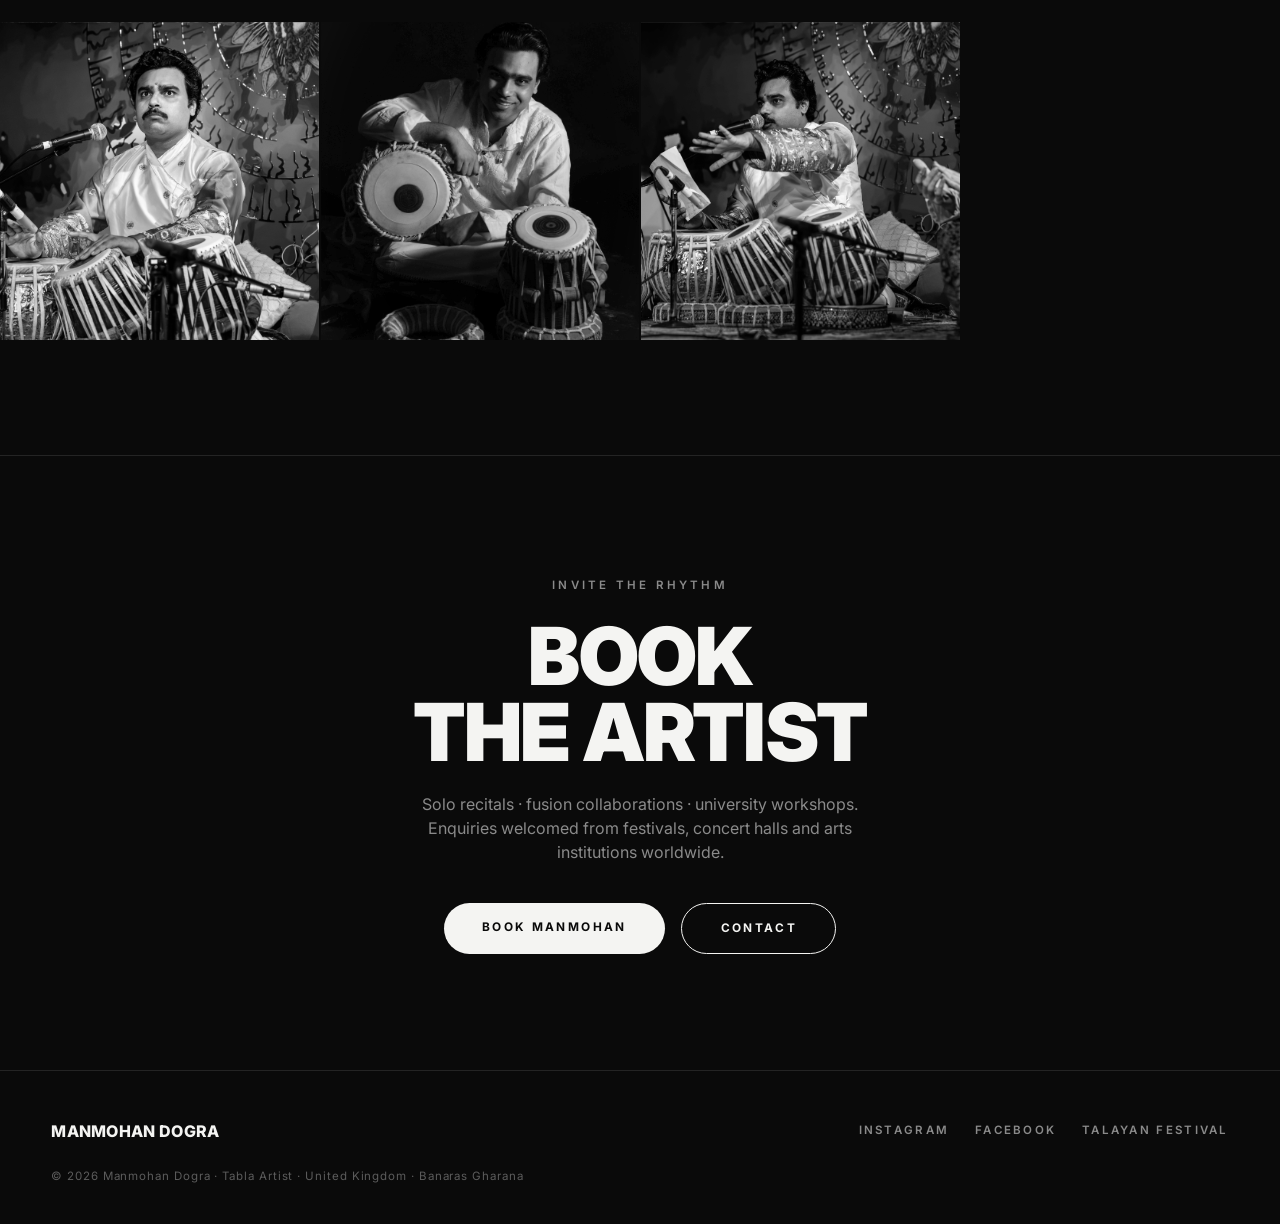
==== commit 087cb204: "Fix blurry/failing hero image on mobile Root cause: the hero scaled the ~27px letter-slot element UP" ====
--- a/index.html
+++ b/index.html
@@ -60,7 +60,7 @@
 
   /* ---------- hero (animated name + inline portrait) ---------- */
   .hero{
-    position:relative;height:100vh;min-height:600px;
+    position:relative;height:100vh;height:100dvh;min-height:520px;
     display:flex;flex-direction:column;align-items:center;justify-content:center;
     background:var(--black);overflow:hidden;text-align:center;
   }
@@ -76,9 +76,24 @@
   .namebox{
     display:inline-block;flex:0 0 auto;
     width:0.84em;height:0.84em;overflow:hidden;border-radius:0;background:#141414;
-    transform-origin:center center;will-change:transform;
-  }
-  .namebox img{width:100%;height:100%;object-fit:cover;object-position:center 30%;filter:grayscale(100%) contrast(1.06);display:block}
+  }
+  .namebox img{width:100%;height:100%;object-fit:cover;object-position:center center;filter:grayscale(100%) contrast(1.06);display:block}
+
+  /* Full-size zoom layer. The image is rendered LARGE and scaled DOWN into the
+     letter slot — downscaling stays sharp, whereas scaling a ~27px element up
+     32x makes mobile browsers stretch a tiny raster (the blur bug). */
+  .hero-zoom{
+    position:fixed;top:50%;left:50%;z-index:5;
+    width:104vmax;height:104vmax;margin:-52vmax 0 0 -52vmax;
+    overflow:hidden;pointer-events:none;
+    transform-origin:center center;
+    backface-visibility:hidden;
+  }
+  .hero-zoom img{
+    width:100%;height:100%;object-fit:cover;object-position:center center;
+    filter:grayscale(100%) contrast(1.06);display:block;
+  }
+  .hero-zoom.done{display:none}
   .hero-sub{
     margin-top:2rem;font-size:0.72rem;letter-spacing:0.3em;text-transform:uppercase;color:var(--grey);
     opacity:0;transition:opacity .7s ease 6.1s;
@@ -182,8 +197,14 @@
 
 <!-- ============ HERO ============ -->
 <header class="hero" id="top">
+  <div class="hero-zoom" aria-hidden="true">
+    <picture>
+      <source media="(max-width:820px)" srcset="hero-portrait-1400.jpg">
+      <img src="hero-portrait-2200.jpg" alt="" fetchpriority="high" decoding="async">
+    </picture>
+  </div>
   <h1 class="bigname" aria-label="Manmohan Dogra">
-    <span class="word w-left">Manmohan</span><span class="namebox" aria-hidden="true"><img src="IMG_8405.jpg" alt=""></span><span class="word w-right">Dogra</span>
+    <span class="word w-left">Manmohan</span><span class="namebox" aria-hidden="true"><img src="hero-portrait-1400.jpg" alt=""></span><span class="word w-right">Dogra</span>
   </h1>
   <p class="hero-sub">Tabla Virtuoso · Banaras Gharana</p>
   <span class="scroll-cue">Scroll ↓</span>
@@ -295,6 +316,7 @@
   var box=document.querySelector('.namebox');
   var left=document.querySelector('.w-left');
   var right=document.querySelector('.w-right');
+  var zoom=document.querySelector('.hero-zoom');
   if(!hero||!box||!left||!right) return;
 
   var name=document.querySelector('.bigname');
@@ -314,6 +336,7 @@
 
   if(window.matchMedia && window.matchMedia('(prefers-reduced-motion: reduce)').matches){
     fitName();
+    if(zoom) zoom.classList.add('done');
     hero.classList.add('shown');
     return;
   }
@@ -322,39 +345,51 @@
     fitName();                                    // fit the full name before measuring the slot
     // measure the final letter-sized slot (layout already in place; only visibility hidden)
     var r=box.getBoundingClientRect();
-    if(!r.height){ hero.classList.add('shown'); return; }
-    var cx=r.left+r.width/2, cy=r.top+r.height/2;
-    // cover the ENTIRE screen: the square tile must span the longer viewport edge
-    // (parts of the image bleed off-screen at the start — intended)
-    var scale=Math.max(window.innerWidth, window.innerHeight)/r.height*1.04;
-    var dx=(window.innerWidth/2 - cx);
-    var dy=(window.innerHeight/2 - cy);
-
-    // starting state: portrait covering the full screen, names off the two edges
-    box.style.transition='none';
-    box.style.opacity='0';
-    box.style.transform='translate('+dx+'px,'+dy+'px) scale('+scale+')';
+    if(!r.height||!zoom){ hero.classList.add('shown'); if(zoom) zoom.classList.add('done'); return; }
+
+    // the zoom layer starts at its natural full-screen size (104vmax square) and
+    // shrinks DOWN onto the slot, so the bitmap is always downscaled = sharp
+    var zr=zoom.getBoundingClientRect();
+    var scale=r.height/zr.height;
+    var dx=(r.left+r.width/2) - (zr.left+zr.width/2);
+    var dy=(r.top+r.height/2) - (zr.top+zr.height/2);
+
+    // starting state: names off the two edges; picture already covering the screen
     left.style.transition='none';   left.style.transform='translateX(-115vw)';
     right.style.transition='none';  right.style.transform='translateX(115vw)';
+    box.style.opacity='0';                        // hide the tiny slot copy until the landing
+    zoom.style.transition='none';
+    zoom.style.transform='translate(0,0) scale(1)';
 
     hero.classList.add('shown');
-    void box.offsetWidth; // force reflow so the start state is committed
+    void zoom.offsetWidth; // force reflow so the start state is committed
 
     // one continuous 6s zoom-out that starts from the very first moment,
     // but eased so it is near-imperceptible at first, accelerates through the
     // middle, and settles gently into the letter slot (never linear)
-    box.style.transition='opacity .5s ease, transform 6s cubic-bezier(.85,.02,.17,1)';
-    box.style.opacity='1';
-    box.style.transform='translate(0,0) scale(1)';
+    zoom.style.transition='transform 6s cubic-bezier(.85,.02,.17,1)';
+    zoom.style.transform='translate('+dx+'px,'+dy+'px) scale('+scale+')';
     // names arrive from both edges while the picture is completing its landing
     var ease='transform 1.8s cubic-bezier(.22,.8,.24,1) 3.9s';
     left.style.transition=ease;  left.style.transform='translateX(0)';
     right.style.transition=ease; right.style.transform='translateX(0)';
+
+    // hand off from the zoom layer to the inline slot image once it lands
+    var handedOff=false;
+    function handoff(){
+      if(handedOff) return; handedOff=true;
+      box.style.opacity='1';
+      zoom.classList.add('done');
+    }
+    zoom.addEventListener('transitionend', function(e){
+      if(e.propertyName==='transform') handoff();
+    });
+    setTimeout(handoff, 6400);   // fallback if transitionend never fires
   }
 
   // wait for fonts (affects letter widths -> slot position) and the portrait to load
   var start=function(){ requestAnimationFrame(function(){ requestAnimationFrame(run); }); };
-  var img=box.querySelector('img');
+  var img=(zoom&&zoom.querySelector('img'))||box.querySelector('img');
   var fontsReady = (document.fonts && document.fonts.ready) ? document.fonts.ready : Promise.resolve();
   if(img && !img.complete){
     img.addEventListener('load', function(){ fontsReady.then(start); });
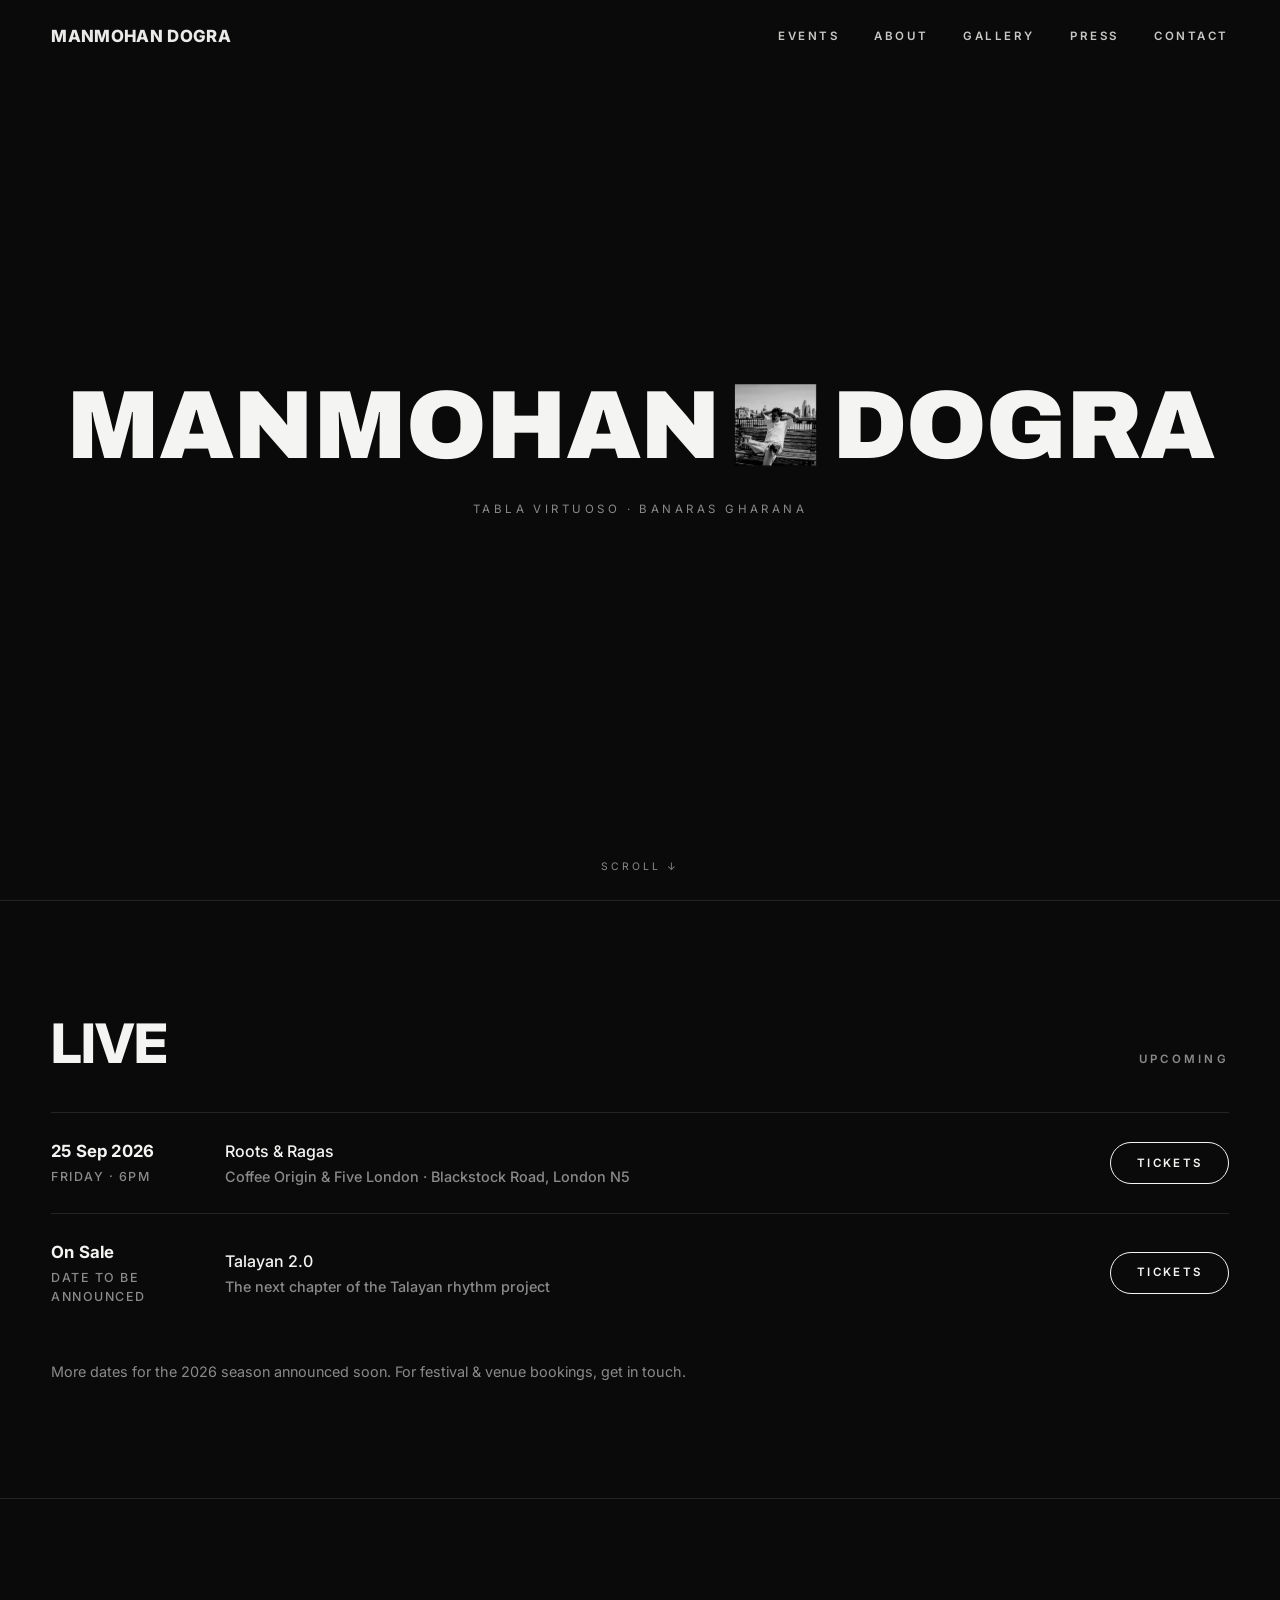
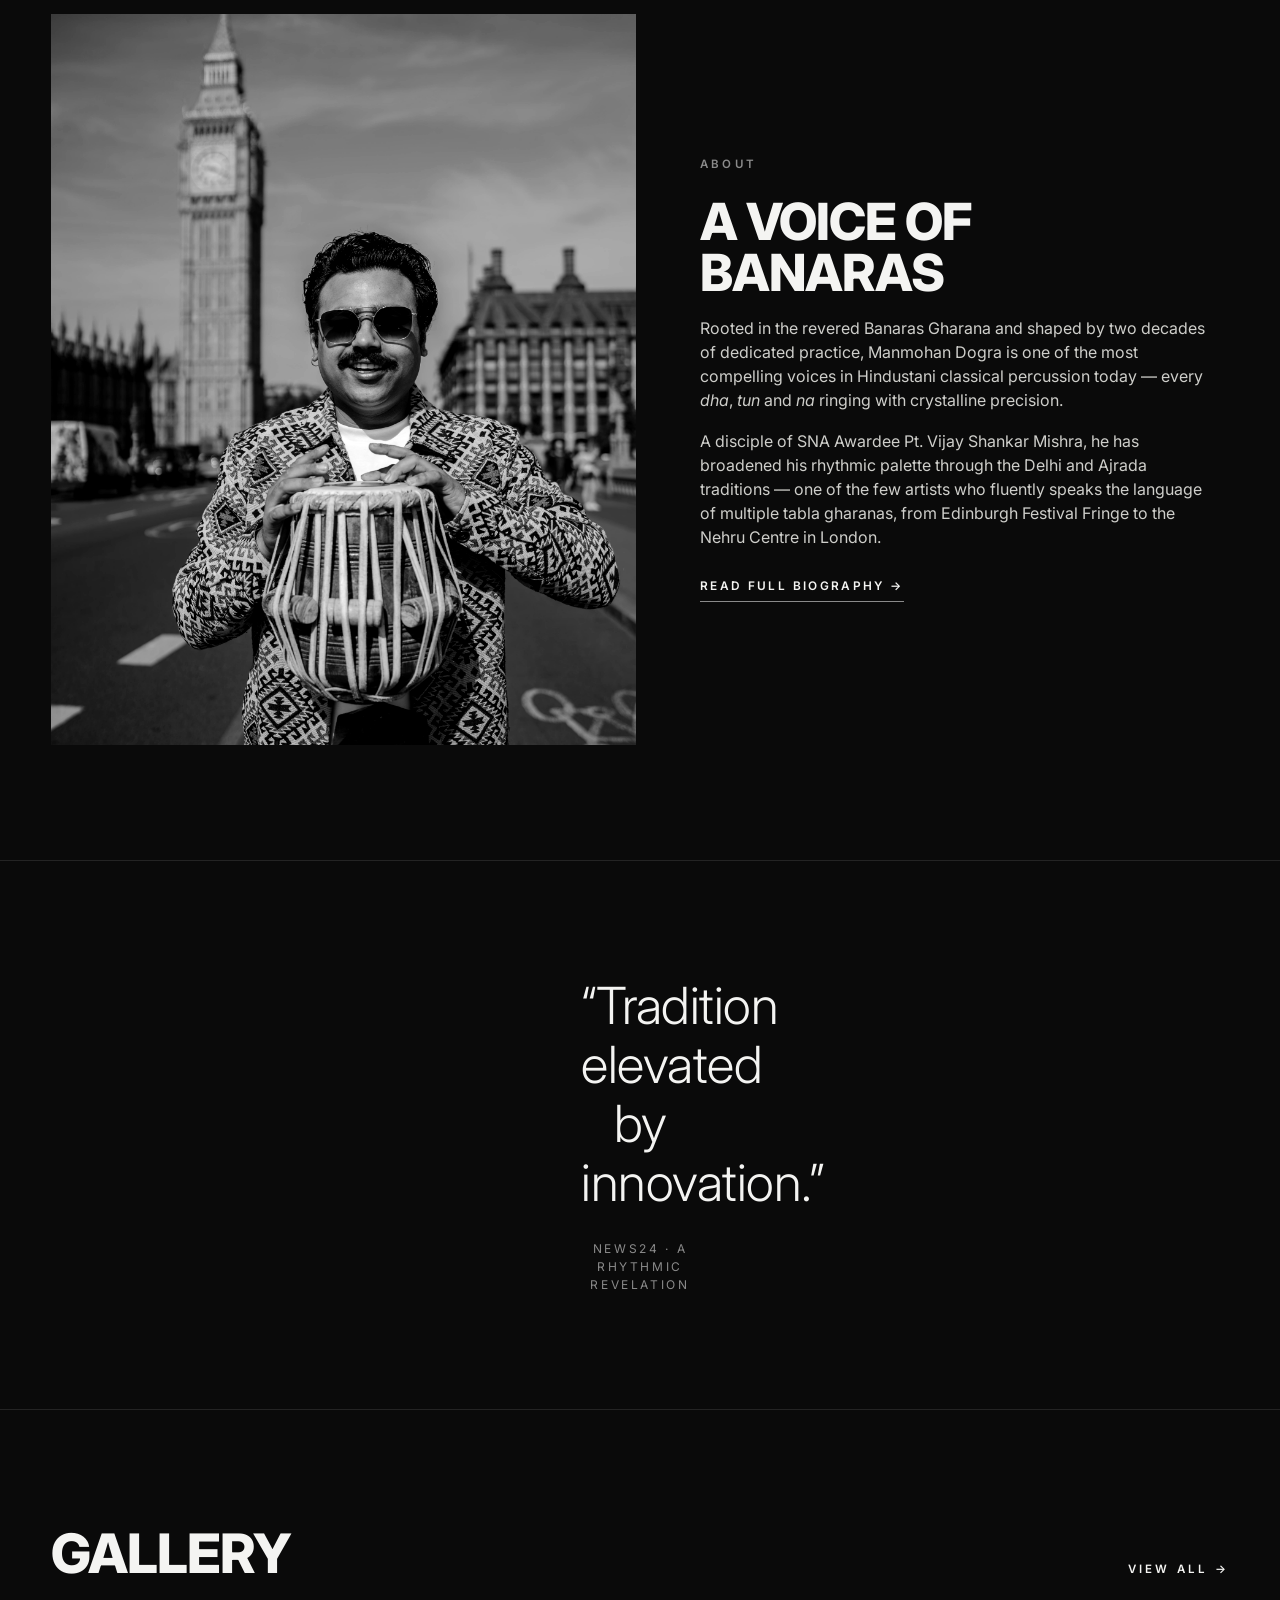
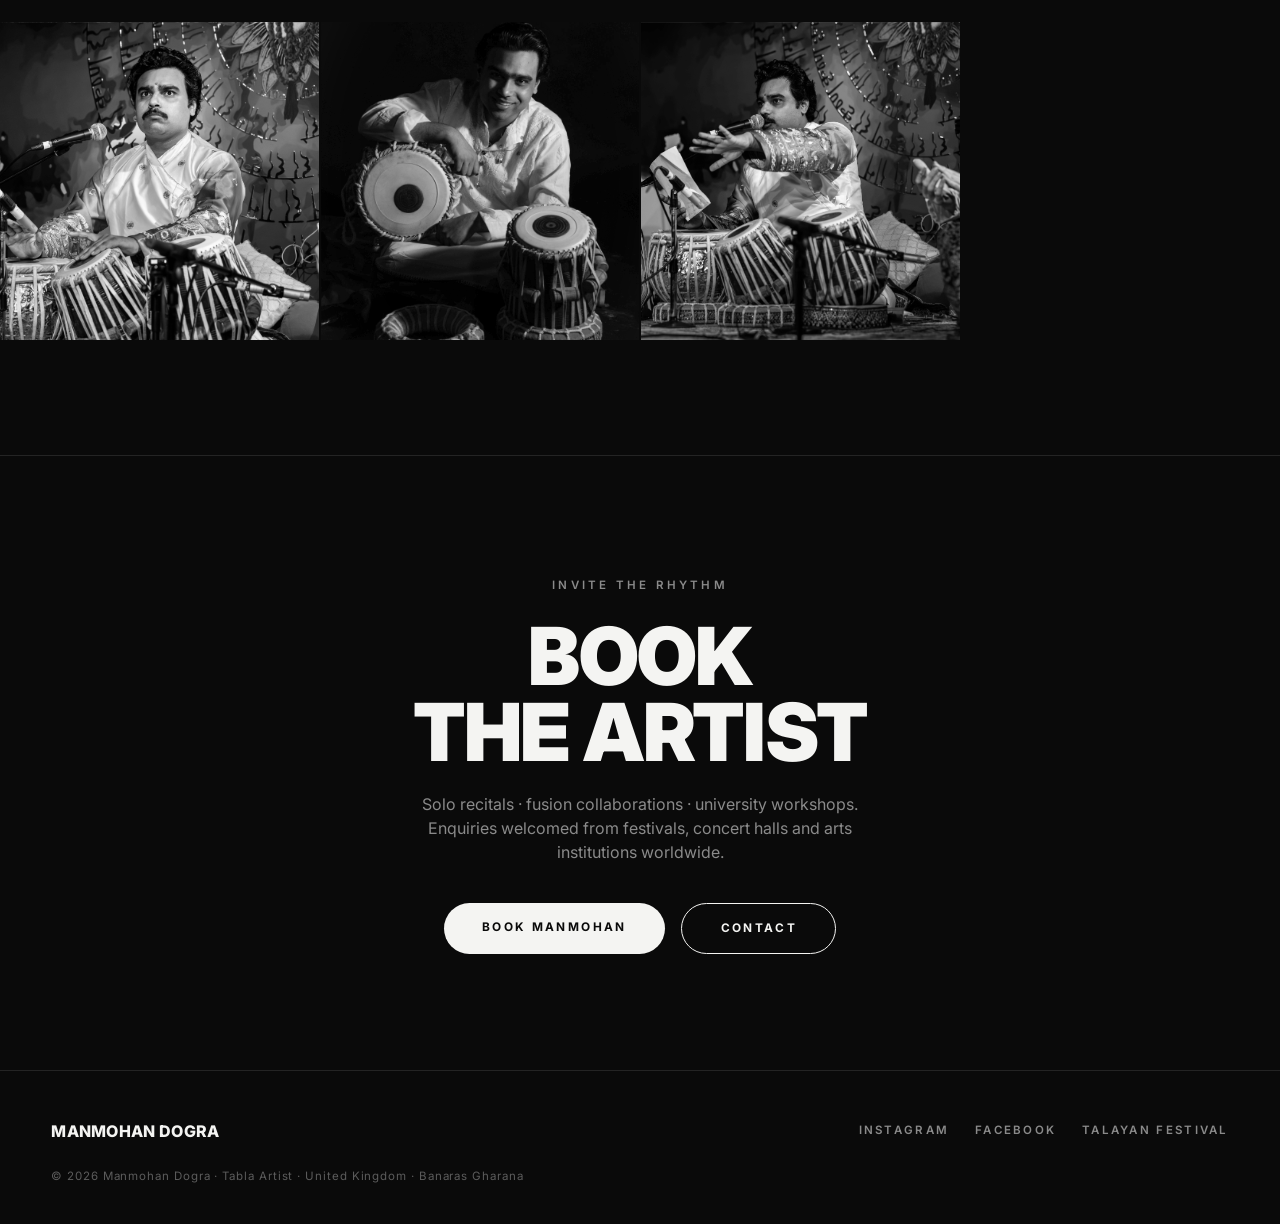
==== commit af952b46: "Add Talayan 2.0 as a live concert with ticket link Talayan 2.0 is now on sale, so replace the 'comin" ====
--- a/index.html
+++ b/index.html
@@ -228,12 +228,12 @@
     </div>
 
     <div class="date-row">
-      <div class="date-when">TBA 2026<small>Talayan Festival 2.0</small></div>
+      <div class="date-when">On Sale<small>Date to be announced</small></div>
       <div class="date-what">
-        Talayan — A Rhythm Project
-        <div class="venue">New collaborations beyond the concert stage</div>
+        Talayan 2.0
+        <div class="venue">The next chapter of the Talayan rhythm project</div>
       </div>
-      <a href="https://talayanfestival.com/#top" target="_blank" rel="noopener" class="ticket-btn">Explore</a>
+      <a href="https://aalaap.app/e/talayan-2-0-etj3" target="_blank" rel="noopener" class="ticket-btn">Tickets</a>
     </div>
 
     <p class="dates-note">More dates for the 2026 season announced soon. For festival &amp; venue bookings, get in touch.</p>
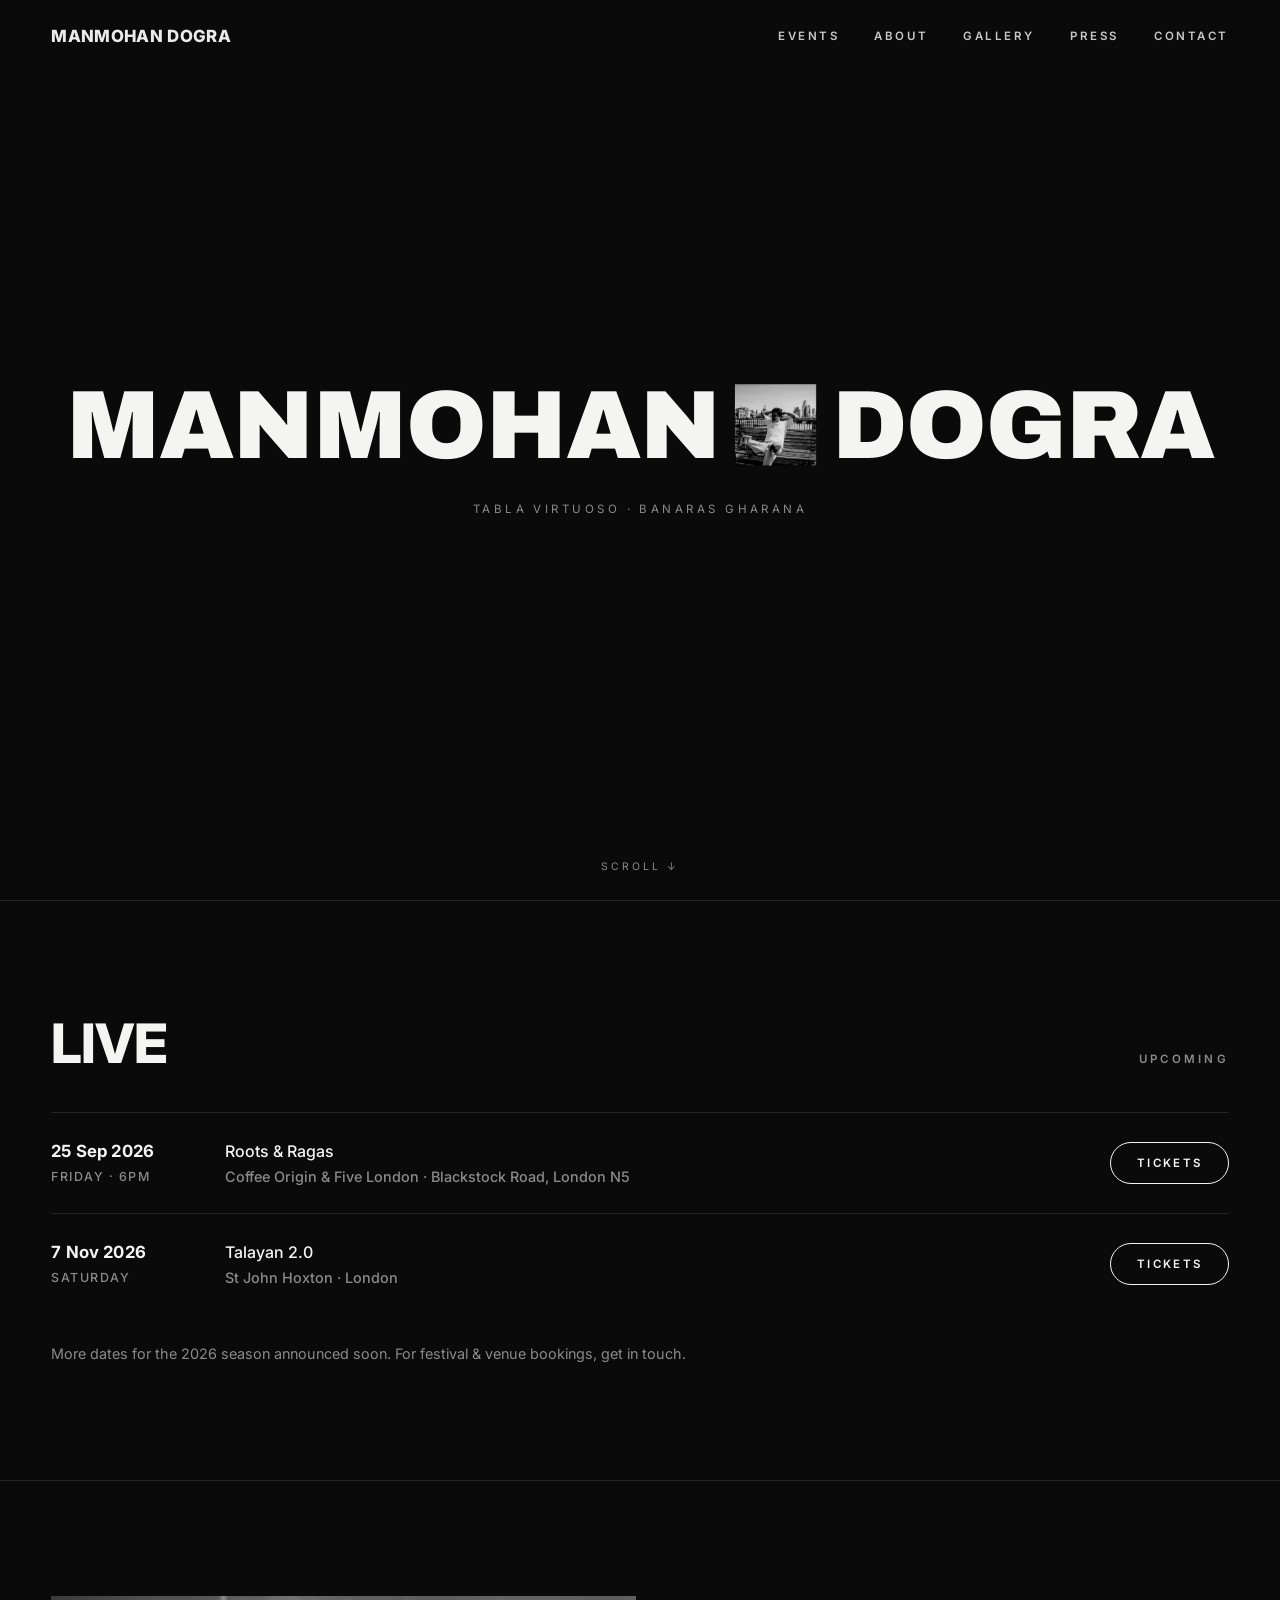
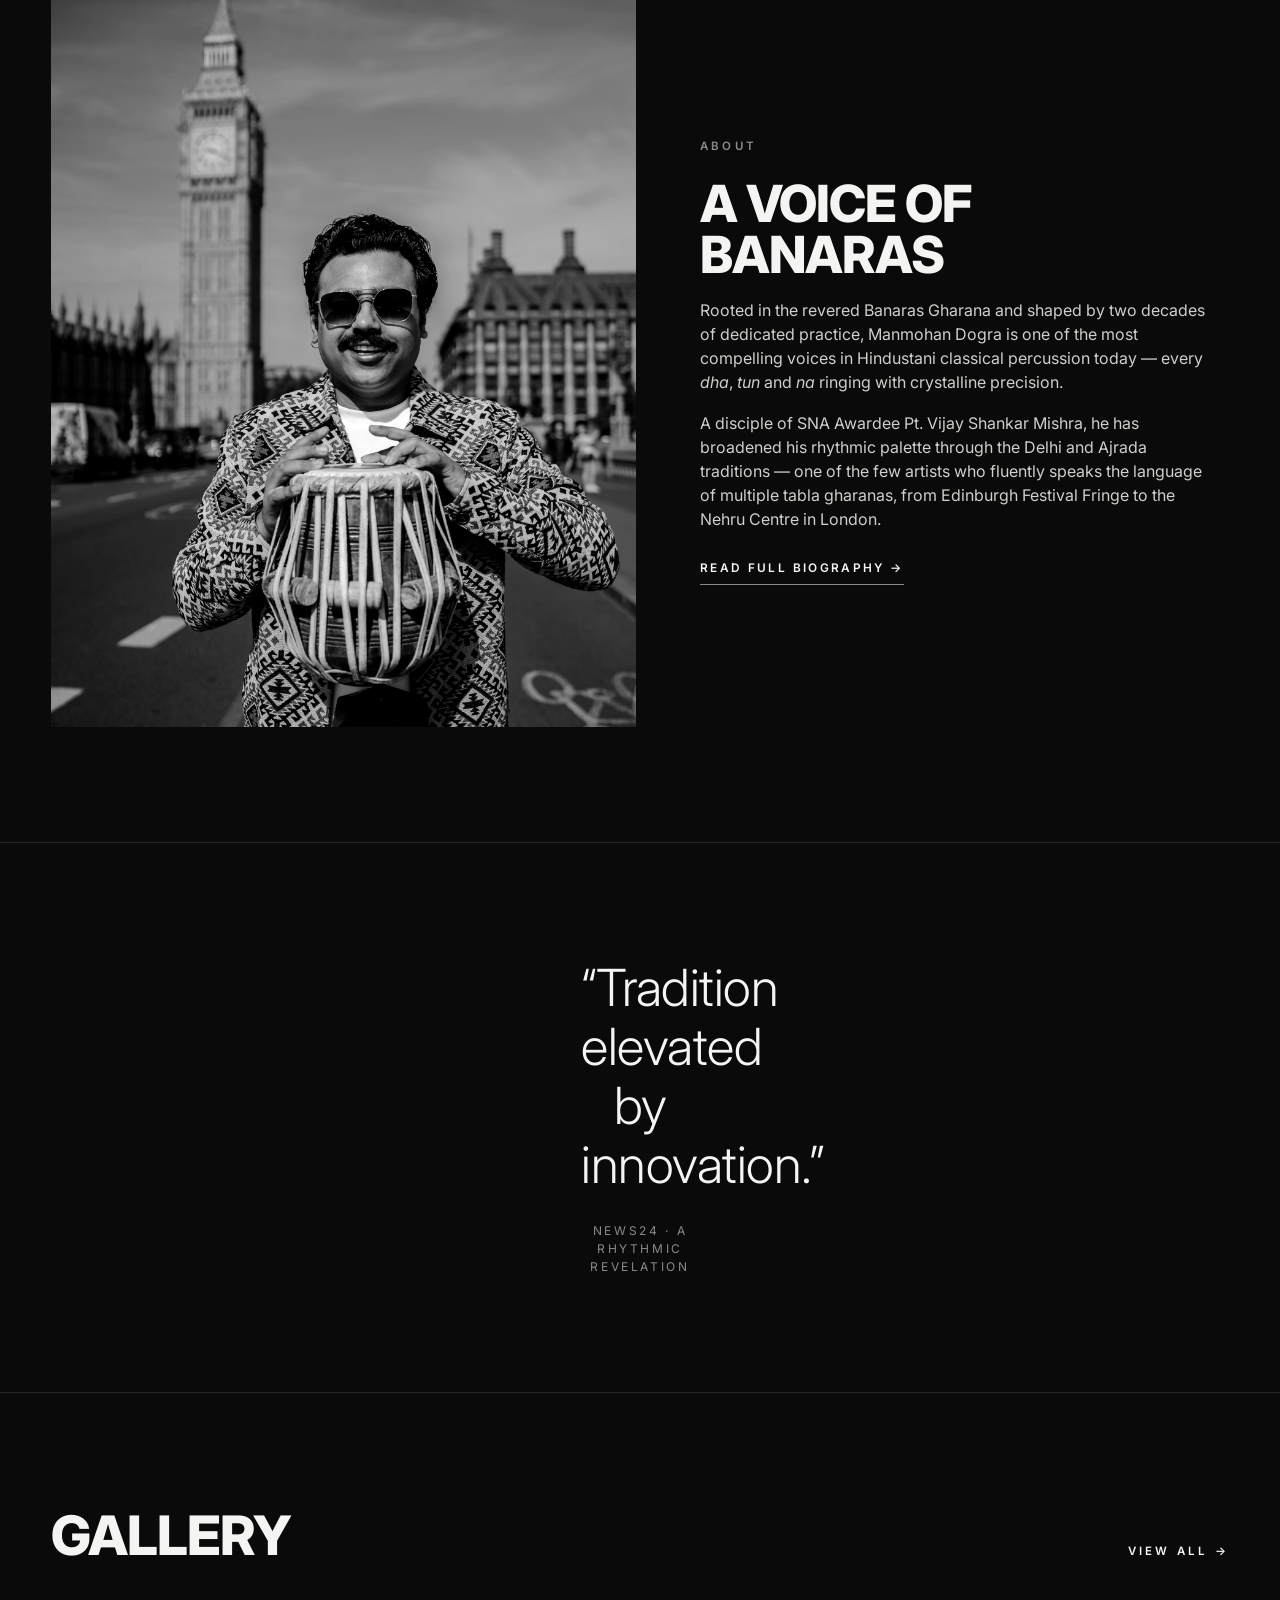
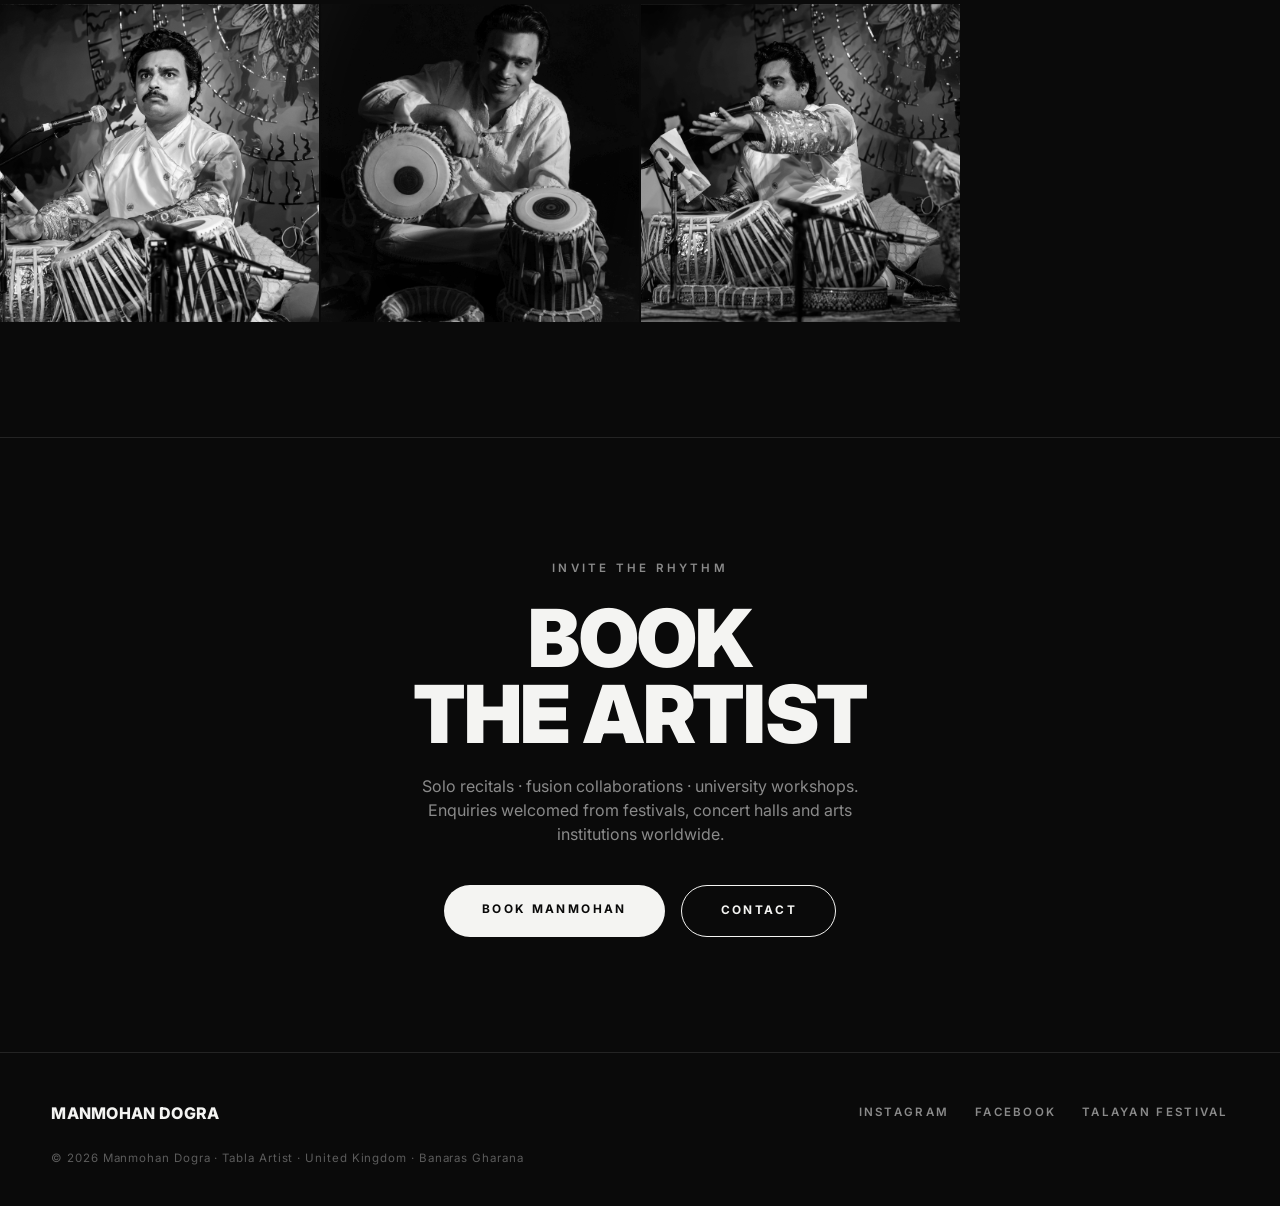
==== commit b500881a: "Add Talayan 2.0 date and venue: Sat 7 Nov 2026, St John Hoxton Fill in the confirmed date and venue " ====
--- a/index.html
+++ b/index.html
@@ -228,10 +228,10 @@
     </div>
 
     <div class="date-row">
-      <div class="date-when">On Sale<small>Date to be announced</small></div>
+      <div class="date-when">7 Nov 2026<small>Saturday</small></div>
       <div class="date-what">
         Talayan 2.0
-        <div class="venue">The next chapter of the Talayan rhythm project</div>
+        <div class="venue">St John Hoxton · London</div>
       </div>
       <a href="https://aalaap.app/e/talayan-2-0-etj3" target="_blank" rel="noopener" class="ticket-btn">Tickets</a>
     </div>
